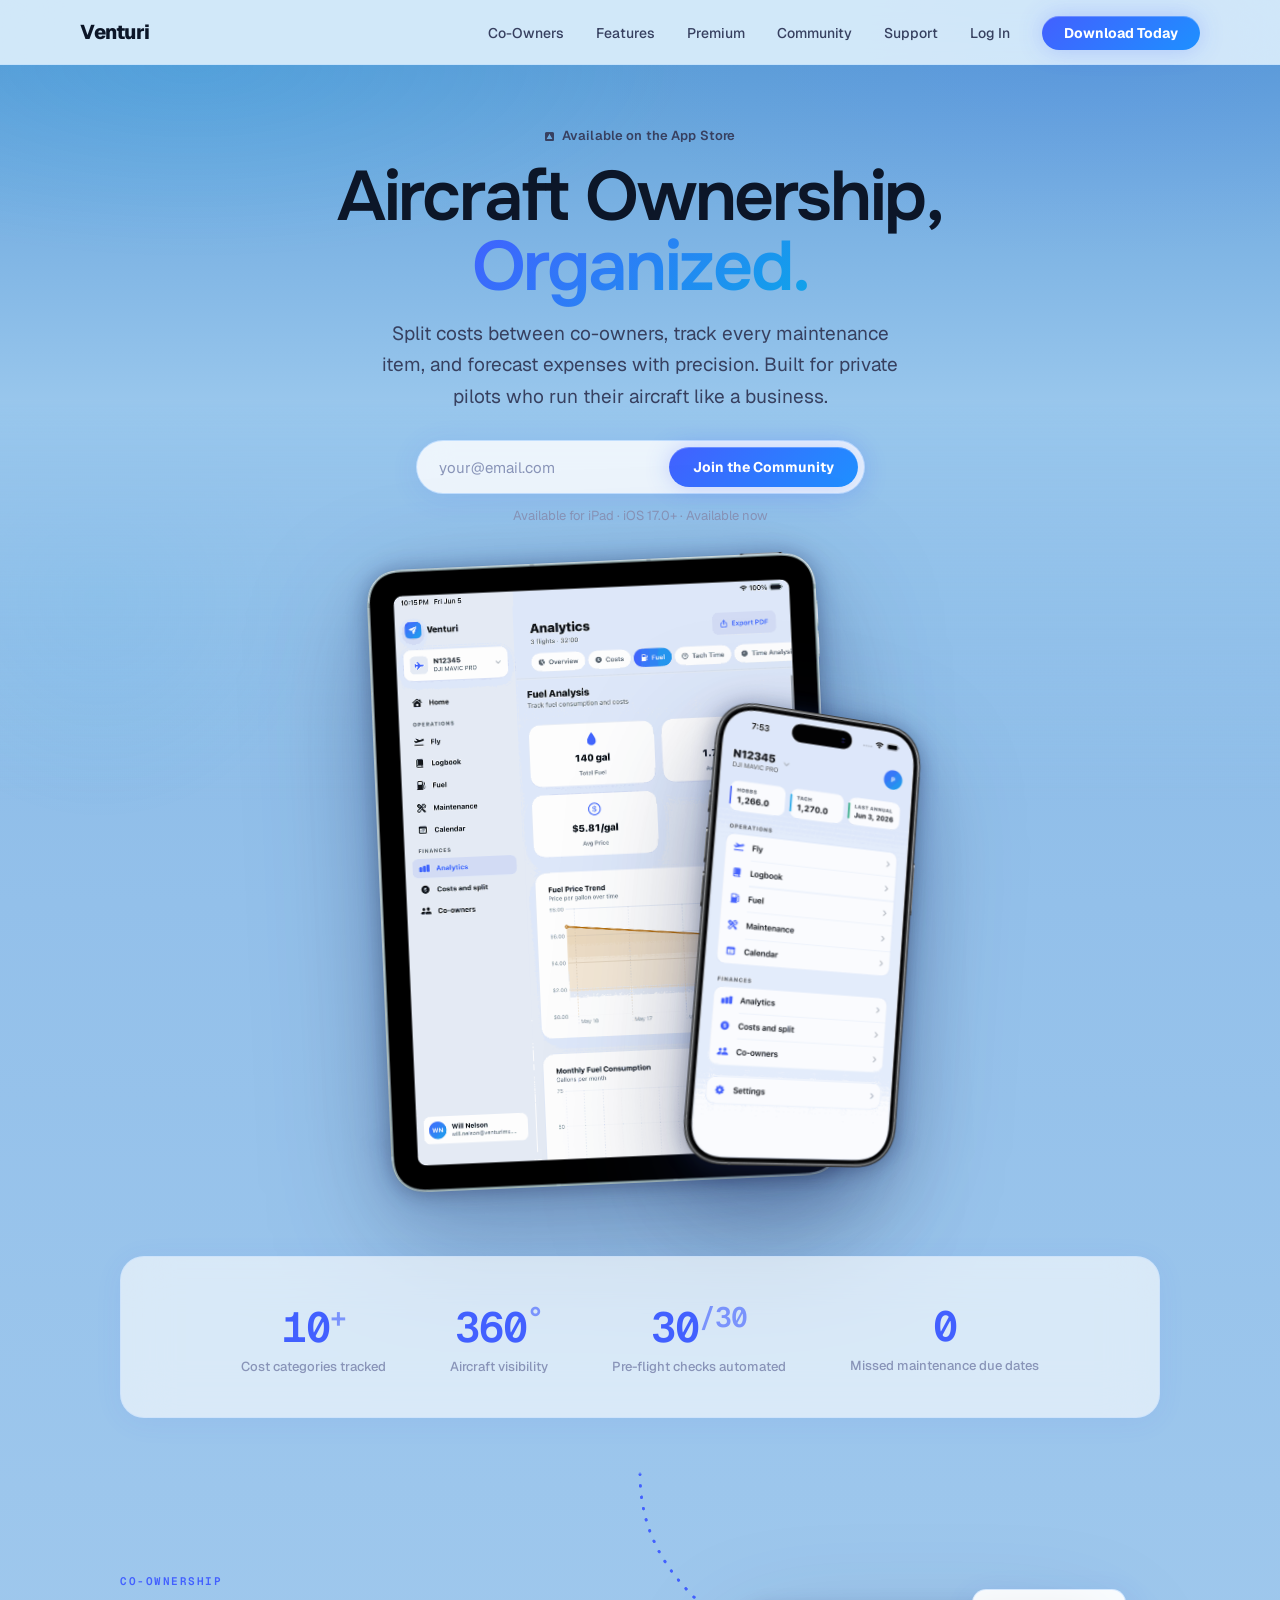
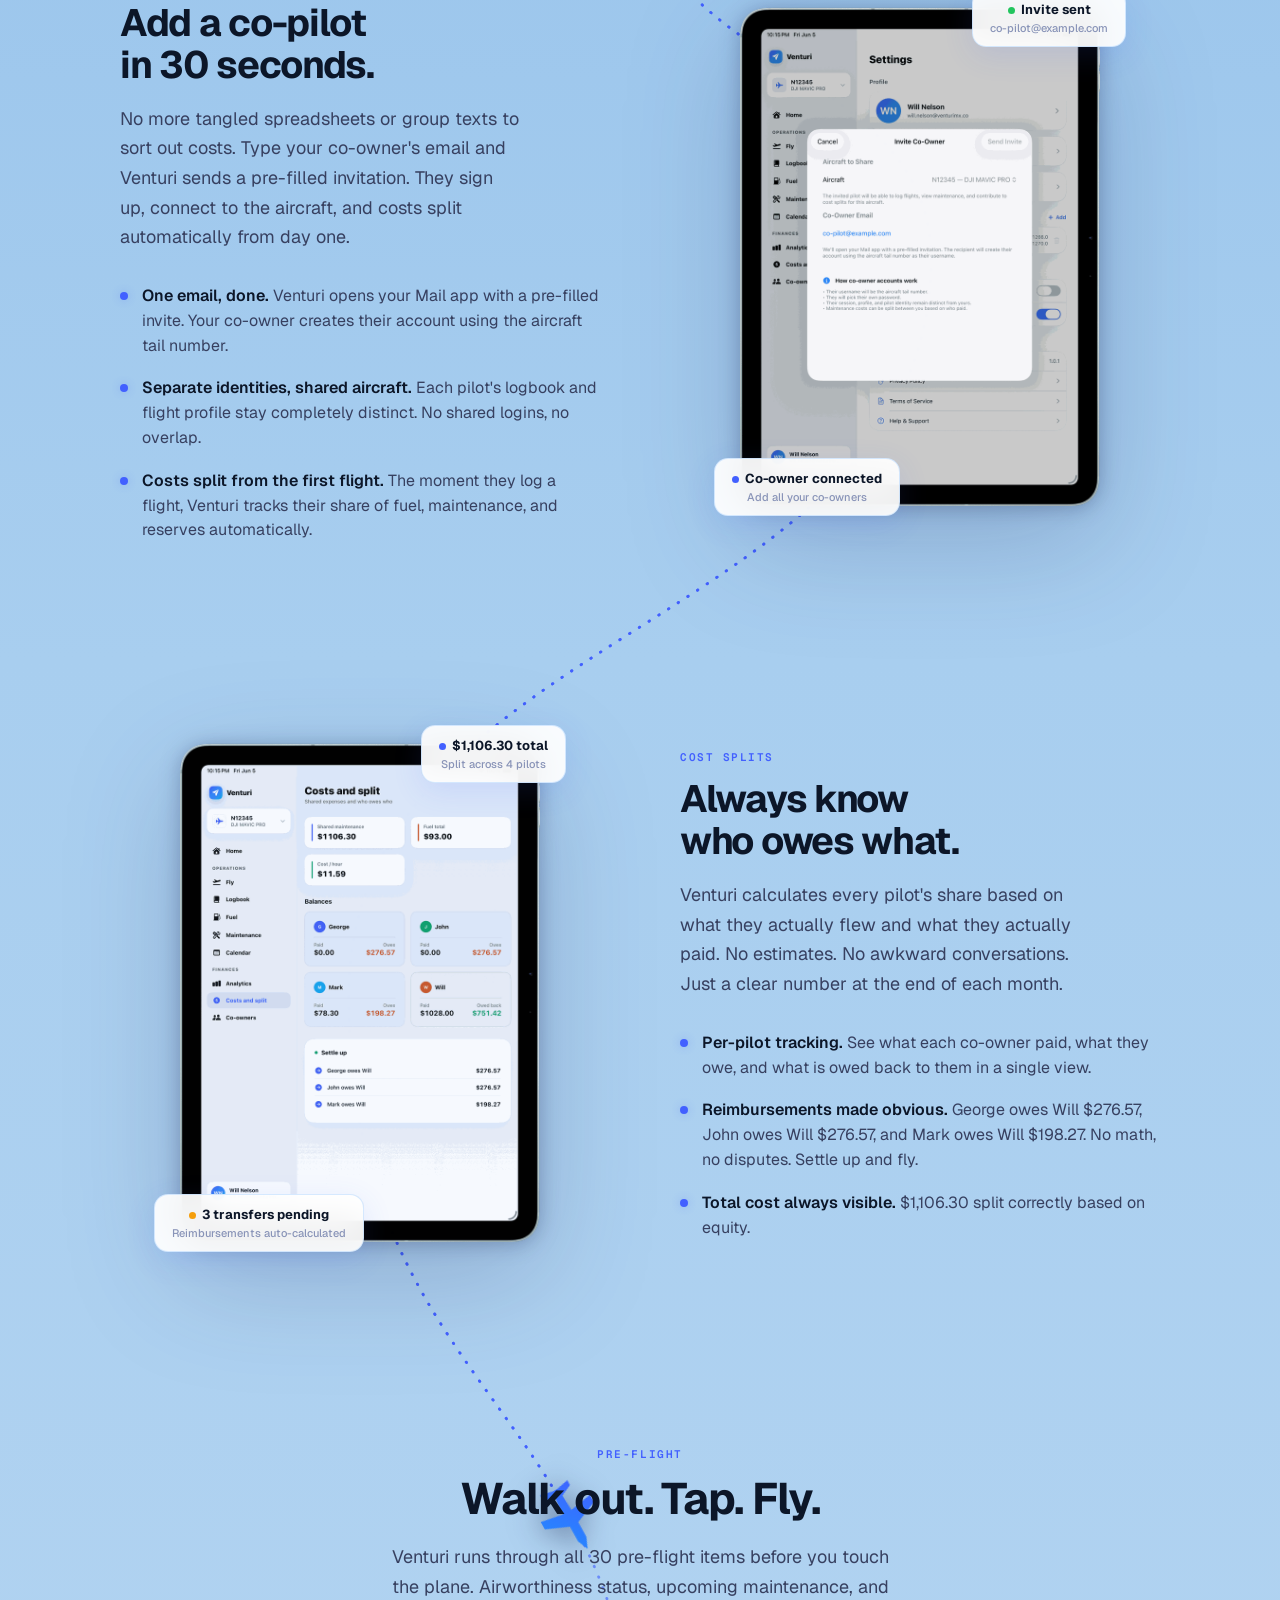
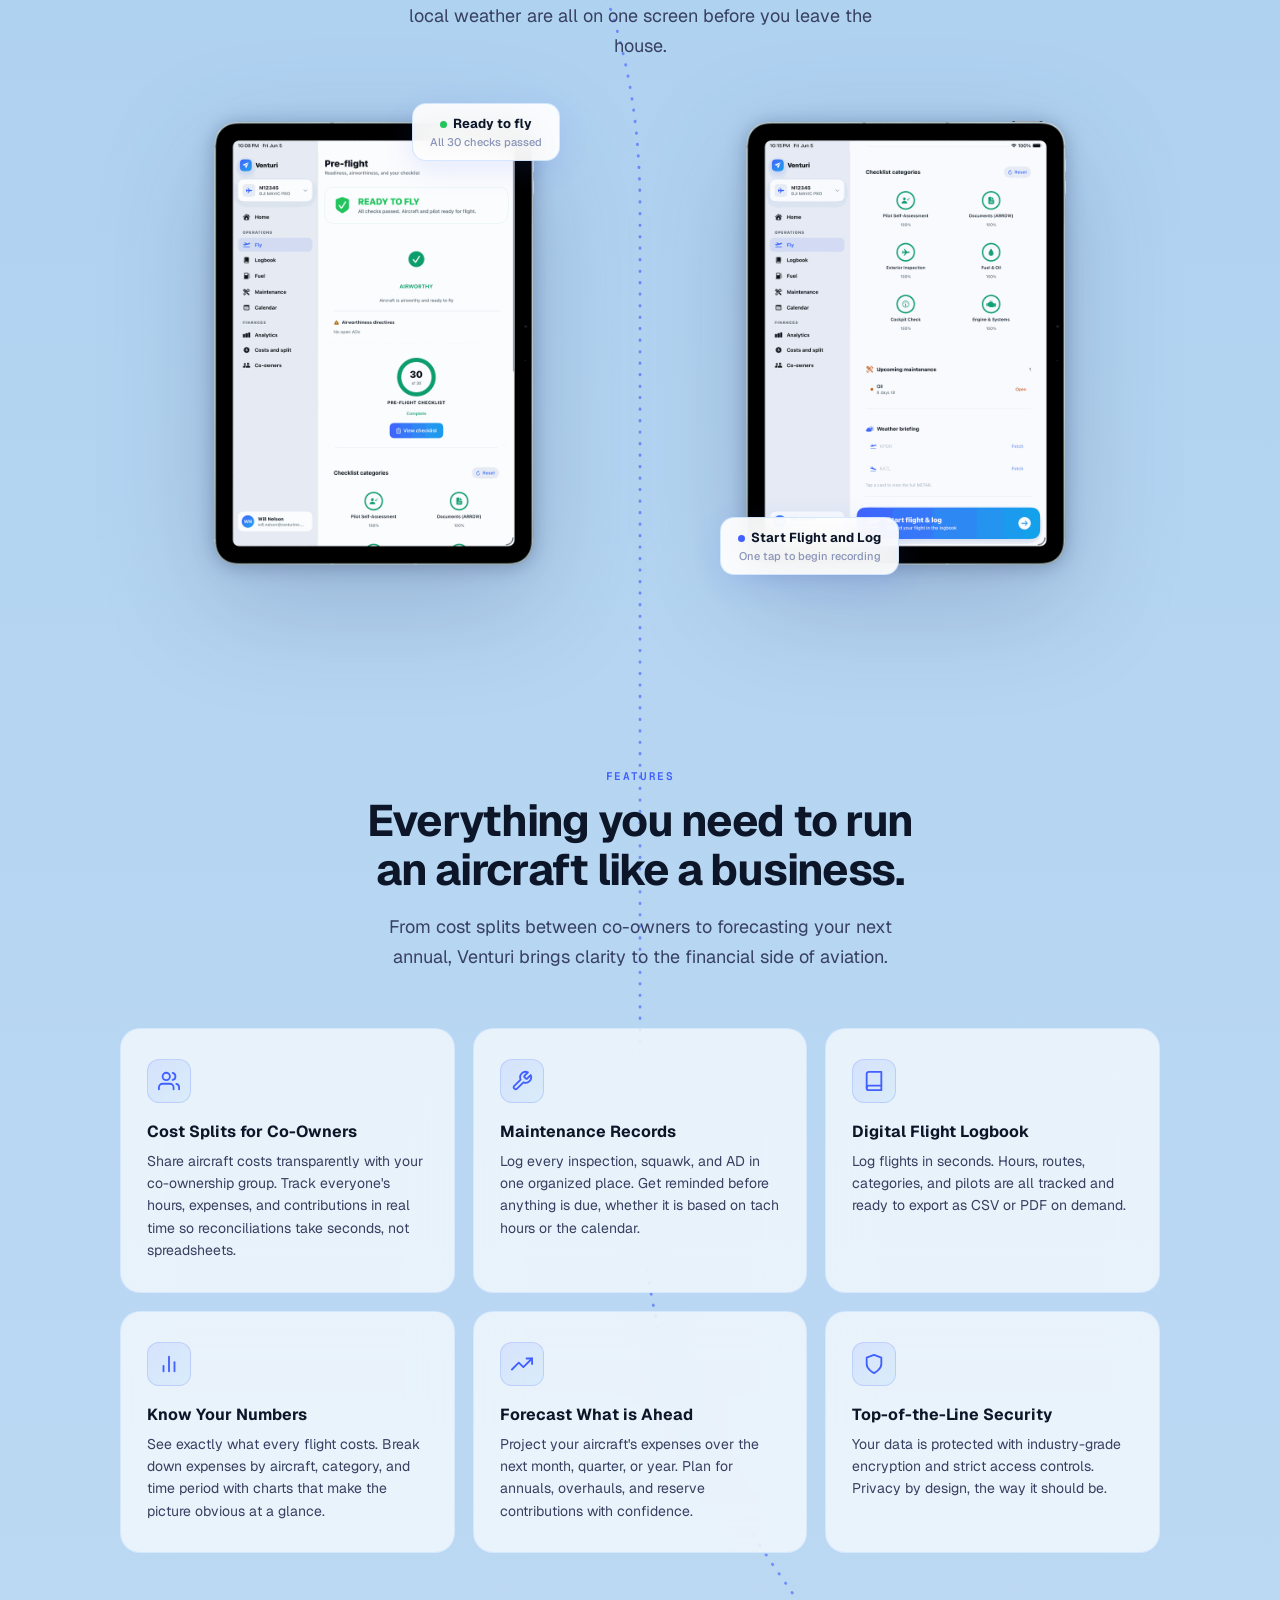
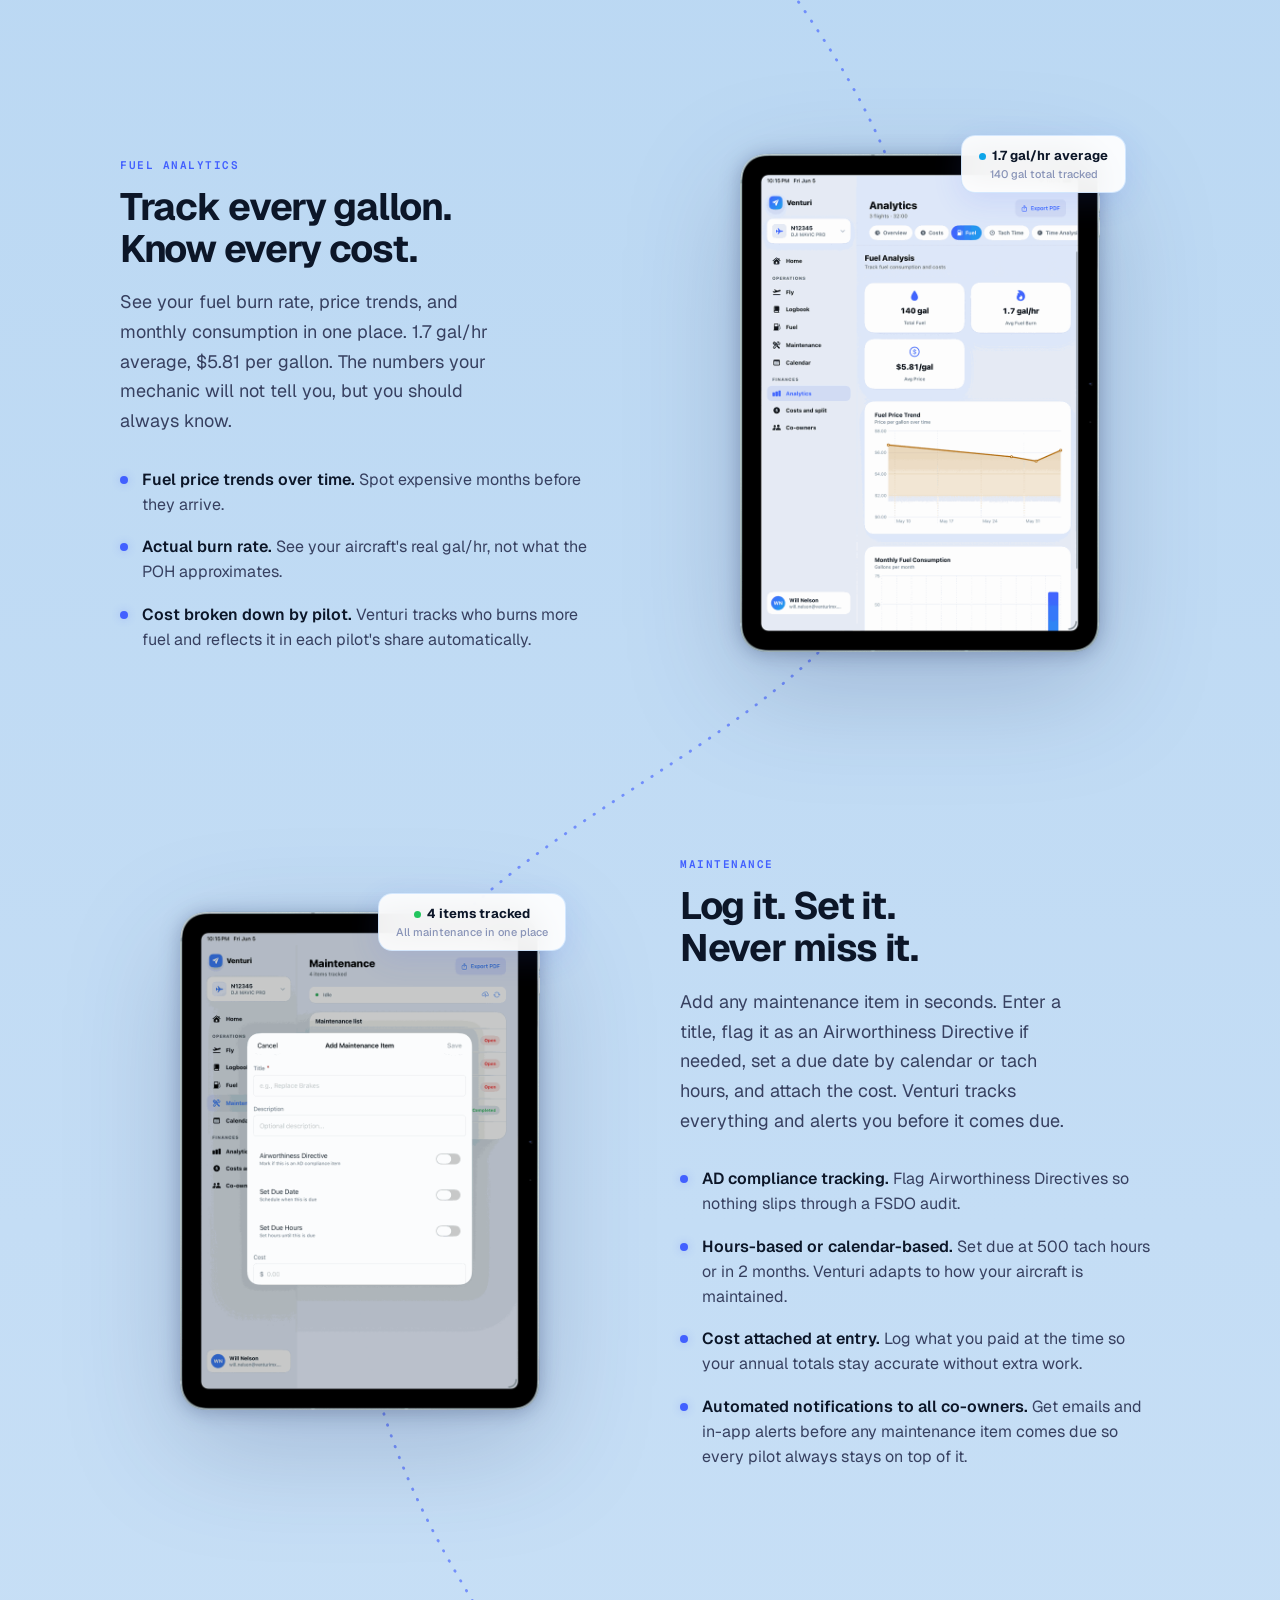
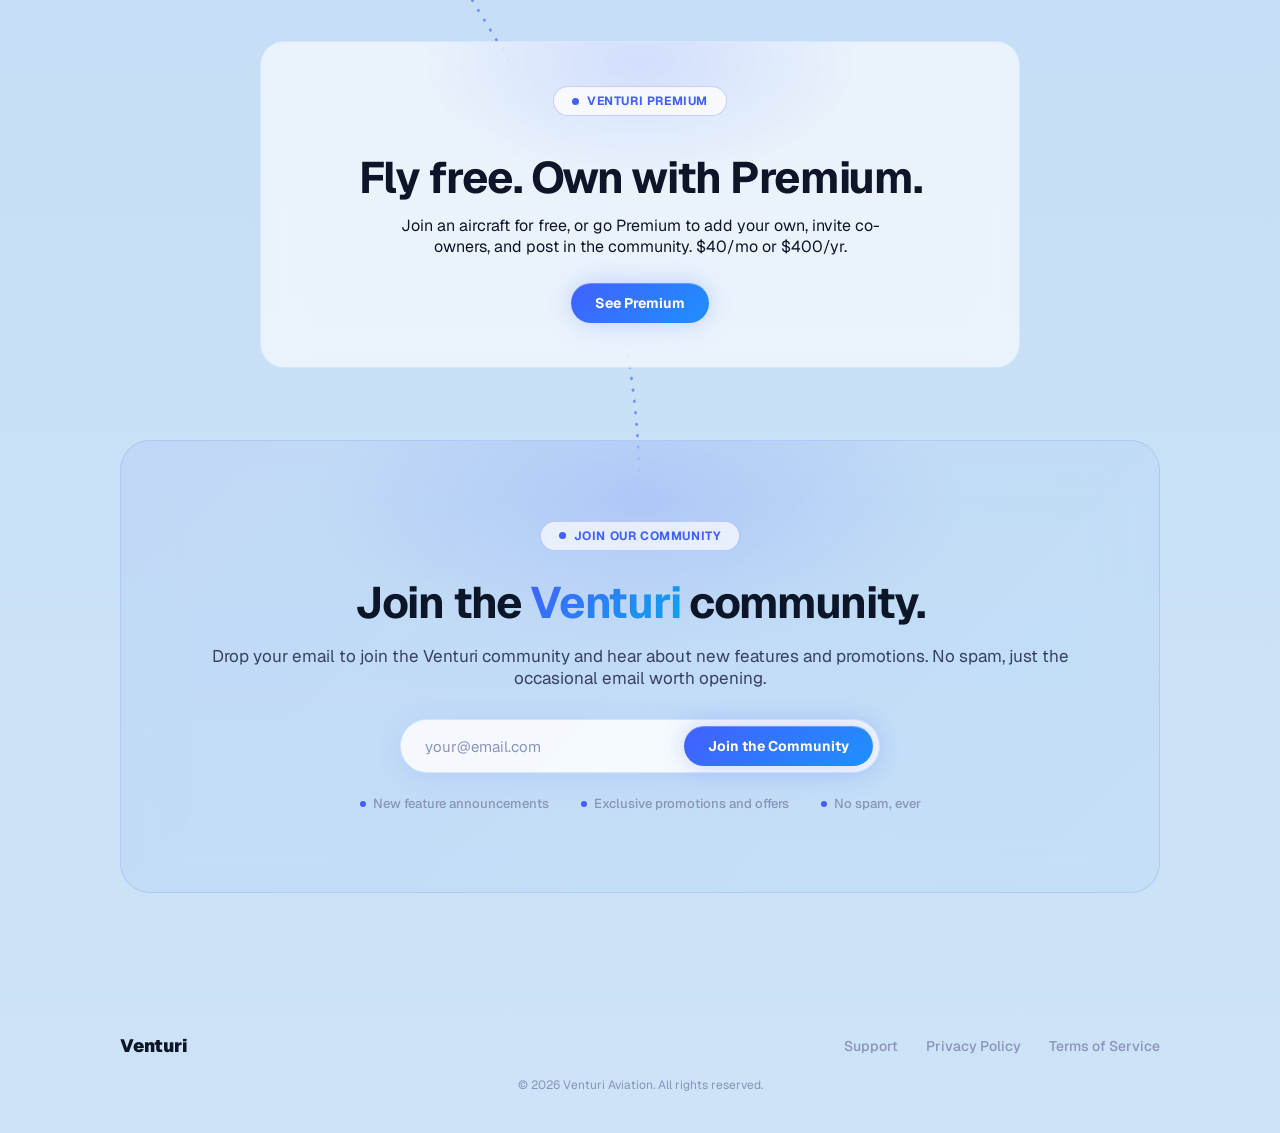
==== index.html @ 2dc8722e "Redesign hero with floating Apple-bezel devices and deeper background - Replace white screenshot fra" ====
<!DOCTYPE html>
<html lang="en">
<head>
<meta charset="UTF-8">
<meta name="viewport" content="width=device-width, initial-scale=1.0">
<meta name="description" content="Venturi - Aircraft cost management for co-owners and private pilots. Split costs, organize records, and forecast expenses with precision.">
<title>Venturi - Aircraft Ownership, Organized</title>
<link rel="icon" type="image/svg+xml" href="assets/favicon.svg">
<link rel="apple-touch-icon" href="assets/apple-touch-icon.png">
<link rel="canonical" href="https://www.venturimx.co/">
<meta property="og:type" content="website">
<meta property="og:site_name" content="Venturi">
<meta property="og:title" content="Venturi - Aircraft Ownership, Organized">
<meta property="og:description" content="Split costs between co-owners, track every maintenance item, and forecast expenses with precision. Built for private pilots.">
<meta property="og:url" content="https://www.venturimx.co/">
<meta property="og:image" content="https://www.venturimx.co/assets/screen-analytics.png">
<meta name="twitter:card" content="summary_large_image">
<meta name="twitter:title" content="Venturi - Aircraft Ownership, Organized">
<meta name="twitter:description" content="Split costs between co-owners, track every maintenance item, and forecast expenses with precision. Built for private pilots.">
<meta name="twitter:image" content="https://www.venturimx.co/assets/screen-analytics.png">
<link rel="preconnect" href="https://fonts.googleapis.com">
<link href="https://fonts.googleapis.com/css2?family=Geist:wght@300;400;500;600;700;800&family=Geist+Mono:wght@400;500;600&family=Onest:wght@400;500;600;700;800&display=swap" rel="stylesheet">
<style>
*, *::before, *::after { box-sizing: border-box; margin: 0; padding: 0; }

:root {
  --blue:   #4260FF;
  --sky:    #0EA5E9;
  --glow:   rgba(66,96,255,0.26);
  --text:   #0C1628;
  --text-2: #374060;
  --text-3: #8994B8;
  --bsoft:  rgba(170,205,255,0.45);
}

html { scroll-behavior: smooth; }

body {
  font-family: 'Geist', -apple-system, BlinkMacSystemFont, sans-serif;
  background: linear-gradient(180deg,
    #7FB4E4 0%, #93C0EA 12%, #A8CEEF 30%,
    #B7D6F2 55%, #C4DDF5 80%, #CDE3F7 100%);
  color: var(--text);
  overflow-x: hidden;
  min-height: 100vh;
}
body::before {
  content: ''; position: fixed; top: -180px; right: -180px;
  width: 640px; height: 640px;
  background: radial-gradient(circle, rgba(66,96,255,0.11) 0%, transparent 65%);
  pointer-events: none; z-index: 0;
}
body::after {
  content: ''; position: fixed; bottom: 60px; left: -140px;
  width: 480px; height: 480px;
  background: radial-gradient(circle, rgba(14,165,233,0.08) 0%, transparent 65%);
  pointer-events: none; z-index: 0;
}

.container { max-width: 1120px; margin: 0 auto; padding: 0 40px; position: relative; z-index: 1; }

/* NAV */
nav {
  position: sticky; top: 0; z-index: 100;
  padding: 0 40px;
  backdrop-filter: blur(28px); -webkit-backdrop-filter: blur(28px);
  background: rgba(232,246,255,0.78);
  border-bottom: 1px solid rgba(170,210,255,0.32);
}
.nav-inner {
  max-width: 1120px; margin: 0 auto;
  display: flex; align-items: center; justify-content: space-between;
  height: 64px;
}
.logo { font-size: 20px; font-weight: 800; color: var(--text); text-decoration: none; letter-spacing: -0.5px; }
.nav-links { display: flex; align-items: center; gap: 32px; list-style: none; }
.nav-links a { text-decoration: none; color: var(--text-2); font-size: 14px; font-weight: 500; transition: color 0.2s; }
.nav-links a:hover { color: var(--text); }
.nav-cta {
  background: linear-gradient(135deg, #4260FF 0%, #1E90FF 100%) !important; color: white !important;
  padding: 8px 22px; border-radius: 100px;
  font-weight: 700 !important; font-size: 14px !important;
  box-shadow: 0 0 24px var(--glow), inset 0 1px 0 rgba(255,255,255,0.25);
  transition: all 0.2s !important;
}
.nav-cta:hover {
  box-shadow: 0 0 42px rgba(66,96,255,0.5), inset 0 1px 0 rgba(255,255,255,0.3) !important;
  transform: translateY(-1px); color: white !important;
}

/* HERO */
.hero {
  padding: 60px 0 0; text-align: center; position: relative;
  background: linear-gradient(180deg, #5E9FD8 0%, #7BB2E3 14%, #98C6EC 30%, transparent 66%);
}
.hero::before {
  content: ''; position: absolute; top: 0; left: 0; right: 0; height: 55%;
  background:
    radial-gradient(ellipse 55% 45% at 15% 0%, rgba(14,165,233,0.14) 0%, transparent 70%),
    radial-gradient(ellipse 55% 45% at 85% 0%, rgba(66,96,255,0.10) 0%, transparent 70%);
  pointer-events: none;
}
.eyebrow {
  display: inline-flex; align-items: center; gap: 8px;
  background: rgba(255,255,255,0.72); border: 1px solid rgba(66,96,255,0.28);
  backdrop-filter: blur(12px);
  padding: 6px 18px; border-radius: 100px;
  font-size: 12px; font-weight: 700; color: var(--blue);
  letter-spacing: 0.05em; text-transform: uppercase;
  margin-bottom: 28px; position: relative; z-index: 1;
}
.eyebrow-dot {
  width: 7px; height: 7px; background: var(--blue); border-radius: 50%;
  animation: blink 2.2s infinite;
}
@keyframes blink {
  0%, 100% { opacity: 1; box-shadow: 0 0 0 0 rgba(66,96,255,0.55); }
  50%       { opacity: 0.75; box-shadow: 0 0 0 5px rgba(66,96,255,0); }
}
.app-store-line {
  display: inline-flex; align-items: center; gap: 8px;
  font-size: 13px; font-weight: 600; color: var(--text-2);
  letter-spacing: 0.01em;
  margin-bottom: 18px; position: relative; z-index: 1;
  background: linear-gradient(110deg,
    var(--text-2) 40%, #B9CBFF 48%, #FFFFFF 50%, #B9CBFF 52%, var(--text-2) 60%);
  background-size: 250% 100%;
  -webkit-background-clip: text; background-clip: text; -webkit-text-fill-color: transparent;
  animation: shimmer 4.5s ease-in-out infinite;
}
.apple-mark { font-size: 15px; line-height: 1; -webkit-text-fill-color: var(--text-2); }
@keyframes shimmer {
  0%   { background-position: 200% 0; }
  55%  { background-position: -50% 0; }
  100% { background-position: -50% 0; }
}
@media (prefers-reduced-motion: reduce) {
  .app-store-line { animation: none; }
}
.hero h1 {
  font-family: 'Onest', -apple-system, sans-serif;
  font-size: 70px; font-weight: 600; letter-spacing: -2.2px; line-height: 1.0;
  color: var(--text); margin-bottom: 16px; position: relative; z-index: 1;
}
.hero h1 em {
  font-style: normal;
  background: linear-gradient(135deg, #4260FF 0%, #0EA5E9 100%);
  -webkit-background-clip: text; -webkit-text-fill-color: transparent;
}
.hero-sub {
  font-size: 19px; color: var(--text-2); line-height: 1.65;
  max-width: 540px; margin: 0 auto 28px; position: relative; z-index: 1;
}
.hero-form {
  display: inline-flex; align-items: center;
  background: rgba(255,255,255,0.82); border: 1px solid rgba(170,210,255,0.65);
  backdrop-filter: blur(16px);
  border-radius: 100px; padding: 6px 6px 6px 22px;
  box-shadow: 0 4px 28px rgba(66,96,255,0.11);
  position: relative; z-index: 1;
}
.hero-form input {
  border: none; background: transparent; font-size: 15px;
  color: var(--text); outline: none; width: 230px; font-family: inherit;
}
.hero-form input::placeholder { color: var(--text-3); }
.btn-blue {
  display: inline-flex; align-items: center; gap: 8px;
  background: linear-gradient(135deg, #4260FF 0%, #1E90FF 100%);
  color: white; padding: 11px 24px; border-radius: 100px;
  font-size: 14px; font-weight: 700; text-decoration: none;
  border: none; cursor: pointer; font-family: inherit;
  box-shadow: 0 0 24px var(--glow), inset 0 1px 0 rgba(255,255,255,0.25);
  transition: all 0.2s;
}
.btn-blue:hover {
  box-shadow: 0 0 42px rgba(66,96,255,0.5), inset 0 1px 0 rgba(255,255,255,0.3);
  transform: translateY(-1px);
}
.hero-note { font-size: 13px; color: var(--text-3); margin-top: 13px; position: relative; z-index: 1; }

.ipad-frame {
  background: rgba(255,255,255,0.80);
  backdrop-filter: blur(20px); -webkit-backdrop-filter: blur(20px);
  border: 1px solid rgba(190,220,255,0.70);
  border-radius: 26px; padding: 13px;
  box-shadow: 0 28px 72px rgba(66,96,255,0.14), 0 6px 20px rgba(0,0,0,0.07);
}
.ipad-frame img { display: block; border-radius: 14px; width: 318px; height: auto; }

/* HERO STAGE: floating devices + drifting fact chips.
   --p is scroll progress (0..1) set by JS; devices drift apart and chips
   fade as the hero disconnects from the stats bar below. */
.hero-stage {
  --p: 0;
  margin-top: 36px; position: relative; z-index: 1;
  height: 620px; pointer-events: none;
}
.dev { position: absolute; will-change: transform; }
.dev-ipad {
  left: 50%; top: 0; z-index: 2;
  transform: translateX(-58%)
    translate(calc(var(--p) * -90px), calc(var(--p) * -70px))
    rotate(calc(var(--p) * -3.5deg))
    scale(calc(1 - var(--p) * 0.05));
  opacity: calc(1 - max(var(--p) - 0.25, 0) * 1.05);
}
.dev-iphone {
  left: 50%; top: 150px; z-index: 3;
  transform: translateX(26%)
    translate(calc(var(--p) * 110px), calc(var(--p) * -46px))
    rotate(calc(var(--p) * 5deg))
    scale(calc(1 - var(--p) * 0.05));
  opacity: calc(1 - max(var(--p) - 0.25, 0) * 1.05);
}
.dev-float { animation: dev-bob 7.5s ease-in-out infinite; }
.dev-iphone .dev-float { animation: dev-bob-b 6.2s ease-in-out -2.4s infinite; }
@keyframes dev-bob   { 0%, 100% { transform: translateY(0); } 50% { transform: translateY(-13px); } }
@keyframes dev-bob-b { 0%, 100% { transform: translateY(0); } 50% { transform: translateY(-9px); } }
.dev-img {
  display: block; height: auto;
  filter: drop-shadow(0 2px 10px rgba(23,37,84,0.38))
          drop-shadow(0 42px 60px rgba(23,37,84,0.28))
          drop-shadow(0 10px 22px rgba(23,37,84,0.14));
}
.dev-ipad .dev-img {
  width: 450px;
  transform: rotate(-2.5deg);
}
.dev-iphone .dev-img {
  width: 220px;
  transform: perspective(900px) rotateY(16deg) rotateX(2deg) rotate(5deg);
}
.stage-shadow {
  position: absolute; left: 50%; bottom: -6px; z-index: 0;
  width: 620px; height: 84px; transform: translateX(-50%);
  background: radial-gradient(ellipse at center, rgba(23,37,84,0.16), transparent 65%);
  filter: blur(6px);
  animation: shadow-breathe 7.5s ease-in-out infinite;
  opacity: calc(1 - var(--p) * 1.4);
}
@keyframes shadow-breathe {
  0%, 100% { transform: translateX(-50%) scaleX(1); opacity: 1; }
  50%      { transform: translateX(-50%) scaleX(0.94); opacity: 0.78; }
}
.chip-layer {
  position: absolute; inset: 0; overflow: hidden;
  -webkit-mask-image: linear-gradient(90deg, transparent, #000 12%, #000 88%, transparent);
  mask-image: linear-gradient(90deg, transparent, #000 12%, #000 88%, transparent);
  opacity: calc(1 - var(--p) * 1.6);
}
.chip-layer.back  { z-index: 1; }
.chip-layer.front { z-index: 1; }
.fact-chip {
  position: absolute; left: 100%;
  display: inline-flex; align-items: center; gap: 9px;
  background: rgba(255,255,255,0.78); border: 1px solid rgba(190,220,255,0.75);
  backdrop-filter: blur(10px); -webkit-backdrop-filter: blur(10px);
  padding: 9px 17px; border-radius: 100px;
  font-family: 'Geist Mono', monospace;
  font-size: 12px; font-weight: 500; color: var(--text-2);
  box-shadow: 0 6px 22px rgba(66,96,255,0.10);
  white-space: nowrap;
  animation: chip-drift linear infinite;
}
.chip-layer.back .fact-chip { opacity: 0.8; font-size: 12.5px; }
@keyframes chip-drift {
  from { transform: translateX(0); }
  to   { transform: translateX(-1500px); }
}
.chip-dot { width: 7px; height: 7px; border-radius: 50%; flex: none; }
.chip-dot.g { background: #10B981; }
.chip-dot.b { background: var(--blue); }
.chip-dot.a { background: #F59E0B; }
@media (prefers-reduced-motion: reduce) {
  .dev-float, .stage-shadow { animation: none; }
  .fact-chip { animation: none; }
  .chip-layer { display: none; }
}

/* STATS */
.stats { padding: 76px 0 56px; }
.stats-glass {
  background: rgba(255,255,255,0.62);
  backdrop-filter: blur(24px); -webkit-backdrop-filter: blur(24px);
  border: 1px solid rgba(190,220,255,0.42);
  border-radius: 24px; padding: 42px 60px;
  display: flex; justify-content: center; gap: 64px;
  box-shadow: 0 4px 28px rgba(66,96,255,0.07);
}
.stat { text-align: center; }
.stat-n { font-family: 'Geist Mono', monospace; font-size: 42px; font-weight: 600; letter-spacing: -1px; color: var(--blue); }
.stat-n sup { font-size: 28px; opacity: 0.62; }
.stat-l { font-size: 13px; color: var(--text-3); margin-top: 4px; font-weight: 500; }

/* SECTIONS */
section { padding: 100px 0; position: relative; z-index: 1; }
.lbl {
  font-family: 'Geist Mono', monospace;
  font-size: 11px; font-weight: 600; letter-spacing: 0.14em;
  text-transform: uppercase; color: var(--blue); margin-bottom: 14px;
}
.lbl.c { text-align: center; }
h2 { font-size: 44px; font-weight: 700; letter-spacing: -1.3px; line-height: 1.1; color: var(--text); margin-bottom: 18px; }
.sub { font-size: 18px; color: var(--text-2); line-height: 1.65; max-width: 520px; }
.sub.c { text-align: center; margin: 0 auto 56px; }

/* Two-column */
.tc { display: grid; grid-template-columns: 1fr 1fr; gap: 80px; align-items: center; }
.tc.flip .vis { order: -1; }
.tc .col h2 { font-size: 38px; }
.tc .col .sub { max-width: 400px; margin-bottom: 32px; }

/* Bullets */
.blist { display: flex; flex-direction: column; gap: 18px; }
.bi { display: flex; gap: 14px; align-items: flex-start; }
.bd { width: 8px; height: 8px; border-radius: 50%; background: var(--blue); margin-top: 8px; flex-shrink: 0; box-shadow: 0 0 8px var(--glow); }
.bi p { font-size: 16px; color: var(--text-2); line-height: 1.55; }
.bi strong { color: var(--text); font-weight: 600; }

/* Screenshot panels */
.vis { position: relative; text-align: center; }
.vis .ipad-frame { width: 100%; }
.vis .ipad-frame img { width: 100%; }

/* Framed device in a feature section: real Apple bezel + gentle float */
.dev-frame { position: relative; display: inline-block; margin: 0 auto; }
.sect-float { animation: dev-bob 8s ease-in-out infinite; will-change: transform; }
.sect-dev {
  display: block; width: 360px; max-width: 74vw; height: auto;
  filter: drop-shadow(0 2px 10px rgba(23,37,84,0.30))
          drop-shadow(0 34px 56px rgba(23,37,84,0.20));
}
.two-up .sect-dev { width: 320px; }
@media (prefers-reduced-motion: reduce) { .sect-float { animation: none; } }

/* Floating info badges */
.fbadge {
  position: absolute;
  background: rgba(255,255,255,0.93);
  backdrop-filter: blur(16px); -webkit-backdrop-filter: blur(16px);
  border: 1px solid rgba(180,215,255,0.55);
  border-radius: 14px; padding: 11px 17px;
  box-shadow: 0 8px 30px rgba(66,96,255,0.12);
  font-size: 13px; font-weight: 700; color: var(--text);
  white-space: nowrap; z-index: 10;
}
.fbadge .fs { font-size: 11px; font-weight: 500; color: var(--text-3); margin-top: 3px; }
.fbadge .fdot { display: inline-block; width: 7px; height: 7px; border-radius: 50%; margin-right: 6px; vertical-align: middle; }
.fbadge.tr { top: -18px; right: -26px; }
.fbadge.bl { bottom: -10px; left: -26px; }

/* Two-up */
.two-up { display: grid; grid-template-columns: 1fr 1fr; gap: 24px; margin-top: 60px; }

/* Features grid */
.feat-grid { display: grid; grid-template-columns: repeat(3, 1fr); gap: 18px; margin-top: 56px; }
.fcard {
  background: rgba(255,255,255,0.68);
  backdrop-filter: blur(20px); -webkit-backdrop-filter: blur(20px);
  border: 1px solid rgba(190,220,255,0.48);
  border-radius: 20px; padding: 30px 26px; transition: all 0.25s;
}
.fcard:hover { background: rgba(255,255,255,0.88); box-shadow: 0 8px 36px rgba(66,96,255,0.10); transform: translateY(-2px); }
.ficon {
  width: 44px; height: 44px;
  background: linear-gradient(135deg, rgba(66,96,255,0.11), rgba(14,165,233,0.07));
  border: 1px solid rgba(66,96,255,0.18); border-radius: 12px;
  display: flex; align-items: center; justify-content: center;
  color: var(--blue); margin-bottom: 18px;
}
.fcard h3 { font-size: 16px; font-weight: 700; color: var(--text); margin-bottom: 8px; }
.fcard p { font-size: 14px; color: var(--text-2); line-height: 1.6; }

/* Signup */
.signup-wrap { padding: 0 0 100px; }
.signup-box {
  background: linear-gradient(135deg, rgba(66,96,255,0.06), rgba(14,165,233,0.04));
  border: 1px solid rgba(66,96,255,0.15); border-radius: 30px;
  padding: 80px 60px; text-align: center;
  position: relative; overflow: hidden;
  backdrop-filter: blur(24px); -webkit-backdrop-filter: blur(24px);
}
.signup-box::before {
  content: ''; position: absolute; top: -100px; left: 50%; transform: translateX(-50%);
  width: 700px; height: 320px;
  background: radial-gradient(ellipse, rgba(66,96,255,0.15) 0%, transparent 65%);
}
.signup-box h2 { font-size: 44px; position: relative; z-index: 1; }
.signup-box h2 em {
  font-style: normal;
  background: linear-gradient(135deg, #4260FF 0%, #0EA5E9 100%);
  -webkit-background-clip: text; -webkit-text-fill-color: transparent;
}
.signup-box > p { color: var(--text-2); font-size: 17px; margin-top: 12px; position: relative; z-index: 1; }
.signup-form {
  display: inline-flex; align-items: center;
  background: rgba(255,255,255,0.84); border: 1px solid rgba(190,220,255,0.65);
  border-radius: 100px; padding: 6px 6px 6px 24px;
  max-width: 480px; width: 100%; margin: 30px auto 0;
  box-shadow: 0 4px 28px rgba(66,96,255,0.11);
  position: relative; z-index: 1;
}
.signup-form input { flex: 1; border: none; background: transparent; font-size: 15px; color: var(--text); outline: none; font-family: inherit; }
.signup-form input::placeholder { color: var(--text-3); }
.perks { display: flex; justify-content: center; gap: 32px; margin-top: 22px; position: relative; z-index: 1; }
.perk { display: flex; align-items: center; gap: 7px; font-size: 13px; color: var(--text-3); font-weight: 500; }
.perk-dot { width: 6px; height: 6px; background: var(--blue); border-radius: 50%; }
#signupMessage { margin-top: 12px; font-size: 14px; color: var(--blue); position: relative; z-index: 1; }

/* Flight path scroll animation */
#flightLine, #flightPlane {
  position: absolute; left: 0; pointer-events: none; overflow: visible;
}
#flightLine { z-index: 0; }
#flightPlane { z-index: 0; }
#flightPlane .plane-body {
  fill: url(#planeGrad);
  filter: drop-shadow(0 2px 5px rgba(10,20,60,0.5));
}
@media (max-width: 880px) {
  #flightLine, #flightPlane { display: none; }
}
@media (prefers-reduced-motion: reduce) {
  #flightLine, #flightPlane { display: none; }
}

/* Responsive */
@media (max-width: 880px) {
  .container { padding: 0 24px; }
  nav { padding: 0 20px; }
  .nav-links { gap: 16px; }
  .nav-links li:nth-child(-n+4) { display: none; }
  .hero { padding-top: 64px; }
  .hero h1 { font-size: 44px; letter-spacing: -1.8px; }
  .hero-sub { font-size: 17px; }
  .hero-stage { margin-top: 32px; height: 500px; }
  .dev-ipad .dev-img { width: 340px; }
  .dev-iphone { top: 120px; }
  .dev-iphone .dev-img { width: 168px; }
  .stage-shadow { width: 480px; }
  .stats { padding: 40px 0; }
  .stats-glass { flex-wrap: wrap; gap: 28px 44px; padding: 32px 28px; }
  .stat-n { font-size: 36px; }
  section { padding: 64px 0; }
  h2 { font-size: 32px; letter-spacing: -1px; }
  .tc { grid-template-columns: 1fr; gap: 44px; }
  .tc.flip .vis { order: 0; }
  .tc .col h2 { font-size: 30px; }
  .two-up { grid-template-columns: 1fr; gap: 44px; margin-top: 44px; }
  .feat-grid { grid-template-columns: 1fr 1fr; margin-top: 40px; }
  .fbadge.tr { top: -14px; right: 6px; }
  .fbadge.bl { bottom: -10px; left: 6px; }
  .signup-box { padding: 52px 28px; }
  .signup-box h2 { font-size: 32px; }
  .perks { flex-wrap: wrap; gap: 10px 22px; }
  .foot { flex-direction: column; gap: 16px; }
}
@media (max-width: 560px) {
  .hero h1 { font-size: 34px; letter-spacing: -1.2px; }
  .hero-form { display: flex; width: 100%; }
  .hero-form input { width: auto; flex: 1; min-width: 0; }
  .ipad-frame img { width: 100%; }
  .hero-stage { height: 420px; }
  .dev-ipad { transform: translateX(-54%); }
  .dev-ipad .dev-img { width: 66vw; }
  .dev-iphone { top: 90px; transform: translateX(14%); }
  .dev-iphone .dev-img { width: 33vw; }
  .chip-layer.back { display: none; }
  .fact-chip { font-size: 12px; padding: 8px 14px; }
  .stage-shadow { width: 78vw; }
  .feat-grid { grid-template-columns: 1fr; }
  .signup-form { padding-left: 16px; }
  .signup-form .btn-blue { padding: 11px 16px; }
}

/* Footer */
footer { border-top: 1px solid rgba(190,220,255,0.35); padding: 40px 0; }
.foot { display: flex; justify-content: space-between; align-items: center; }
.foot-brand { font-weight: 900; font-size: 18px; color: var(--text); }
.foot-links { display: flex; gap: 28px; }
.foot-links a { text-decoration: none; color: var(--text-3); font-size: 14px; font-weight: 500; transition: color 0.2s; }
.foot-links a:hover { color: var(--text-2); }
.foot-copy { margin-top: 20px; font-size: 12px; color: var(--text-3); text-align: center; }
</style>
</head>
<body>

<nav>
  <div class="nav-inner">
    <a href="index.html" class="logo">Venturi</a>
    <ul class="nav-links">
      <li><a href="#coowners">Co-Owners</a></li>
      <li><a href="#features">Features</a></li>
      <li><a href="premium.html">Premium</a></li>
      <li><a href="forum.html">Community</a></li>
      <li><a href="support.html">Support</a></li>
      <li><a href="login.html" id="navAuthLink">Log In</a></li>
      <li><a href="https://apps.apple.com/us/app/venturi-mx/id6775712250" class="nav-cta" target="_blank" rel="noopener">Download Today</a></li>
    </ul>
  </div>
</nav>

<!-- HERO -->
<section class="hero">
  <div class="container">
    <div class="app-store-line"><span class="apple-mark">&#63743;</span>Available on the App Store</div>
    <h1>Aircraft Ownership,<br><em>Organized.</em></h1>
    <p class="hero-sub">Split costs between co-owners, track every maintenance item, and forecast expenses with precision. Built for private pilots who run their aircraft like a business.</p>
    <form class="hero-form" id="heroSignupForm">
      <input type="email" id="heroEmail" placeholder="your@email.com" autocomplete="email" aria-label="Email address" required>
      <button type="submit" class="btn-blue">Join the Community</button>
    </form>
    <p class="hero-note">Available for iPad &middot; iOS 17.0+ &middot; Available now</p>
    <div class="hero-stage" id="heroStage">
      <div class="chip-layer back" aria-hidden="true">
        <span class="fact-chip" style="top:2%;  animation-duration:66s; animation-delay:-12s;"><span class="chip-dot a"></span>Annual inspection due Jun 3</span>
        <span class="fact-chip" style="top:9%;  animation-duration:72s; animation-delay:-40s;"><span class="chip-dot b"></span>Oil change in 12.4 hrs</span>
        <span class="fact-chip" style="top:16%; animation-duration:68s; animation-delay:-57s;"><span class="chip-dot g"></span>48.2 gal fuel logged</span>
      </div>
      <div class="dev dev-ipad">
        <div class="dev-float">
          <img class="dev-img" src="assets/device-ipad-analytics.png" width="880" height="1220" alt="Venturi analytics overview on iPad Air">
        </div>
      </div>
      <div class="dev dev-iphone">
        <div class="dev-float">
          <img class="dev-img" src="assets/device-iphone-home.png" width="460" height="950" alt="Venturi home dashboard on iPhone 17">
        </div>
      </div>
      <div class="chip-layer front" aria-hidden="true">
        <span class="fact-chip" style="top:5%;  animation-duration:50s; animation-delay:-9s;"><span class="chip-dot g"></span>Ready to fly &middot; 30/30 checks</span>
        <span class="fact-chip" style="top:12%; animation-duration:54s; animation-delay:-33s;"><span class="chip-dot b"></span>Pilot 2 owes $134.60</span>
      </div>
      <div class="stage-shadow" aria-hidden="true"></div>
    </div>
  </div>
</section>

<!-- STATS -->
<div class="stats">
  <div class="container">
    <div class="stats-glass">
      <div class="stat"><div class="stat-n">10<sup>+</sup></div><div class="stat-l">Cost categories tracked</div></div>
      <div class="stat"><div class="stat-n">360<sup>°</sup></div><div class="stat-l">Aircraft visibility</div></div>
      <div class="stat"><div class="stat-n">30<sup>/30</sup></div><div class="stat-l">Pre-flight checks automated</div></div>
      <div class="stat"><div class="stat-n">0</div><div class="stat-l">Missed maintenance due dates</div></div>
    </div>
  </div>
</div>

<!-- CO-OWNER INVITE -->
<section id="coowners">
  <div class="container">
    <div class="tc">
      <div class="col">
        <div class="lbl">Co-Ownership</div>
        <h2>Add a co-pilot<br>in 30 seconds.</h2>
        <p class="sub">No more tangled spreadsheets or group texts to sort out costs. Type your co-owner's email and Venturi sends a pre-filled invitation. They sign up, connect to the aircraft, and costs split automatically from day one.</p>
        <div class="blist">
          <div class="bi"><span class="bd"></span><p><strong>One email, done.</strong> Venturi opens your Mail app with a pre-filled invite. Your co-owner creates their account using the aircraft tail number.</p></div>
          <div class="bi"><span class="bd"></span><p><strong>Separate identities, shared aircraft.</strong> Each pilot's logbook and flight profile stay completely distinct. No shared logins, no overlap.</p></div>
          <div class="bi"><span class="bd"></span><p><strong>Costs split from the first flight.</strong> The moment they log a flight, Venturi tracks their share of fuel, maintenance, and reserves automatically.</p></div>
        </div>
      </div>
      <div class="vis">
        <div class="dev-frame sect-float">
          <img class="sect-dev" src="assets/device-invite.png" width="760" height="1054" loading="lazy" alt="Invite co-owner screen on iPad">
          <div class="fbadge tr"><span class="fdot" style="background:#22C55E;"></span>Invite sent<div class="fs">co-pilot@example.com</div></div>
          <div class="fbadge bl"><span class="fdot" style="background:#4260FF;"></span>Co-owner connected<div class="fs">Add all your co-owners</div></div>
        </div>
      </div>
    </div>
  </div>
</section>

<!-- SETTLE UP -->
<section id="settleup">
  <div class="container">
    <div class="tc flip">
      <div class="col">
        <div class="lbl">Cost Splits</div>
        <h2>Always know<br>who owes what.</h2>
        <p class="sub">Venturi calculates every pilot's share based on what they actually flew and what they actually paid. No estimates. No awkward conversations. Just a clear number at the end of each month.</p>
        <div class="blist">
          <div class="bi"><span class="bd"></span><p><strong>Per-pilot tracking.</strong> See what each co-owner paid, what they owe, and what is owed back to them in a single view.</p></div>
          <div class="bi"><span class="bd"></span><p><strong>Reimbursements made obvious.</strong> George owes Will $276.57, John owes Will $276.57, and Mark owes Will $198.27. No math, no disputes. Settle up and fly.</p></div>
          <div class="bi"><span class="bd"></span><p><strong>Total cost always visible.</strong> $1,106.30 split correctly based on equity.</p></div>
        </div>
      </div>
      <div class="vis">
        <div class="dev-frame sect-float" style="animation-delay:-2s;">
          <img class="sect-dev" src="assets/device-ownership.png" width="760" height="1054" loading="lazy" alt="Ownership costs and reimbursements on iPad">
          <div class="fbadge tr"><span class="fdot" style="background:#4260FF;"></span>$1,106.30 total<div class="fs">Split across 4 pilots</div></div>
          <div class="fbadge bl"><span class="fdot" style="background:#F59E0B;"></span>3 transfers pending<div class="fs">Reimbursements auto-calculated</div></div>
        </div>
      </div>
    </div>
  </div>
</section>

<!-- PRE-FLIGHT -->
<section id="preflight">
  <div class="container">
    <div class="lbl c">Pre-Flight</div>
    <h2 style="text-align:center">Walk out. Tap. Fly.</h2>
    <p class="sub c">Venturi runs through all 30 pre-flight items before you touch the plane. Airworthiness status, upcoming maintenance, and local weather are all on one screen before you leave the house.</p>
    <div class="two-up">
      <div class="vis">
        <div class="dev-frame sect-float">
          <img class="sect-dev" src="assets/device-preflight.png" width="760" height="1054" loading="lazy" alt="Ready to fly screen on iPad">
          <div class="fbadge tr"><span class="fdot" style="background:#22C55E;"></span>Ready to fly<div class="fs">All 30 checks passed</div></div>
        </div>
      </div>
      <div class="vis">
        <div class="dev-frame sect-float" style="animation-delay:-3.5s;">
          <img class="sect-dev" src="assets/device-preflight-detail.png" width="760" height="1054" loading="lazy" alt="Pre-flight detail and start flight on iPad">
          <div class="fbadge bl"><span class="fdot" style="background:#4260FF;"></span>Start Flight and Log<div class="fs">One tap to begin recording</div></div>
        </div>
      </div>
    </div>
  </div>
</section>

<!-- FEATURES -->
<section id="features">
  <div class="container">
    <div class="lbl c">Features</div>
    <h2 style="text-align:center">Everything you need to run<br>an aircraft like a business.</h2>
    <p class="sub c">From cost splits between co-owners to forecasting your next annual, Venturi brings clarity to the financial side of aviation.</p>
    <div class="feat-grid">
      <div class="fcard">
        <div class="ficon"><svg width="22" height="22" viewBox="0 0 24 24" fill="none" stroke="currentColor" stroke-width="2" stroke-linecap="round" stroke-linejoin="round"><path d="M17 21v-2a4 4 0 0 0-4-4H5a4 4 0 0 0-4 4v2"/><circle cx="9" cy="7" r="4"/><path d="M23 21v-2a4 4 0 0 0-3-3.87"/><path d="M16 3.13a4 4 0 0 1 0 7.75"/></svg></div>
        <h3>Cost Splits for Co-Owners</h3>
        <p>Share aircraft costs transparently with your co-ownership group. Track everyone's hours, expenses, and contributions in real time so reconciliations take seconds, not spreadsheets.</p>
      </div>
      <div class="fcard">
        <div class="ficon"><svg width="22" height="22" viewBox="0 0 24 24" fill="none" stroke="currentColor" stroke-width="2" stroke-linecap="round" stroke-linejoin="round"><path d="M14.7 6.3a1 1 0 0 0 0 1.4l1.6 1.6a1 1 0 0 0 1.4 0l3.77-3.77a6 6 0 0 1-7.94 7.94l-6.91 6.91a2.12 2.12 0 0 1-3-3l6.91-6.91a6 6 0 0 1 7.94-7.94l-3.76 3.76z"/></svg></div>
        <h3>Maintenance Records</h3>
        <p>Log every inspection, squawk, and AD in one organized place. Get reminded before anything is due, whether it is based on tach hours or the calendar.</p>
      </div>
      <div class="fcard">
        <div class="ficon"><svg width="22" height="22" viewBox="0 0 24 24" fill="none" stroke="currentColor" stroke-width="2" stroke-linecap="round" stroke-linejoin="round"><path d="M4 19.5A2.5 2.5 0 0 1 6.5 17H20"/><path d="M6.5 2H20v20H6.5A2.5 2.5 0 0 1 4 19.5v-15A2.5 2.5 0 0 1 6.5 2z"/></svg></div>
        <h3>Digital Flight Logbook</h3>
        <p>Log flights in seconds. Hours, routes, categories, and pilots are all tracked and ready to export as CSV or PDF on demand.</p>
      </div>
      <div class="fcard">
        <div class="ficon"><svg width="22" height="22" viewBox="0 0 24 24" fill="none" stroke="currentColor" stroke-width="2" stroke-linecap="round" stroke-linejoin="round"><line x1="18" y1="20" x2="18" y2="10"/><line x1="12" y1="20" x2="12" y2="4"/><line x1="6" y1="20" x2="6" y2="14"/></svg></div>
        <h3>Know Your Numbers</h3>
        <p>See exactly what every flight costs. Break down expenses by aircraft, category, and time period with charts that make the picture obvious at a glance.</p>
      </div>
      <div class="fcard">
        <div class="ficon"><svg width="22" height="22" viewBox="0 0 24 24" fill="none" stroke="currentColor" stroke-width="2" stroke-linecap="round" stroke-linejoin="round"><polyline points="23 6 13.5 15.5 8.5 10.5 1 18"/><polyline points="17 6 23 6 23 12"/></svg></div>
        <h3>Forecast What is Ahead</h3>
        <p>Project your aircraft's expenses over the next month, quarter, or year. Plan for annuals, overhauls, and reserve contributions with confidence.</p>
      </div>
      <div class="fcard">
        <div class="ficon"><svg width="22" height="22" viewBox="0 0 24 24" fill="none" stroke="currentColor" stroke-width="2" stroke-linecap="round" stroke-linejoin="round"><path d="M12 22s8-4 8-10V5l-8-3-8 3v7c0 6 8 10 8 10z"/></svg></div>
        <h3>Top-of-the-Line Security</h3>
        <p>Your data is protected with industry-grade encryption and strict access controls. Privacy by design, the way it should be.</p>
      </div>
    </div>
  </div>
</section>

<!-- FUEL ANALYTICS -->
<section id="fuel">
  <div class="container">
    <div class="tc">
      <div class="col">
        <div class="lbl">Fuel Analytics</div>
        <h2>Track every gallon.<br>Know every cost.</h2>
        <p class="sub">See your fuel burn rate, price trends, and monthly consumption in one place. 1.7 gal/hr average, $5.81 per gallon. The numbers your mechanic will not tell you, but you should always know.</p>
        <div class="blist">
          <div class="bi"><span class="bd"></span><p><strong>Fuel price trends over time.</strong> Spot expensive months before they arrive.</p></div>
          <div class="bi"><span class="bd"></span><p><strong>Actual burn rate.</strong> See your aircraft's real gal/hr, not what the POH approximates.</p></div>
          <div class="bi"><span class="bd"></span><p><strong>Cost broken down by pilot.</strong> Venturi tracks who burns more fuel and reflects it in each pilot's share automatically.</p></div>
        </div>
      </div>
      <div class="vis">
        <div class="dev-frame sect-float" style="animation-delay:-1.2s;">
          <img class="sect-dev" src="assets/device-fuel.png" width="760" height="1054" loading="lazy" alt="Fuel analysis chart on iPad">
          <div class="fbadge tr"><span class="fdot" style="background:#0EA5E9;"></span>1.7 gal/hr average<div class="fs">140 gal total tracked</div></div>
        </div>
      </div>
    </div>
  </div>
</section>

<!-- MAINTENANCE -->
<section id="maintenance">
  <div class="container">
    <div class="tc flip">
      <div class="col">
        <div class="lbl">Maintenance</div>
        <h2>Log it. Set it.<br>Never miss it.</h2>
        <p class="sub">Add any maintenance item in seconds. Enter a title, flag it as an Airworthiness Directive if needed, set a due date by calendar or tach hours, and attach the cost. Venturi tracks everything and alerts you before it comes due.</p>
        <div class="blist">
          <div class="bi"><span class="bd"></span><p><strong>AD compliance tracking.</strong> Flag Airworthiness Directives so nothing slips through a FSDO audit.</p></div>
          <div class="bi"><span class="bd"></span><p><strong>Hours-based or calendar-based.</strong> Set due at 500 tach hours or in 2 months. Venturi adapts to how your aircraft is maintained.</p></div>
          <div class="bi"><span class="bd"></span><p><strong>Cost attached at entry.</strong> Log what you paid at the time so your annual totals stay accurate without extra work.</p></div>
          <div class="bi"><span class="bd"></span><p><strong>Automated notifications to all co-owners.</strong> Get emails and in-app alerts before any maintenance item comes due so every pilot always stays on top of it.</p></div>
        </div>
      </div>
      <div class="vis">
        <div class="dev-frame sect-float" style="animation-delay:-4.5s;">
          <img class="sect-dev" src="assets/device-maintenance.png" width="760" height="1054" loading="lazy" alt="Add maintenance item on iPad">
          <div class="fbadge tr"><span class="fdot" style="background:#22C55E;"></span>4 items tracked<div class="fs">All maintenance in one place</div></div>
        </div>
      </div>
    </div>
  </div>
</section>

<!-- PREMIUM TEASER -->
<section id="premium-teaser" style="padding:72px 0;">
  <div class="container">
    <div style="max-width:760px;margin:0 auto;text-align:center;background:rgba(255,255,255,0.62);backdrop-filter:blur(20px);-webkit-backdrop-filter:blur(20px);border:1px solid rgba(190,220,255,0.5);border-radius:24px;padding:44px 38px;position:relative;overflow:hidden;">
      <div style="position:absolute;top:-110px;left:50%;transform:translateX(-50%);width:480px;height:260px;background:radial-gradient(ellipse,rgba(66,96,255,0.14) 0%,transparent 65%);pointer-events:none;"></div>
      <div class="eyebrow" style="position:relative;z-index:1;justify-content:center;"><span class="eyebrow-dot"></span>Venturi Premium</div>
      <h2 style="position:relative;z-index:1;margin:10px 0 12px;">Fly free. Own with Premium.</h2>
      <p style="position:relative;z-index:1;max-width:520px;margin:0 auto 26px;">Join an aircraft for free, or go Premium to add your own, invite co-owners, and post in the community. $40/mo or $400/yr.</p>
      <div style="position:relative;z-index:1;display:flex;gap:12px;justify-content:center;flex-wrap:wrap;">
        <a href="premium.html" class="btn-blue">See Premium</a>
      </div>
    </div>
  </div>
</section>

<!-- SIGNUP -->
<div class="signup-wrap">
  <div class="container">
    <div class="signup-box" id="signup">
      <div class="eyebrow" style="position:relative;z-index:1;"><span class="eyebrow-dot"></span>Join Our Community</div>
      <h2>Join the <em>Venturi</em> community.</h2>
      <p>Drop your email to join the Venturi community and hear about new features and promotions. No spam, just the occasional email worth opening.</p>
      <form class="signup-form" id="signupForm">
        <input type="email" id="signupEmail" placeholder="your@email.com" autocomplete="email" aria-label="Email address" required>
        <button type="submit" id="signupSubmit" class="btn-blue">Join the Community</button>
      </form>
      <p id="signupMessage"></p>
      <div class="perks">
        <div class="perk"><span class="perk-dot"></span>New feature announcements</div>
        <div class="perk"><span class="perk-dot"></span>Exclusive promotions and offers</div>
        <div class="perk"><span class="perk-dot"></span>No spam, ever</div>
      </div>
    </div>
  </div>
</div>

<footer>
  <div class="container">
    <div class="foot">
      <div class="foot-brand">Venturi</div>
      <div class="foot-links">
        <a href="support.html">Support</a>
        <a href="privacy.html">Privacy Policy</a>
        <a href="terms.html">Terms of Service</a>
      </div>
    </div>
    <div class="foot-copy">&copy; 2026 Venturi Aviation. All rights reserved.</div>
  </div>
</footer>

<script>
  // Hero disconnect: as the user scrolls, the floating devices drift apart
  // and the fact chips fade out, detaching the hero scene from the stats
  // bar below. Writes a single --p custom property (0..1); all per-device
  // motion is CSS calc() on that value. Skipped under 880px and for
  // prefers-reduced-motion.
  (function () {
    var reduced = window.matchMedia('(prefers-reduced-motion: reduce)');
    var stage = document.getElementById('heroStage');
    if (!stage) return;
    var denom = 1, rafId = null;

    function build() {
      var r = stage.getBoundingClientRect();
      denom = (r.top + window.scrollY) * 0.6 + r.height * 0.75;
    }
    function apply() {
      rafId = null;
      if (window.innerWidth <= 880 || reduced.matches) {
        stage.style.setProperty('--p', 0);
        return;
      }
      // Dead zone: the scene stays fully assembled for the first 240px of
      // scroll so the hero reads intact on load; the disconnect eases in after.
      var p = Math.max(0, Math.min(1, (window.scrollY - 240) / denom));
      stage.style.setProperty('--p', p.toFixed(4));
    }
    function onScroll() {
      if (rafId === null) rafId = requestAnimationFrame(apply);
    }

    var resizeT;
    window.addEventListener('resize', function () {
      clearTimeout(resizeT);
      resizeT = setTimeout(function () { build(); apply(); }, 150);
    });
    window.addEventListener('scroll', onScroll, { passive: true });
    window.addEventListener('load', function () { build(); apply(); });
    build(); apply();
  })();
</script>
<script>
  // Scroll-driven flight path: a dotted route weaving past each feature
  // section with a small plane that follows it. The line sits behind the
  // content (z-index 0); the plane flies above it. Dots already flown over
  // brighten via a masked overlay path. Disabled under 880px and for
  // prefers-reduced-motion (CSS hides the layers; JS also skips work).
  (function () {
    var reduced = window.matchMedia('(prefers-reduced-motion: reduce)');
    var SVGNS = 'http://www.w3.org/2000/svg';

    // Waypoints: section id (or element) + horizontal position as a fraction
    // of the container width, alternating toward whichever side holds the
    // screenshot so the route "visits" each feature.
    var STOPS = [
      { el: '.stats',       x: 0.50, at: 'bottom' },
      { el: '#coowners',    x: 0.78, at: 'center' },
      { el: '#settleup',    x: 0.22, at: 'center' },
      { el: '#preflight',   x: 0.50, at: 'center' },
      { el: '#features',    x: 0.50, at: 'center' },
      { el: '#fuel',        x: 0.78, at: 'center' },
      { el: '#maintenance', x: 0.22, at: 'center' },
      { el: '#signup',      x: 0.50, at: 'top' }
    ];

    function makeSvg(id) {
      var s = document.createElementNS(SVGNS, 'svg');
      s.setAttribute('id', id);
      s.setAttribute('aria-hidden', 'true');
      document.body.appendChild(s);
      return s;
    }

    var lineSvg = makeSvg('flightLine');
    var planeSvg = makeSvg('flightPlane');

    lineSvg.innerHTML =
      '<defs><mask id="fpMask">' +
      '<path id="fpMaskPath" fill="none" stroke="#fff" stroke-width="8"/>' +
      '</mask></defs>' +
      '<path id="fpBase" fill="none" stroke="rgba(66,96,255,0.62)" stroke-width="2.8" stroke-linecap="round" stroke-dasharray="0.5 11"/>' +
      '<path id="fpDone" fill="none" stroke="rgba(66,96,255,1)" stroke-width="2.8" stroke-linecap="round" stroke-dasharray="0.5 11" mask="url(#fpMask)"/>';

    planeSvg.innerHTML =
      '<defs><linearGradient id="planeGrad" x1="0" y1="0" x2="1" y2="1">' +
      '<stop offset="0" stop-color="#4260FF"/><stop offset="1" stop-color="#1E90FF"/>' +
      '</linearGradient></defs>' +
      '<g id="fpPlaneG">' +
      '<path class="plane-body" d="M14 0 L10 -1.7 L4 -1.7 L0.5 -10 L-2.5 -10 L-1 -1.7 L-7 -1.3 L-9 -5.5 L-11 -5.5 L-10 -0.9 L-10 0.9 L-11 5.5 L-9 5.5 L-7 1.3 L-1 1.7 L-2.5 10 L0.5 10 L4 1.7 L10 1.7 Z"/>' +
      '</g>';

    var basePath = lineSvg.querySelector('#fpBase');
    var donePath = lineSvg.querySelector('#fpDone');
    var maskPath = lineSvg.querySelector('#fpMaskPath');
    var planeG = planeSvg.querySelector('#fpPlaneG');

    var pathTopAbs = 0, totalLen = 0, built = false;
    var currentLen = 0, targetLen = 0, rafId = null;

    function anchorY(el, at) {
      var r = el.getBoundingClientRect();
      var top = r.top + window.scrollY;
      if (at === 'bottom') return top + r.height;
      if (at === 'top') return top + 70;
      return top + r.height / 2;
    }

    function build() {
      if (window.innerWidth <= 880 || reduced.matches) { built = false; return; }
      var container = document.querySelector('.hero .container');
      if (!container) return;
      var cr = container.getBoundingClientRect();
      var cLeft = cr.left + window.scrollX + 40;   // inside the 40px padding
      var cWidth = cr.width - 80;

      var pts = [];
      for (var i = 0; i < STOPS.length; i++) {
        var el = document.querySelector(STOPS[i].el);
        if (!el) return;
        pts.push({ x: cLeft + STOPS[i].x * cWidth, y: anchorY(el, STOPS[i].at) });
      }

      pathTopAbs = pts[0].y;
      var h = pts[pts.length - 1].y - pathTopAbs;
      [lineSvg, planeSvg].forEach(function (s) {
        s.setAttribute('width', document.documentElement.clientWidth);
        s.setAttribute('height', h);
        s.style.top = pathTopAbs + 'px';
        s.style.width = document.documentElement.clientWidth + 'px';
        s.style.height = h + 'px';
      });

      var d = 'M ' + pts[0].x + ' 0';
      for (var j = 1; j < pts.length; j++) {
        var p0 = pts[j - 1], p1 = pts[j];
        var y0 = p0.y - pathTopAbs, y1 = p1.y - pathTopAbs;
        var k = (y1 - y0) * 0.5;
        d += ' C ' + p0.x + ' ' + (y0 + k) + ', ' + p1.x + ' ' + (y1 - k) + ', ' + p1.x + ' ' + y1;
      }
      basePath.setAttribute('d', d);
      donePath.setAttribute('d', d);
      maskPath.setAttribute('d', d);

      totalLen = basePath.getTotalLength();
      maskPath.style.strokeDasharray = totalLen;
      maskPath.style.strokeDashoffset = totalLen;
      built = true;
      onScroll();
      currentLen = targetLen;   // no fly-in on load/resize
      render(currentLen);
    }

    function onScroll() {
      if (!built) return;
      var probe = window.scrollY + window.innerHeight * 0.45 - pathTopAbs;
      var range = parseFloat(lineSvg.getAttribute('height'));
      var p = Math.max(0, Math.min(1, probe / range));
      targetLen = p * totalLen;
      if (rafId === null) rafId = requestAnimationFrame(tick);
    }

    function tick() {
      currentLen += (targetLen - currentLen) * 0.4;
      if (Math.abs(targetLen - currentLen) < 0.3) {
        currentLen = targetLen;
        rafId = null;
      } else {
        rafId = requestAnimationFrame(tick);
      }
      render(currentLen);
    }

    function render(len) {
      if (!built || totalLen === 0) return;
      var pt = basePath.getPointAtLength(len);
      var ahead = basePath.getPointAtLength(Math.min(totalLen, len + 2));
      var angle = Math.atan2(ahead.y - pt.y, ahead.x - pt.x) * 180 / Math.PI;
      planeG.setAttribute('transform',
        'translate(' + pt.x + ' ' + pt.y + ') rotate(' + angle + ') scale(2.8)');
      maskPath.style.strokeDashoffset = Math.max(0, totalLen - len);
    }

    var resizeT;
    window.addEventListener('resize', function () {
      clearTimeout(resizeT);
      resizeT = setTimeout(build, 150);
    });
    window.addEventListener('scroll', onScroll, { passive: true });
    window.addEventListener('load', build);
    build();
  })();
</script>
<script>
  // Stat counters: count up once when the stats bar scrolls into view.
  // Only the leading number animates; the <sup> suffix is untouched.
  (function () {
    if (window.matchMedia('(prefers-reduced-motion: reduce)').matches) return;
    var bar = document.querySelector('.stats-glass');
    if (!bar || !('IntersectionObserver' in window)) return;

    function animate(node, target) {
      var DUR = 1100, start = null;
      function step(ts) {
        if (start === null) start = ts;
        var t = Math.min(1, (ts - start) / DUR);
        var eased = 1 - Math.pow(1 - t, 3);
        node.nodeValue = String(Math.round(target * eased));
        if (t < 1) requestAnimationFrame(step);
      }
      requestAnimationFrame(step);
    }

    var io = new IntersectionObserver(function (entries) {
      if (!entries[0].isIntersecting) return;
      io.disconnect();
      bar.querySelectorAll('.stat-n').forEach(function (el) {
        var node = el.firstChild;
        if (!node || node.nodeType !== 3) return;
        var target = parseInt(node.nodeValue, 10);
        if (isNaN(target)) return;
        node.nodeValue = '0';
        animate(node, target);
      });
    }, { threshold: 0.4 });
    io.observe(bar);
  })();
</script>
<script src="signup.js"></script>
<script>
  // If a Supabase session exists (set by login.html / forum pages), swap the
  // nav "Log In" link for the pilot's name linking to the community. Reads
  // localStorage directly so the homepage never loads the Supabase SDK.
  (function () {
    try {
      var raw = localStorage.getItem('sb-crkeiitgmglbcbbyncme-auth-token');
      if (!raw) return;
      var s = JSON.parse(raw);
      if (!s || !s.user || (s.expires_at && s.expires_at * 1000 < Date.now())) return;
      var name = (s.user.user_metadata && s.user.user_metadata.pilot_name || '').trim()
        || (s.user.email || '').split('@')[0];
      if (!name) return;
      var link = document.getElementById('navAuthLink');
      link.textContent = name;
      link.href = 'forum.html';
    } catch (e) { /* stay as Log In */ }
  })();
</script>
<script>
  document.getElementById('heroSignupForm')?.addEventListener('submit', function(e) {
    e.preventDefault();
    const email = document.getElementById('heroEmail').value;
    document.getElementById('signupEmail').value = email;
    document.getElementById('signupForm').dispatchEvent(new Event('submit', { bubbles: true }));
    document.getElementById('signup').scrollIntoView({ behavior: 'smooth' });
  });
</script>
</body>
</html>
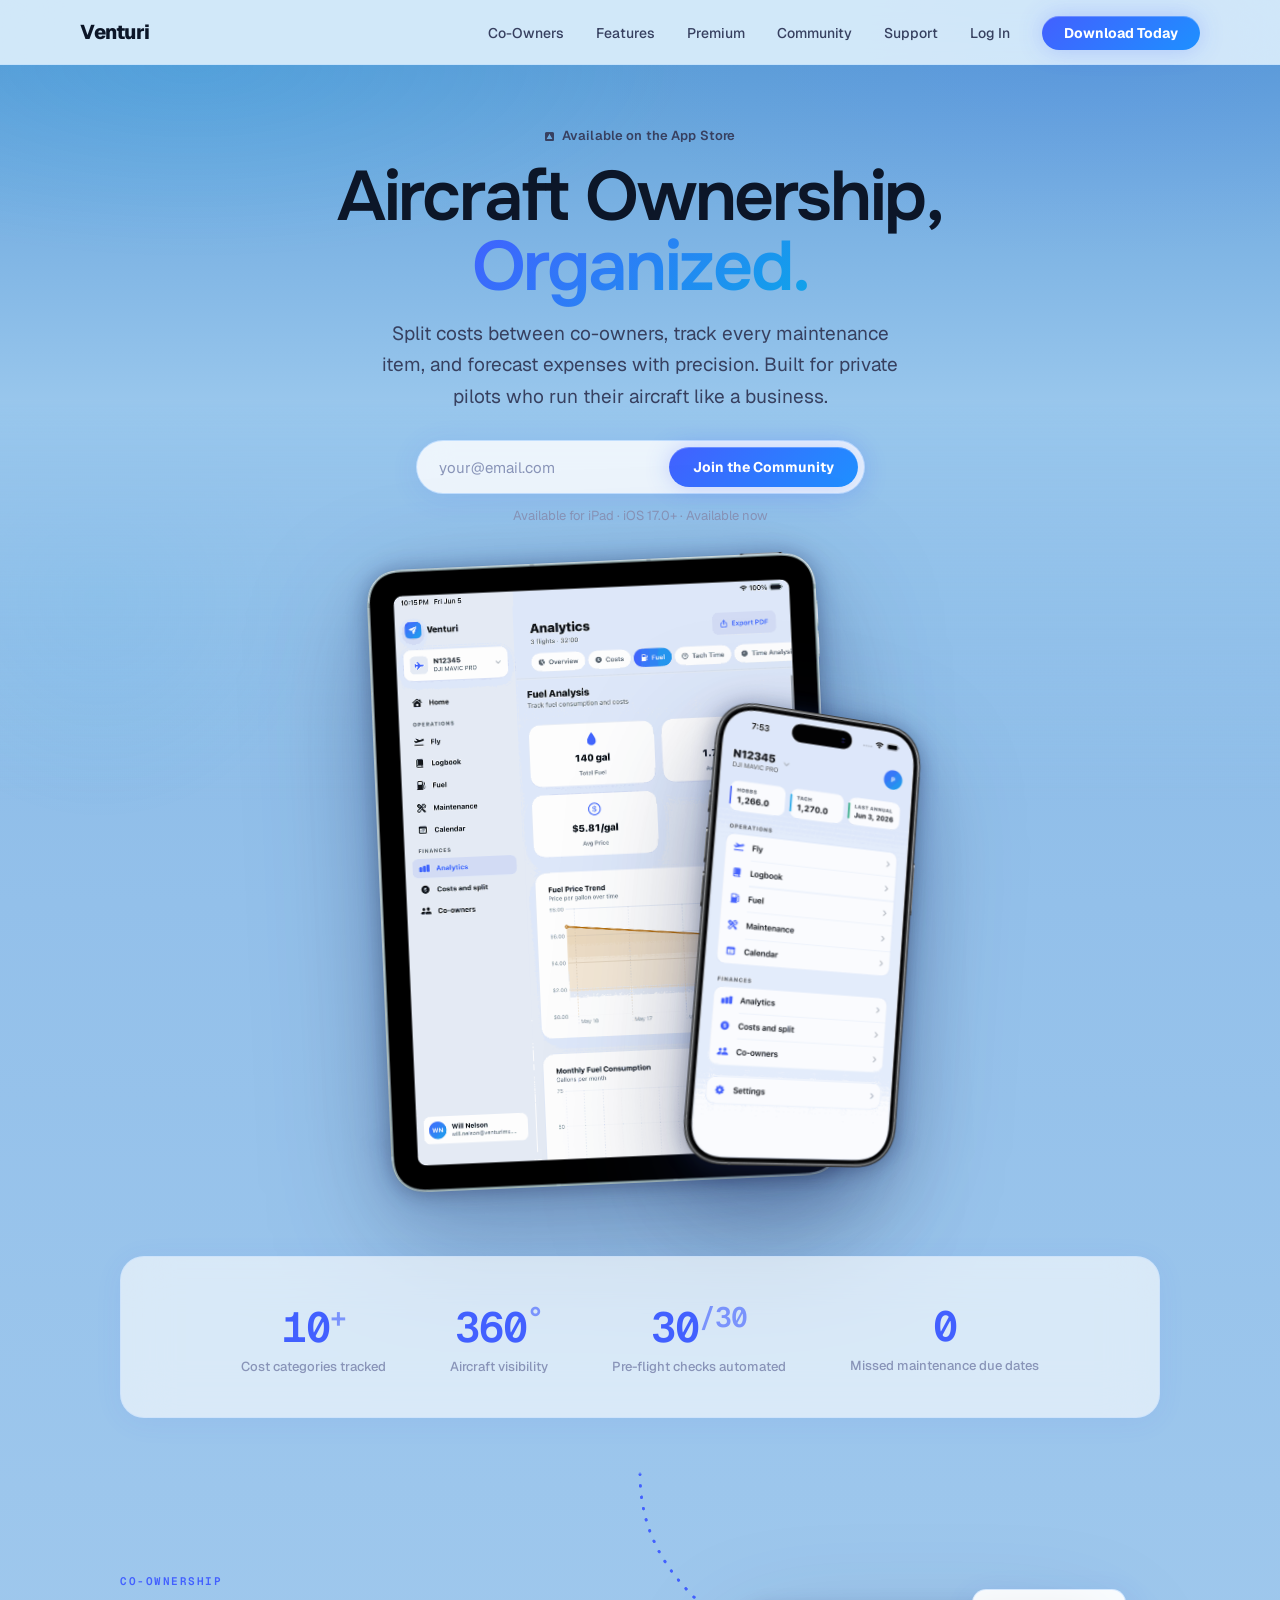
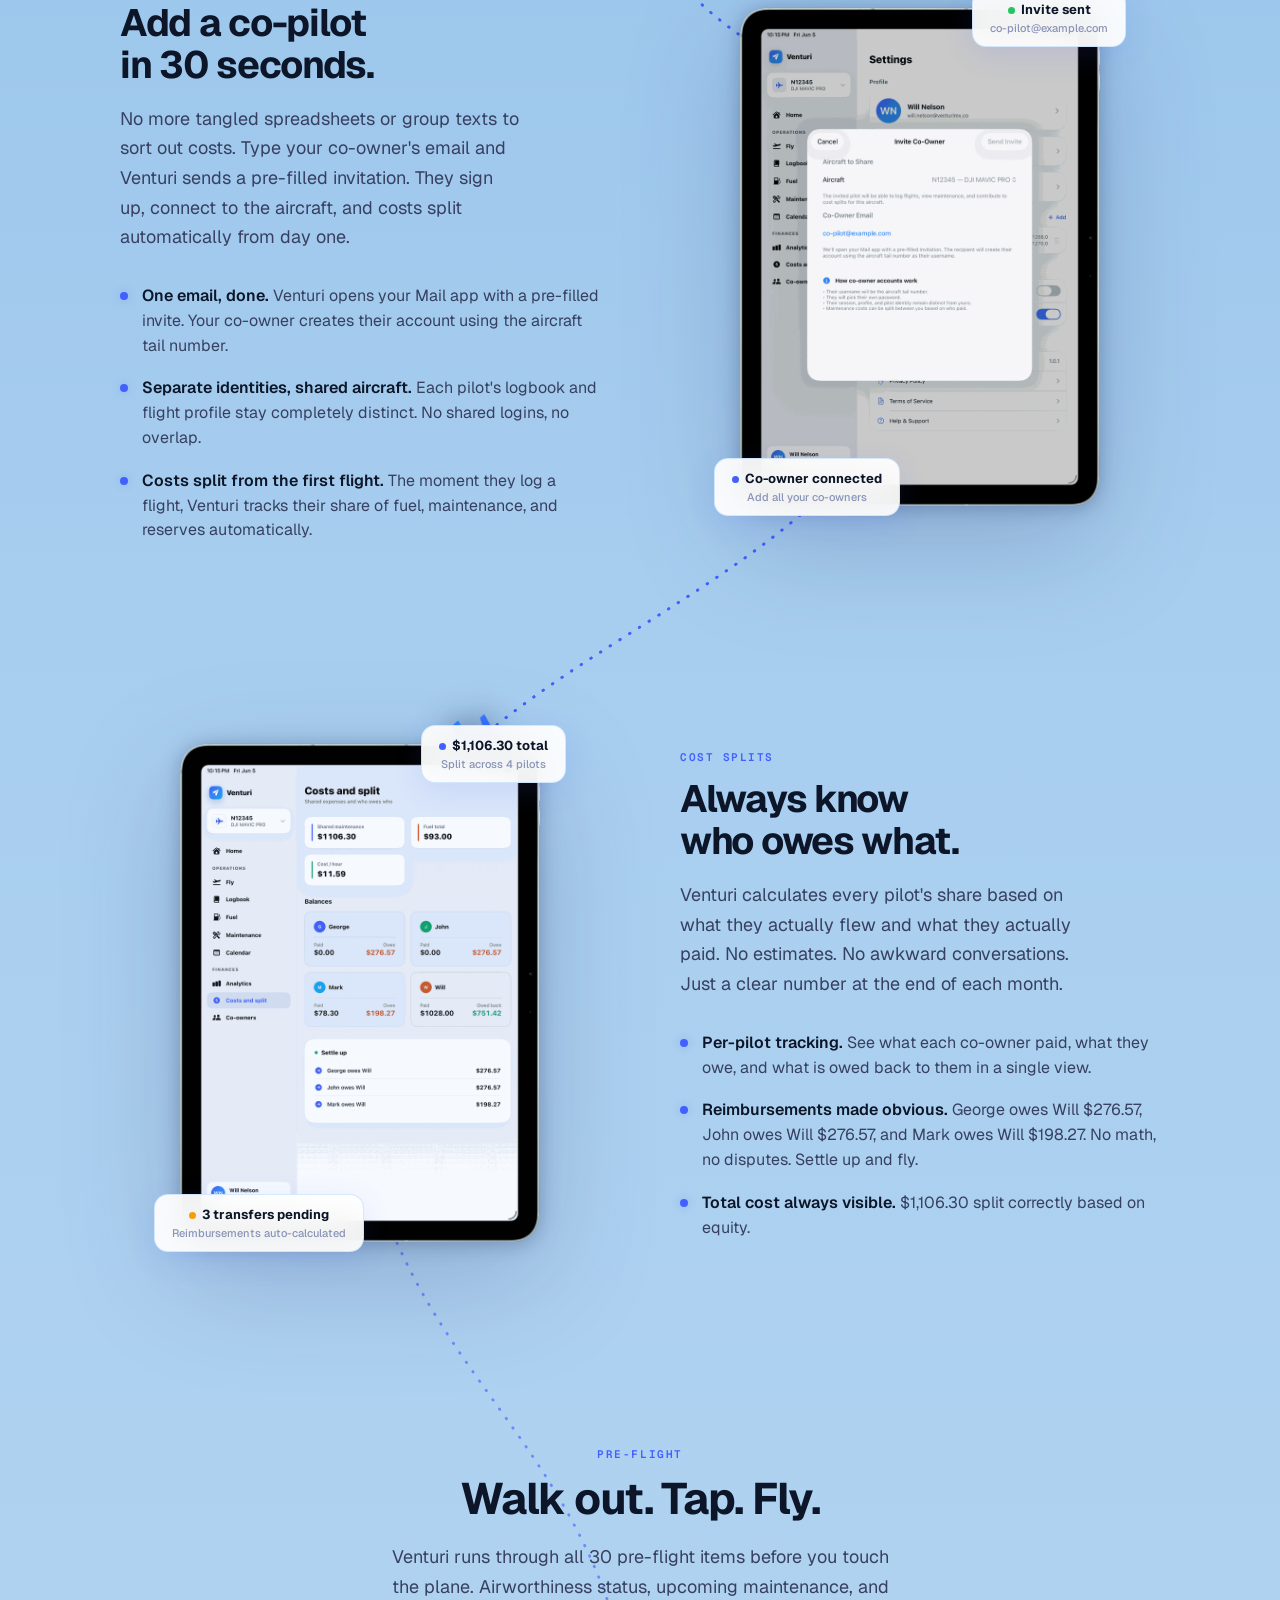
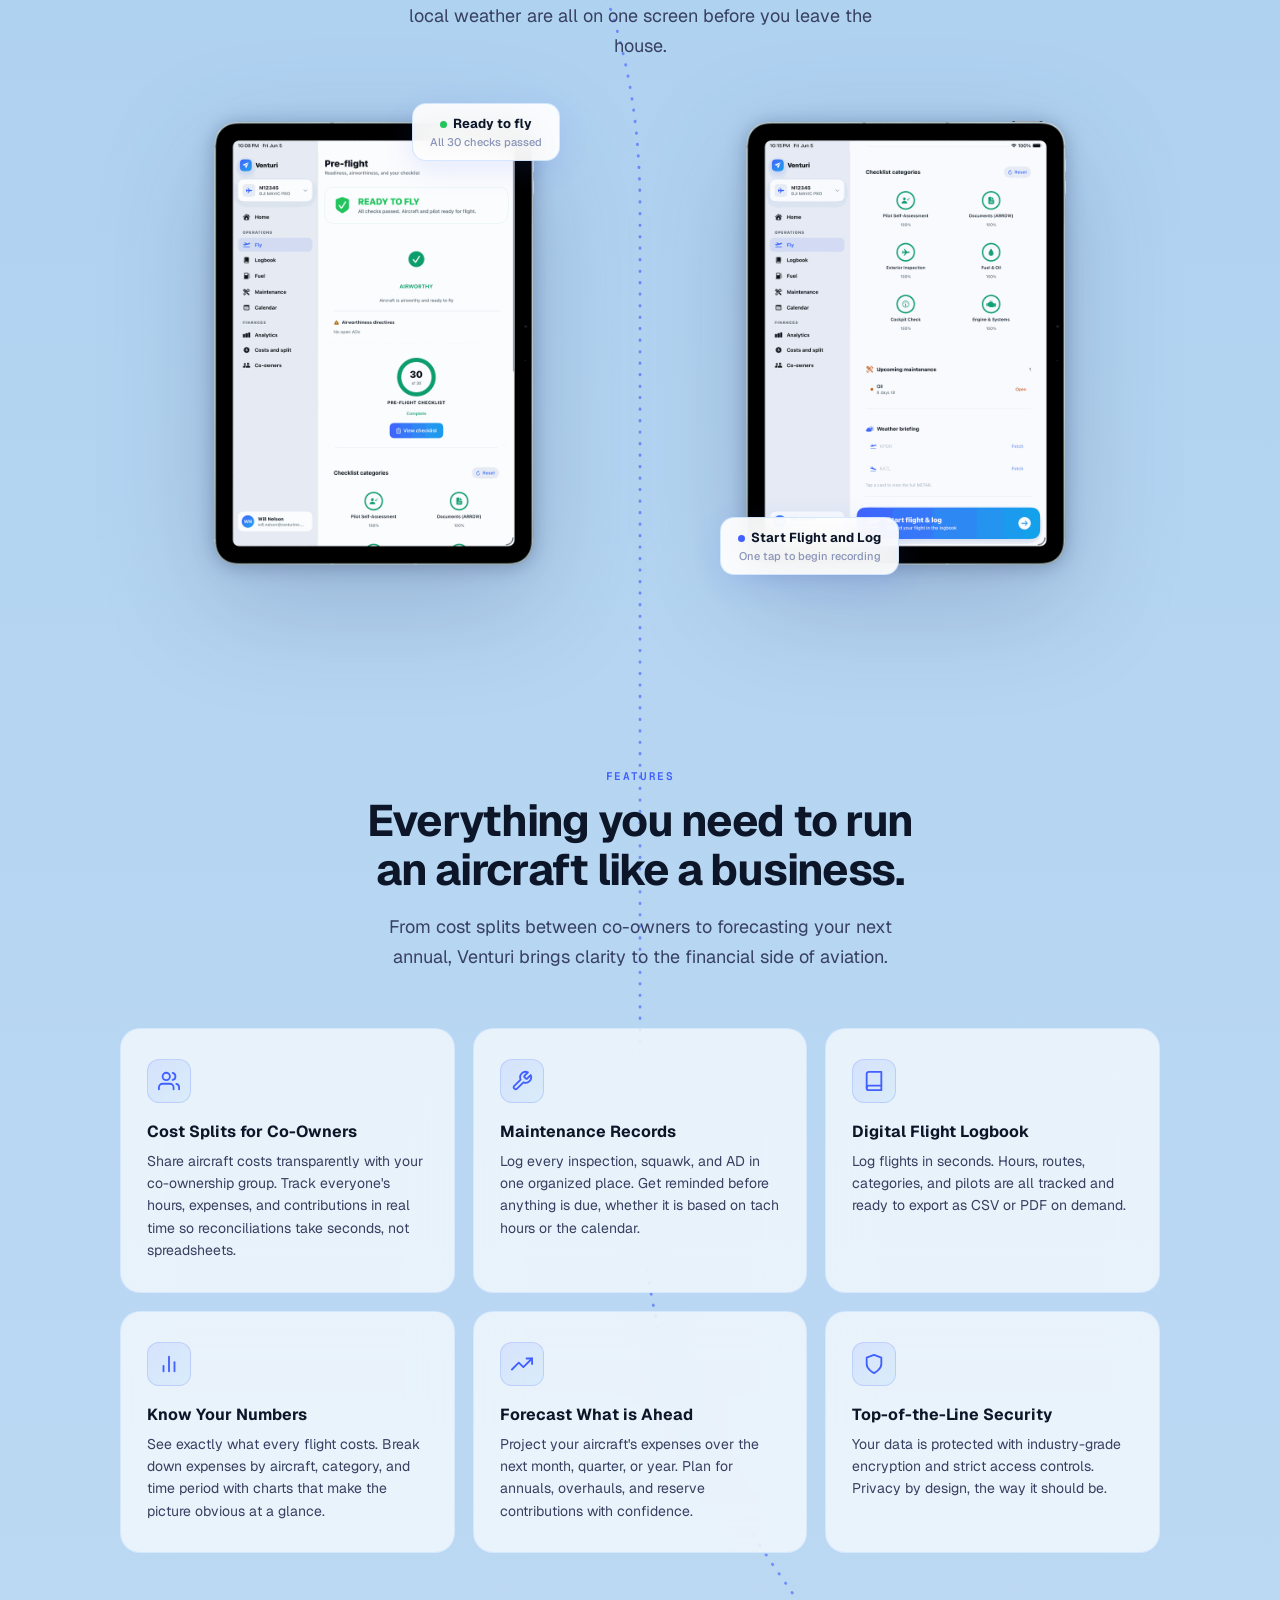
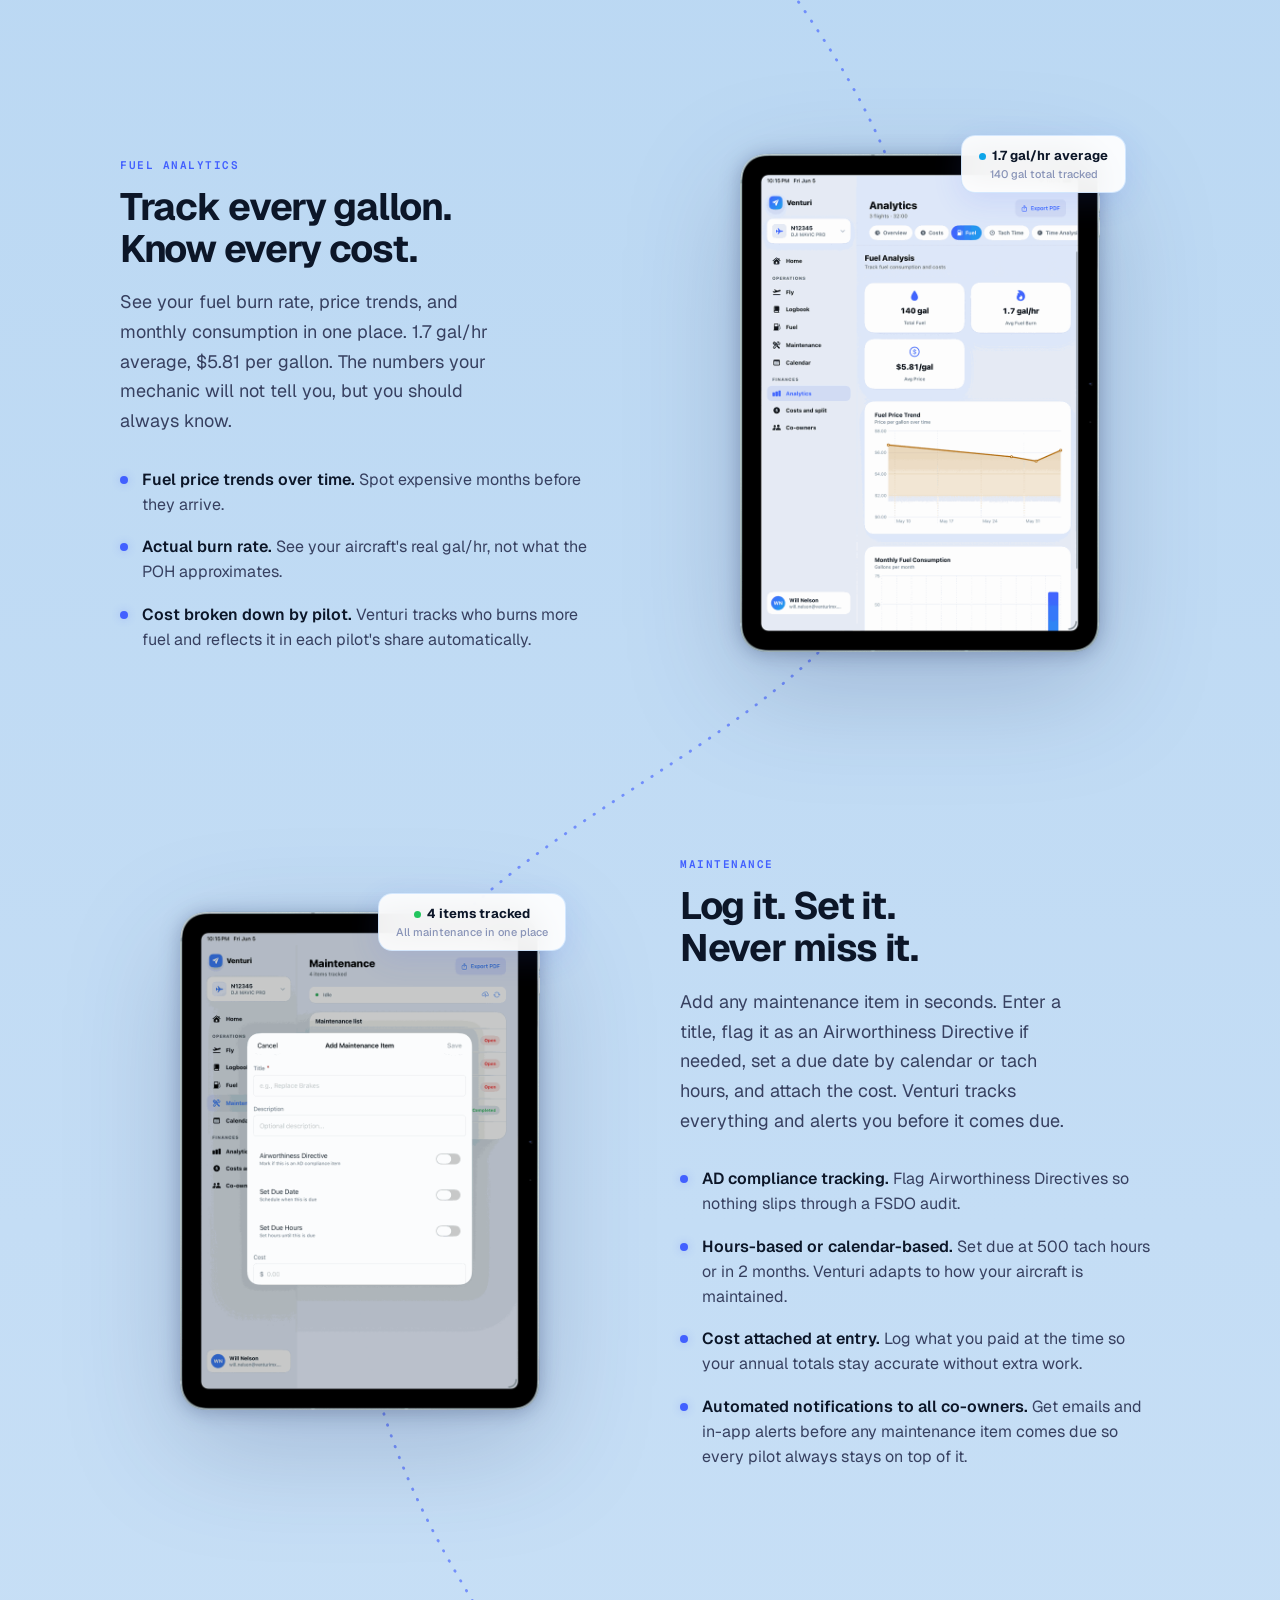
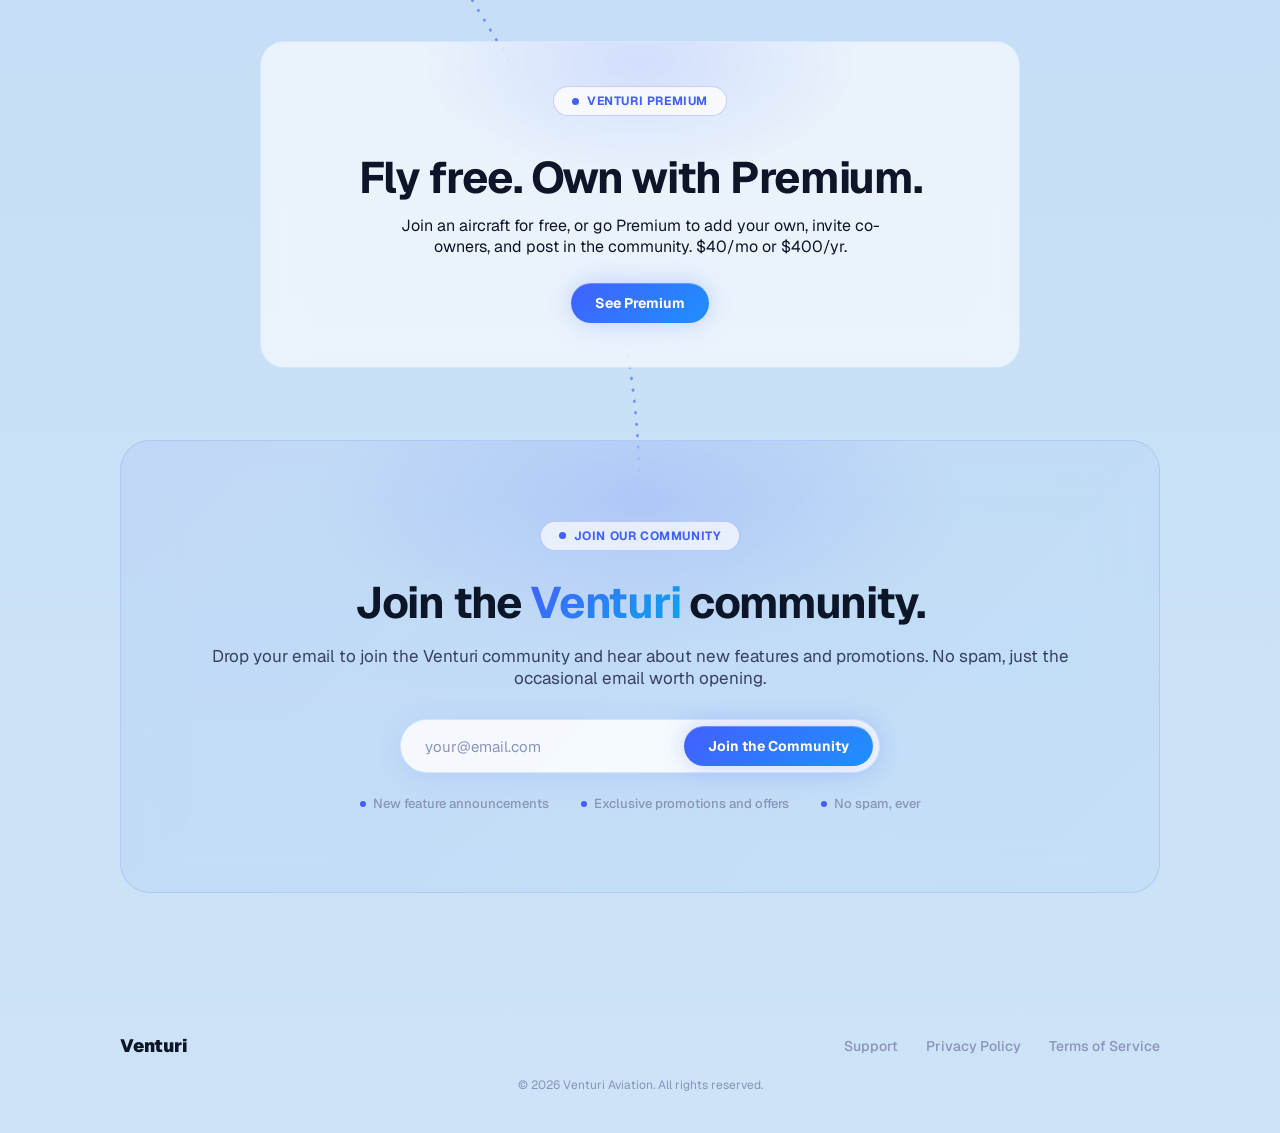
==== commit 7a2e179d: "Spread hero fact chips down the full hero and add more Distribute the floating maintenance chips eve" ====
--- a/index.html
+++ b/index.html
@@ -514,9 +514,12 @@
     <p class="hero-note">Available for iPad &middot; iOS 17.0+ &middot; Available now</p>
     <div class="hero-stage" id="heroStage">
       <div class="chip-layer back" aria-hidden="true">
-        <span class="fact-chip" style="top:2%;  animation-duration:66s; animation-delay:-12s;"><span class="chip-dot a"></span>Annual inspection due Jun 3</span>
-        <span class="fact-chip" style="top:9%;  animation-duration:72s; animation-delay:-40s;"><span class="chip-dot b"></span>Oil change in 12.4 hrs</span>
-        <span class="fact-chip" style="top:16%; animation-duration:68s; animation-delay:-57s;"><span class="chip-dot g"></span>48.2 gal fuel logged</span>
+        <span class="fact-chip" style="top:4%;  animation-duration:66s; animation-delay:-12s;"><span class="chip-dot a"></span>Annual inspection due Jun 3</span>
+        <span class="fact-chip" style="top:20%; animation-duration:72s; animation-delay:-40s;"><span class="chip-dot b"></span>Oil change in 12.4 hrs</span>
+        <span class="fact-chip" style="top:36%; animation-duration:68s; animation-delay:-57s;"><span class="chip-dot g"></span>48.2 gal fuel logged</span>
+        <span class="fact-chip" style="top:52%; animation-duration:70s; animation-delay:-24s;"><span class="chip-dot b"></span>Hobbs 1,266.0 &middot; Tach 1,270.0</span>
+        <span class="fact-chip" style="top:68%; animation-duration:74s; animation-delay:-8s;"><span class="chip-dot b"></span>Reserve fund on track</span>
+        <span class="fact-chip" style="top:84%; animation-duration:69s; animation-delay:-50s;"><span class="chip-dot g"></span>Oil analysis normal</span>
       </div>
       <div class="dev dev-ipad">
         <div class="dev-float">
@@ -529,8 +532,12 @@
         </div>
       </div>
       <div class="chip-layer front" aria-hidden="true">
-        <span class="fact-chip" style="top:5%;  animation-duration:50s; animation-delay:-9s;"><span class="chip-dot g"></span>Ready to fly &middot; 30/30 checks</span>
-        <span class="fact-chip" style="top:12%; animation-duration:54s; animation-delay:-33s;"><span class="chip-dot b"></span>Pilot 2 owes $134.60</span>
+        <span class="fact-chip" style="top:12%; animation-duration:50s; animation-delay:-9s;"><span class="chip-dot g"></span>Ready to fly &middot; 30/30 checks</span>
+        <span class="fact-chip" style="top:28%; animation-duration:54s; animation-delay:-33s;"><span class="chip-dot b"></span>Pilot 2 owes $134.60</span>
+        <span class="fact-chip" style="top:44%; animation-duration:52s; animation-delay:-46s;"><span class="chip-dot a"></span>ELT battery due Nov 2026</span>
+        <span class="fact-chip" style="top:60%; animation-duration:56s; animation-delay:-18s;"><span class="chip-dot g"></span>Next annual in 92 hrs</span>
+        <span class="fact-chip" style="top:76%; animation-duration:53s; animation-delay:-38s;"><span class="chip-dot b"></span>$5.81/gal fuel average</span>
+        <span class="fact-chip" style="top:92%; animation-duration:55s; animation-delay:-5s;"><span class="chip-dot g"></span>4 co-owners synced</span>
       </div>
       <div class="stage-shadow" aria-hidden="true"></div>
     </div>
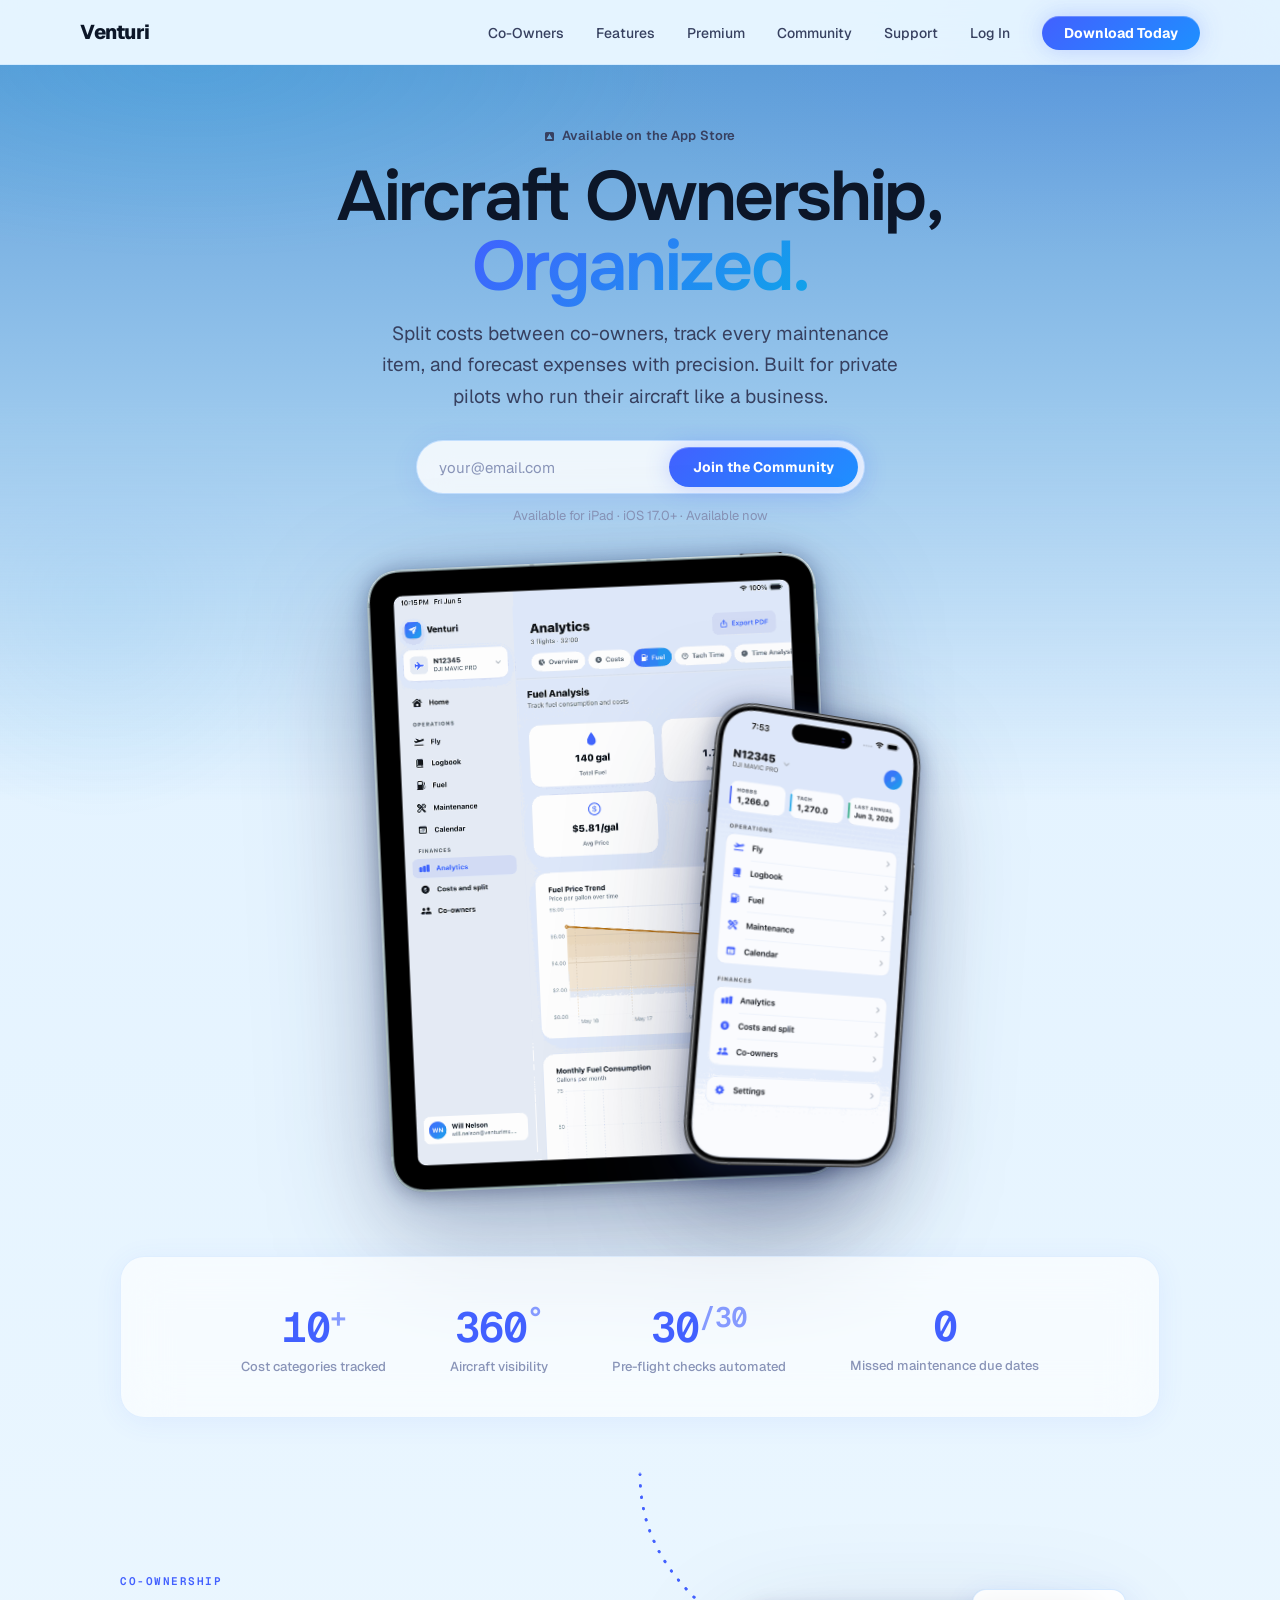
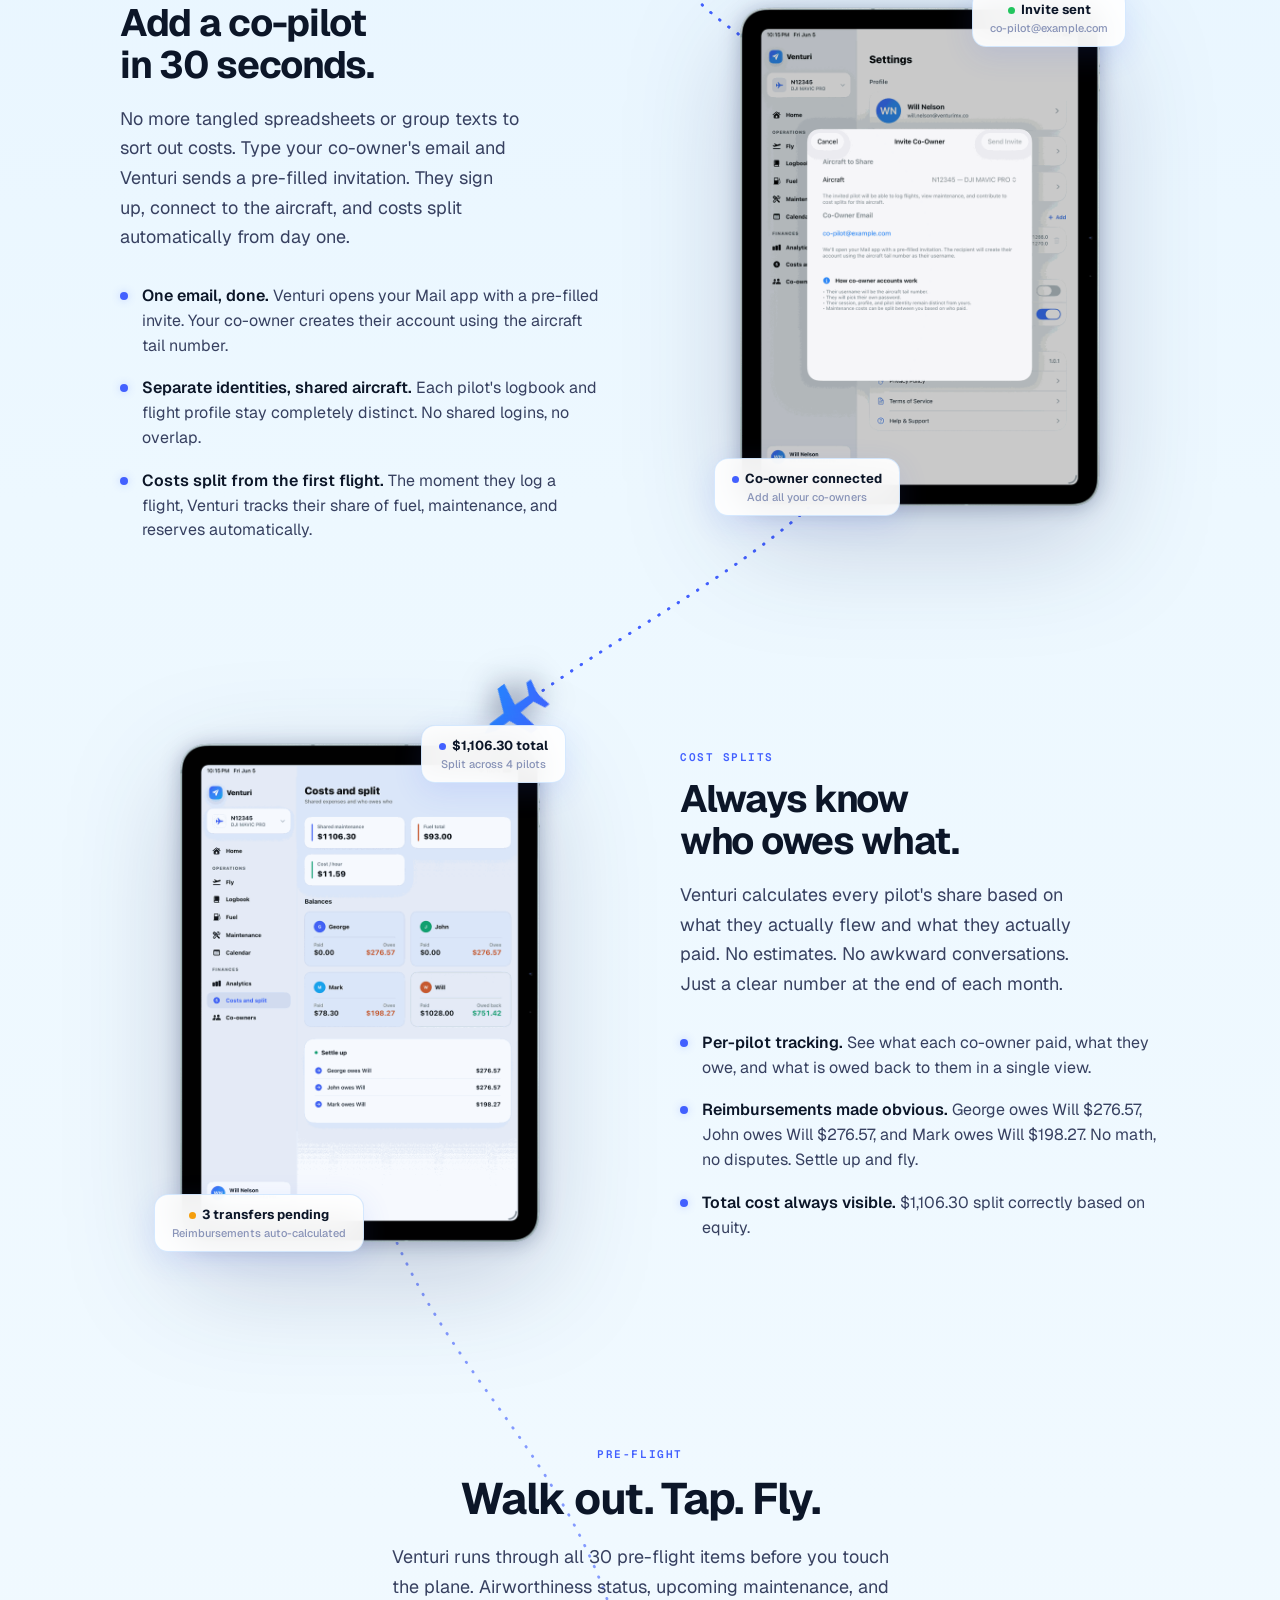
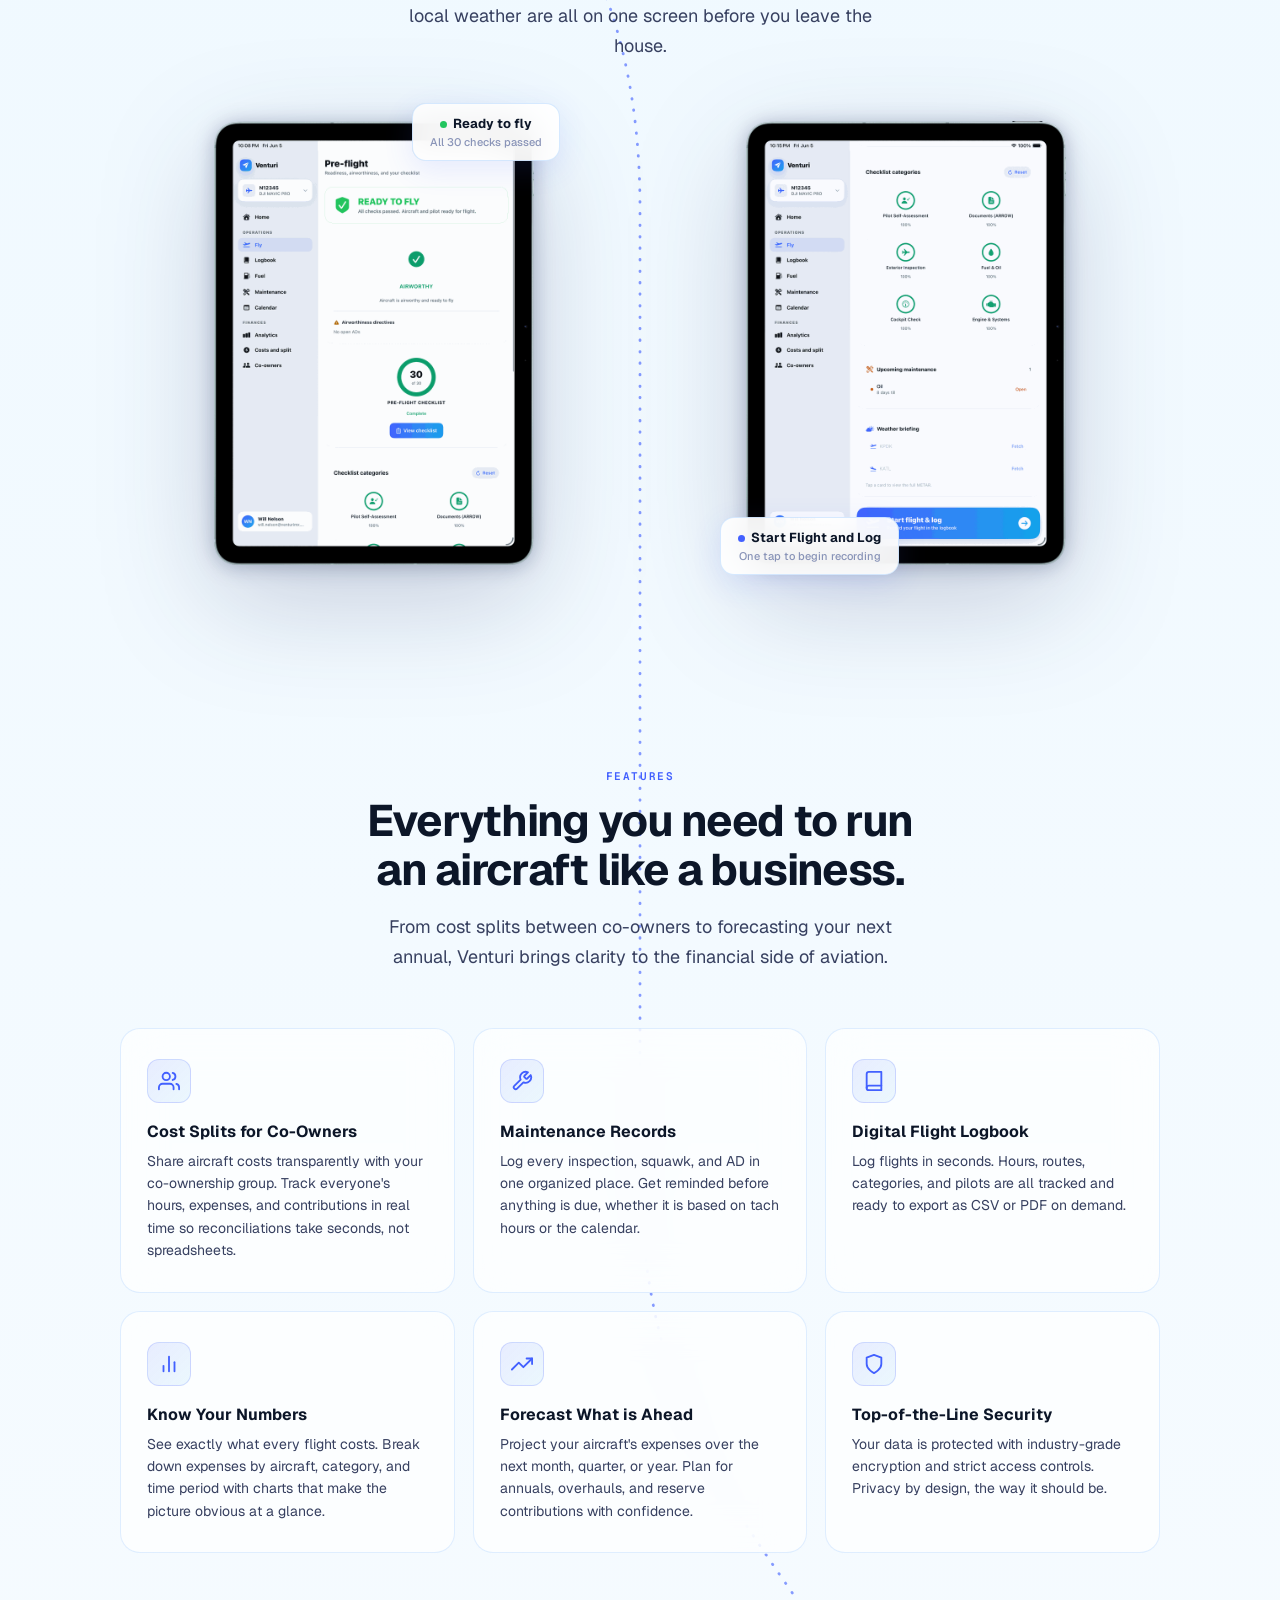
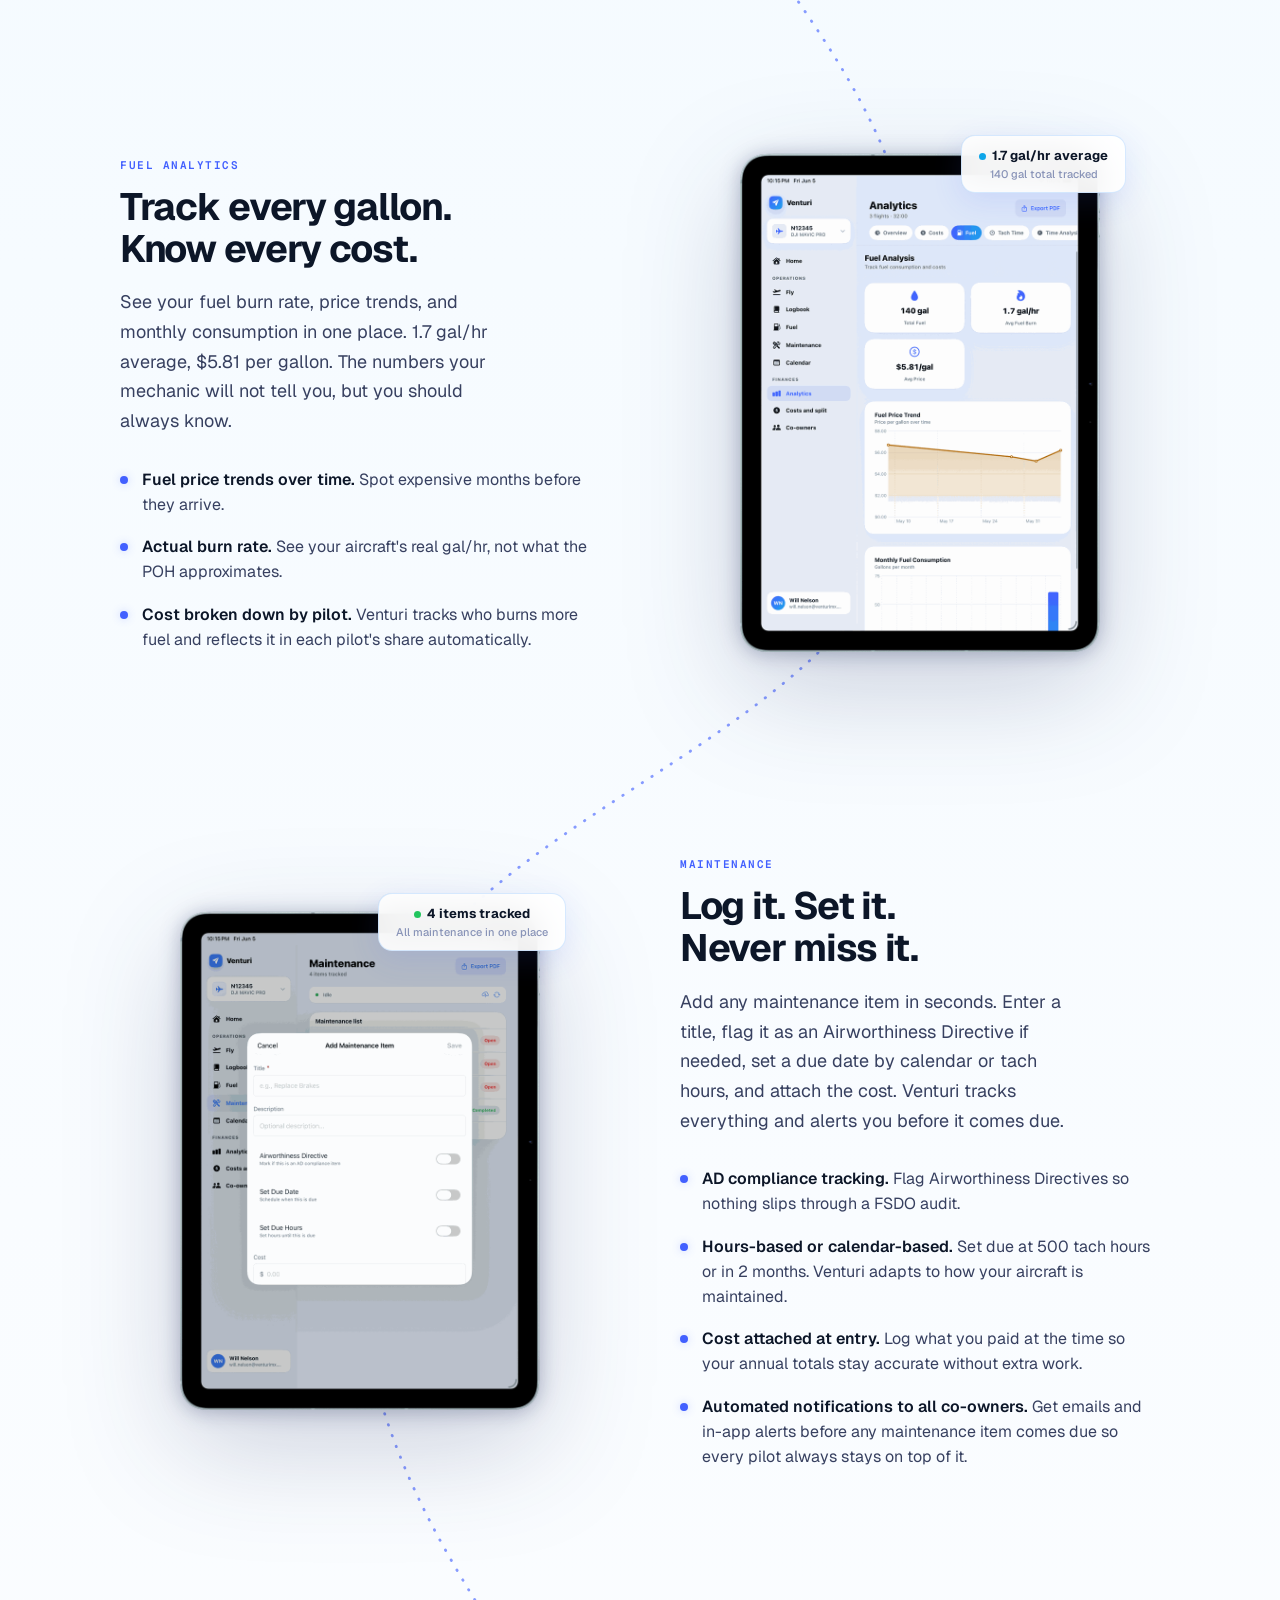
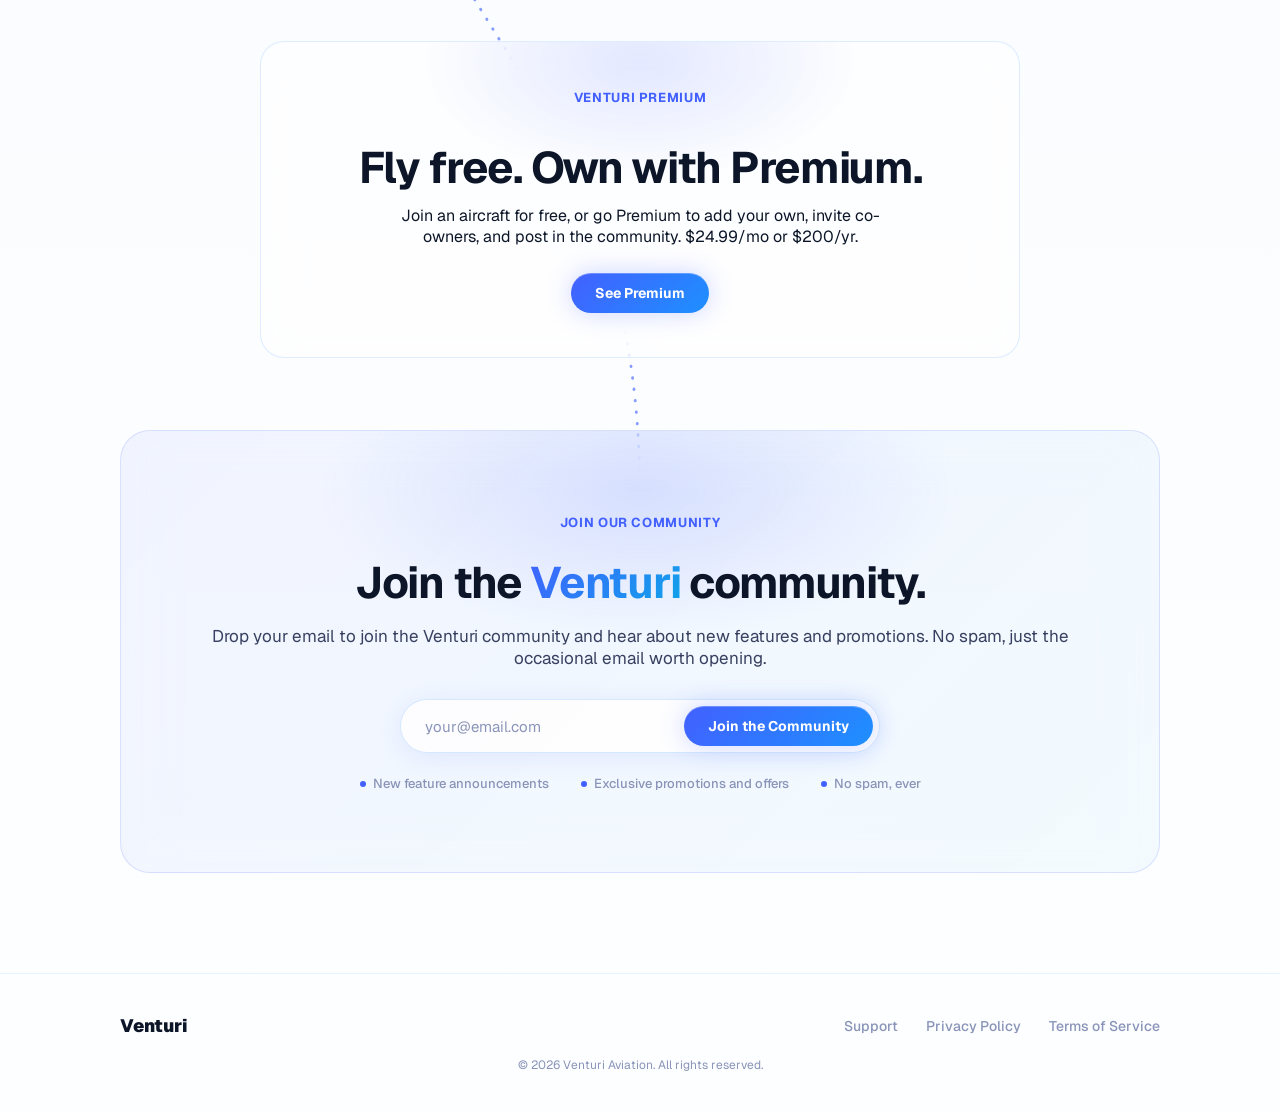
==== commit f4bf1a38: "Add Google Ads conversion tag and restyle premium/community badges Installs the Google tag (AW-18288" ====
--- a/index.html
+++ b/index.html
@@ -1,6 +1,15 @@
 <!DOCTYPE html>
 <html lang="en">
 <head>
+<!-- Google tag (gtag.js) -->
+<script async src="https://www.googletagmanager.com/gtag/js?id=AW-18288850458"></script>
+<script>
+  window.dataLayer = window.dataLayer || [];
+  function gtag(){dataLayer.push(arguments);}
+  gtag('js', new Date());
+
+  gtag('config', 'AW-18288850458');
+</script>
 <meta charset="UTF-8">
 <meta name="viewport" content="width=device-width, initial-scale=1.0">
 <meta name="description" content="Venturi - Aircraft cost management for co-owners and private pilots. Split costs, organize records, and forecast expenses with precision.">
@@ -38,8 +47,8 @@
 body {
   font-family: 'Geist', -apple-system, BlinkMacSystemFont, sans-serif;
   background: linear-gradient(180deg,
-    #7FB4E4 0%, #93C0EA 12%, #A8CEEF 30%,
-    #B7D6F2 55%, #C4DDF5 80%, #CDE3F7 100%);
+    #D8EDFF 0%, #E4F3FF 10%, #EDF8FF 28%,
+    #F3FAFF 55%, #F9FCFF 80%, #FDFEFF 100%);
   color: var(--text);
   overflow-x: hidden;
   min-height: 100vh;
@@ -136,6 +145,19 @@
 }
 @media (prefers-reduced-motion: reduce) {
   .app-store-line { animation: none; }
+}
+.shimmer-eyebrow {
+  display: inline-flex; align-items: center;
+  font-size: 13px; font-weight: 700; letter-spacing: 0.05em; text-transform: uppercase;
+  margin-bottom: 28px; position: relative; z-index: 1;
+  background: linear-gradient(110deg,
+    var(--blue) 40%, #B9CBFF 48%, #FFFFFF 50%, #B9CBFF 52%, var(--blue) 60%);
+  background-size: 250% 100%;
+  -webkit-background-clip: text; background-clip: text; -webkit-text-fill-color: transparent;
+  animation: shimmer 4.5s ease-in-out infinite;
+}
+@media (prefers-reduced-motion: reduce) {
+  .shimmer-eyebrow { animation: none; }
 }
 .hero h1 {
   font-family: 'Onest', -apple-system, sans-serif;
@@ -724,9 +746,9 @@
   <div class="container">
     <div style="max-width:760px;margin:0 auto;text-align:center;background:rgba(255,255,255,0.62);backdrop-filter:blur(20px);-webkit-backdrop-filter:blur(20px);border:1px solid rgba(190,220,255,0.5);border-radius:24px;padding:44px 38px;position:relative;overflow:hidden;">
       <div style="position:absolute;top:-110px;left:50%;transform:translateX(-50%);width:480px;height:260px;background:radial-gradient(ellipse,rgba(66,96,255,0.14) 0%,transparent 65%);pointer-events:none;"></div>
-      <div class="eyebrow" style="position:relative;z-index:1;justify-content:center;"><span class="eyebrow-dot"></span>Venturi Premium</div>
+      <div class="shimmer-eyebrow" style="justify-content:center;">Venturi Premium</div>
       <h2 style="position:relative;z-index:1;margin:10px 0 12px;">Fly free. Own with Premium.</h2>
-      <p style="position:relative;z-index:1;max-width:520px;margin:0 auto 26px;">Join an aircraft for free, or go Premium to add your own, invite co-owners, and post in the community. $40/mo or $400/yr.</p>
+      <p style="position:relative;z-index:1;max-width:520px;margin:0 auto 26px;">Join an aircraft for free, or go Premium to add your own, invite co-owners, and post in the community. $24.99/mo or $200/yr.</p>
       <div style="position:relative;z-index:1;display:flex;gap:12px;justify-content:center;flex-wrap:wrap;">
         <a href="premium.html" class="btn-blue">See Premium</a>
       </div>
@@ -738,7 +760,7 @@
 <div class="signup-wrap">
   <div class="container">
     <div class="signup-box" id="signup">
-      <div class="eyebrow" style="position:relative;z-index:1;"><span class="eyebrow-dot"></span>Join Our Community</div>
+      <div class="shimmer-eyebrow">Join Our Community</div>
       <h2>Join the <em>Venturi</em> community.</h2>
       <p>Drop your email to join the Venturi community and hear about new features and promotions. No spam, just the occasional email worth opening.</p>
       <form class="signup-form" id="signupForm">
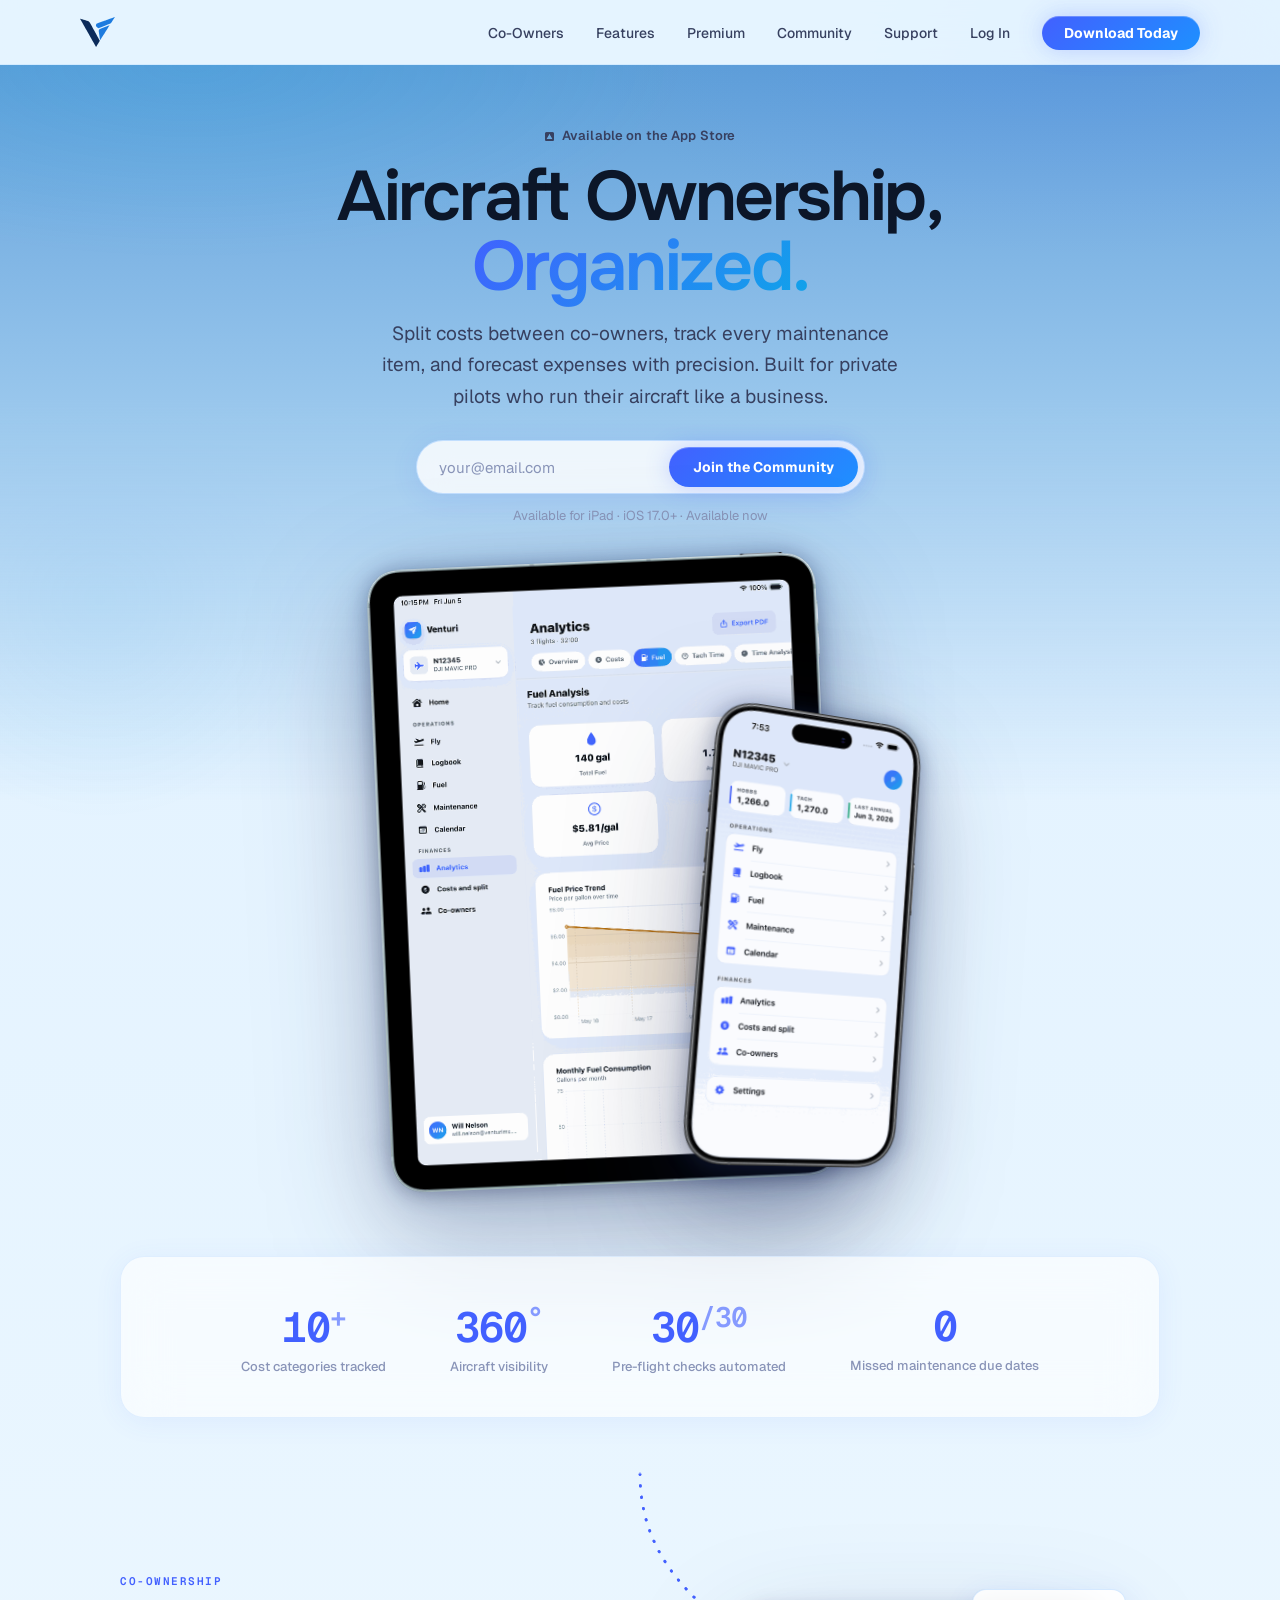
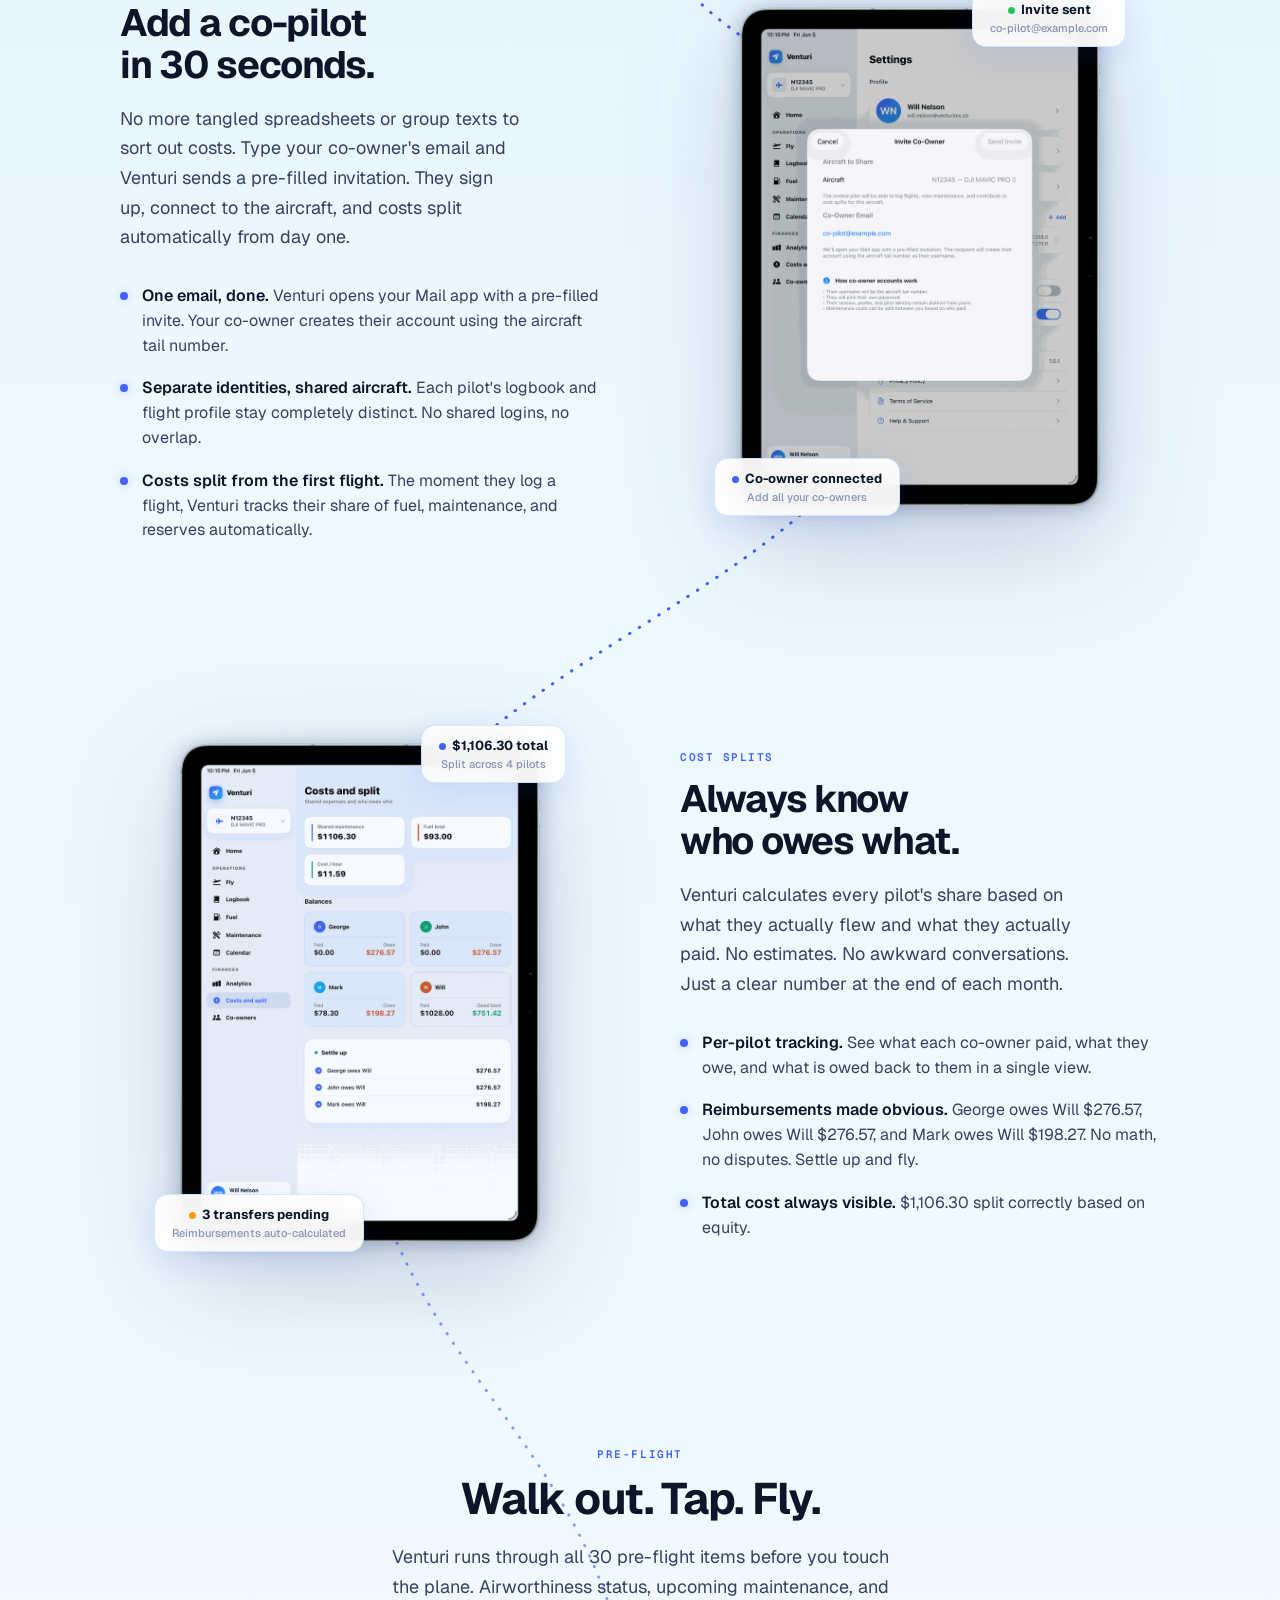
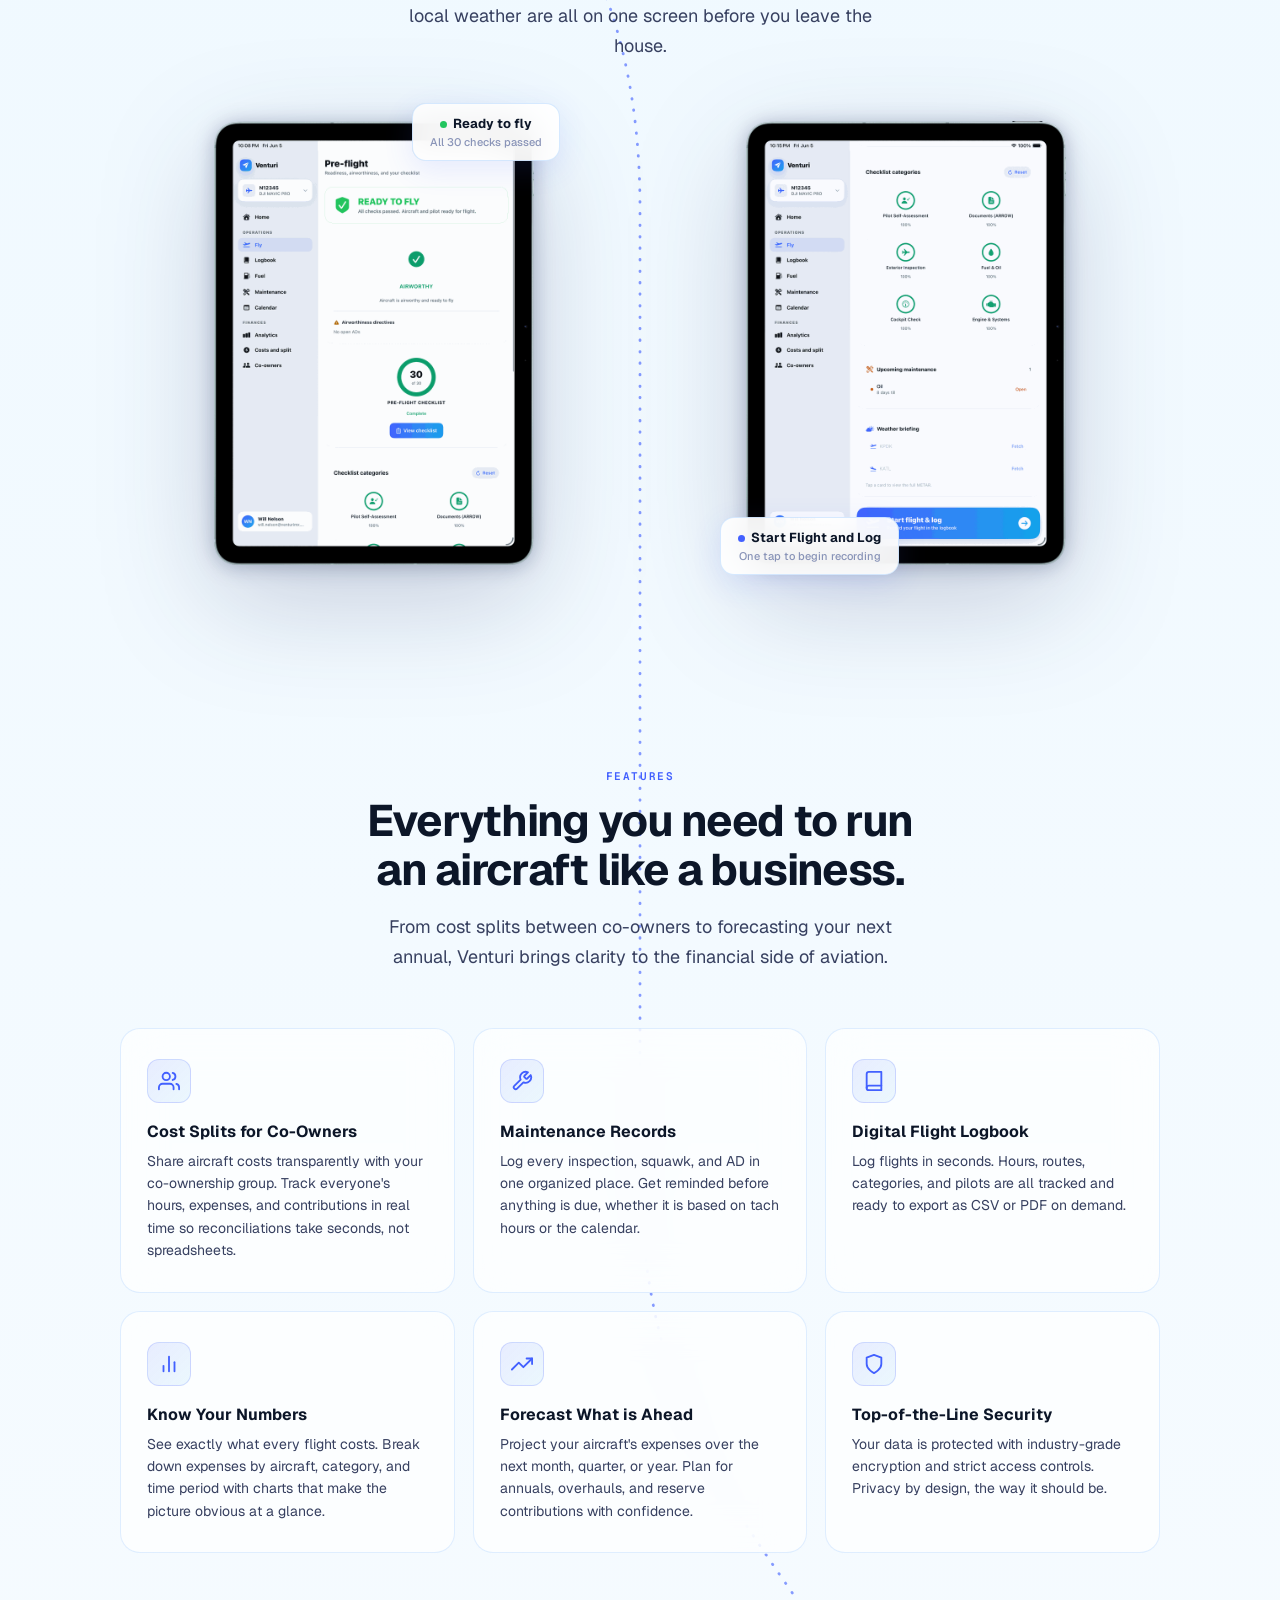
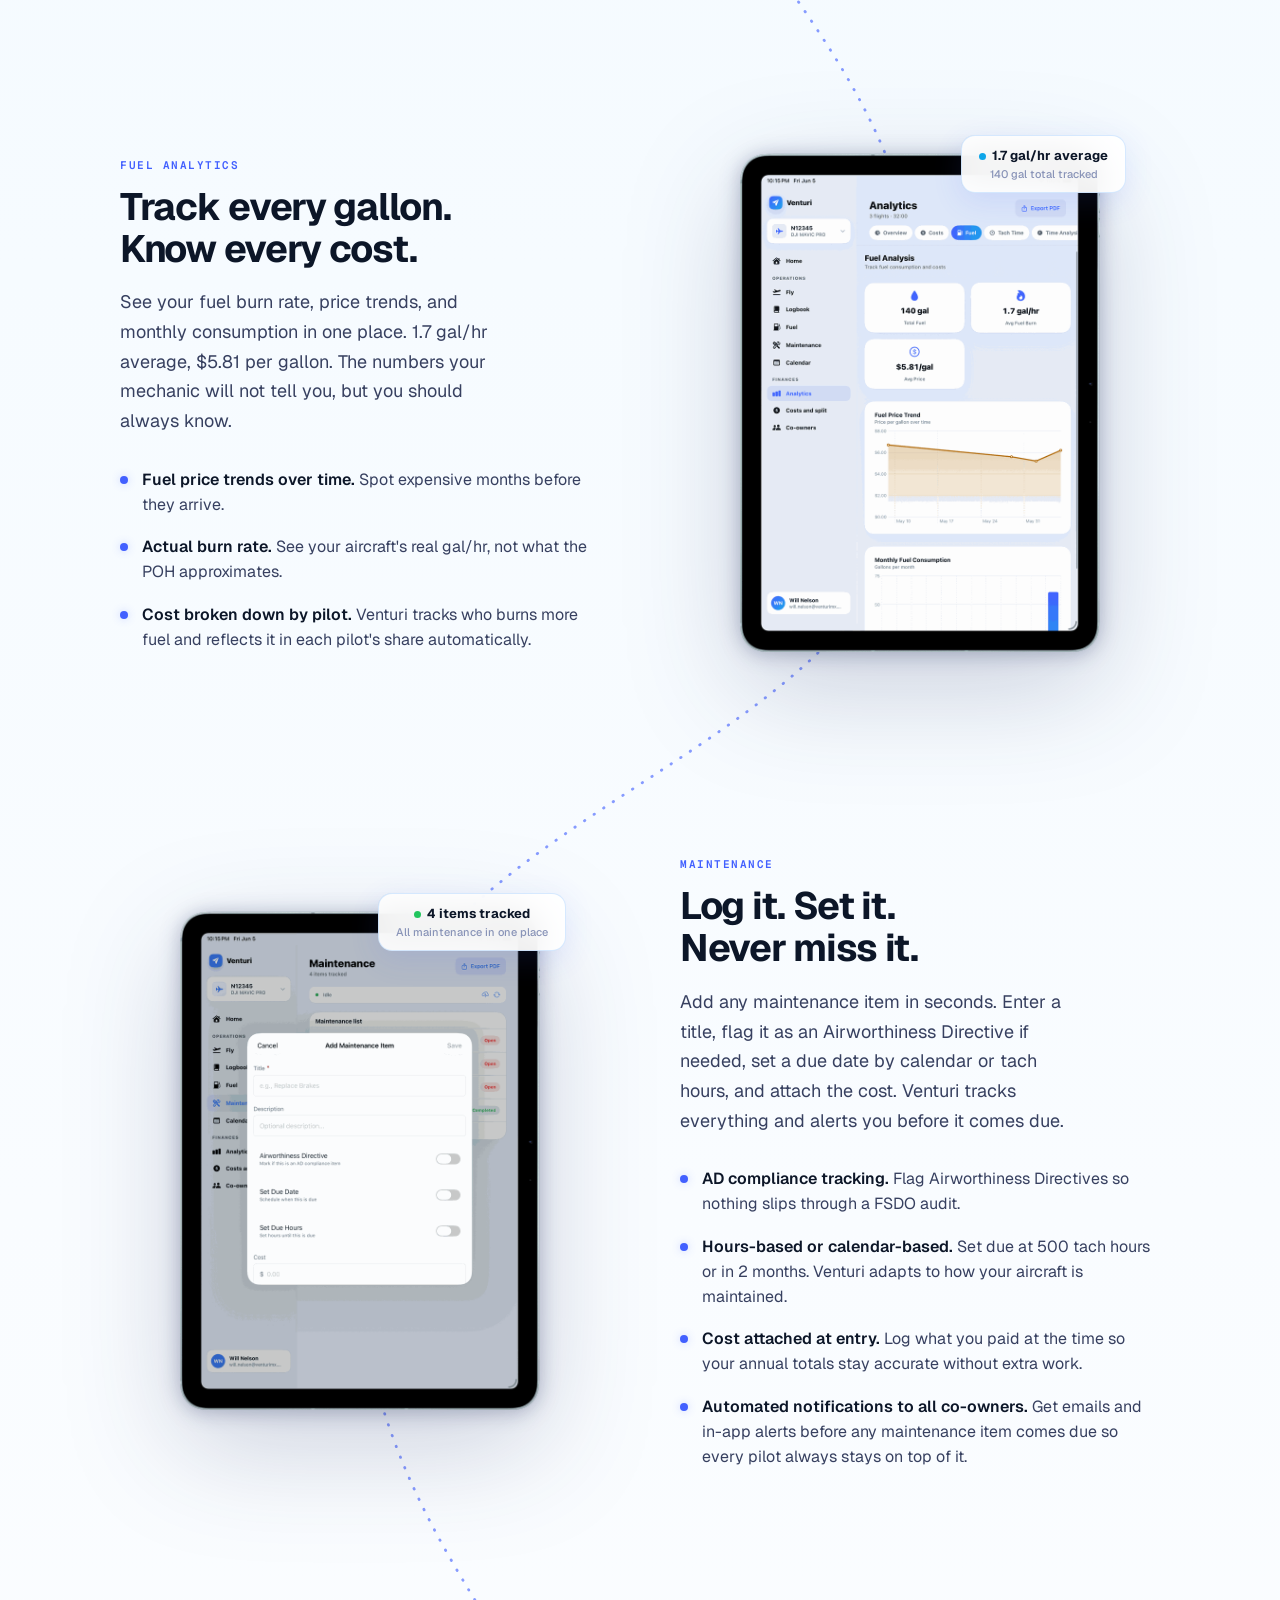
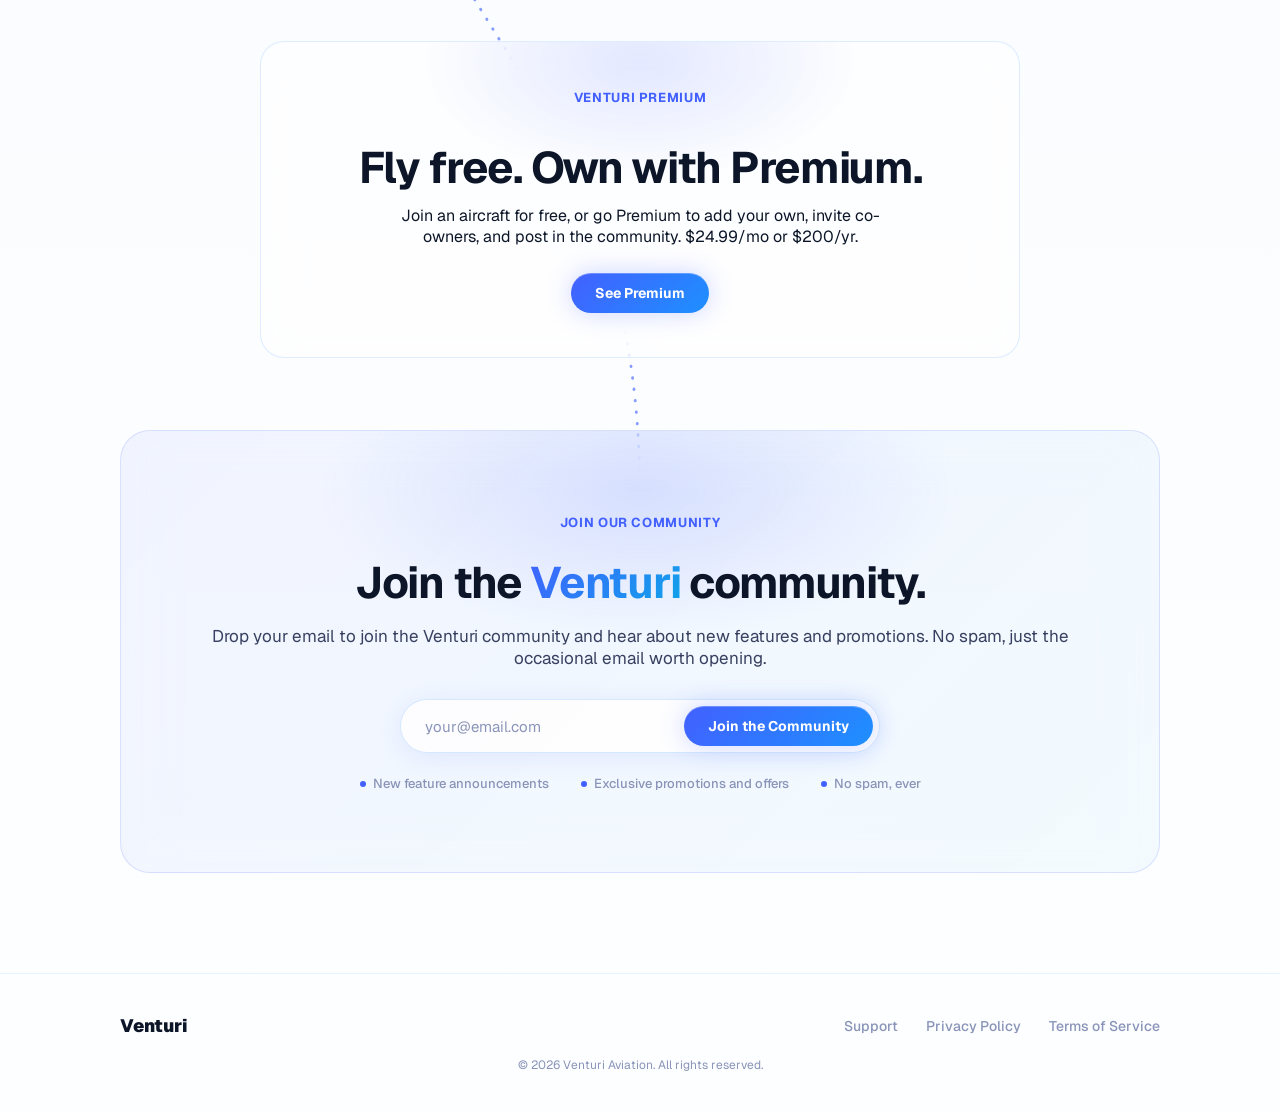
==== commit 6e78d67b: "Replace nav wordmark with the logo mark and update favicons The nav anchor already pointed at index." ====
--- a/index.html
+++ b/index.html
@@ -15,6 +15,7 @@
 <meta name="description" content="Venturi - Aircraft cost management for co-owners and private pilots. Split costs, organize records, and forecast expenses with precision.">
 <title>Venturi - Aircraft Ownership, Organized</title>
 <link rel="icon" type="image/svg+xml" href="assets/favicon.svg">
+<link rel="icon" type="image/png" sizes="32x32" href="assets/favicon-32.png">
 <link rel="apple-touch-icon" href="assets/apple-touch-icon.png">
 <link rel="canonical" href="https://www.venturimx.co/">
 <meta property="og:type" content="website">
@@ -81,7 +82,10 @@
   display: flex; align-items: center; justify-content: space-between;
   height: 64px;
 }
-.logo { font-size: 20px; font-weight: 800; color: var(--text); text-decoration: none; letter-spacing: -0.5px; }
+.logo { display: inline-flex; align-items: center; text-decoration: none; }
+.logo img { height: 30px; width: auto; display: block; transition: transform 0.2s ease, opacity 0.2s ease; }
+.logo:hover img { transform: scale(1.04); opacity: 0.82; }
+.logo:focus-visible { outline: 2px solid var(--blue); outline-offset: 6px; border-radius: 8px; }
 .nav-links { display: flex; align-items: center; gap: 32px; list-style: none; }
 .nav-links a { text-decoration: none; color: var(--text-2); font-size: 14px; font-weight: 500; transition: color 0.2s; }
 .nav-links a:hover { color: var(--text); }
@@ -510,7 +514,7 @@
 
 <nav>
   <div class="nav-inner">
-    <a href="index.html" class="logo">Venturi</a>
+    <a href="index.html" class="logo" aria-label="Venturi, back to home"><img src="assets/venturi-mark.svg" alt="Venturi" width="35" height="30"></a>
     <ul class="nav-links">
       <li><a href="#coowners">Co-Owners</a></li>
       <li><a href="#features">Features</a></li>
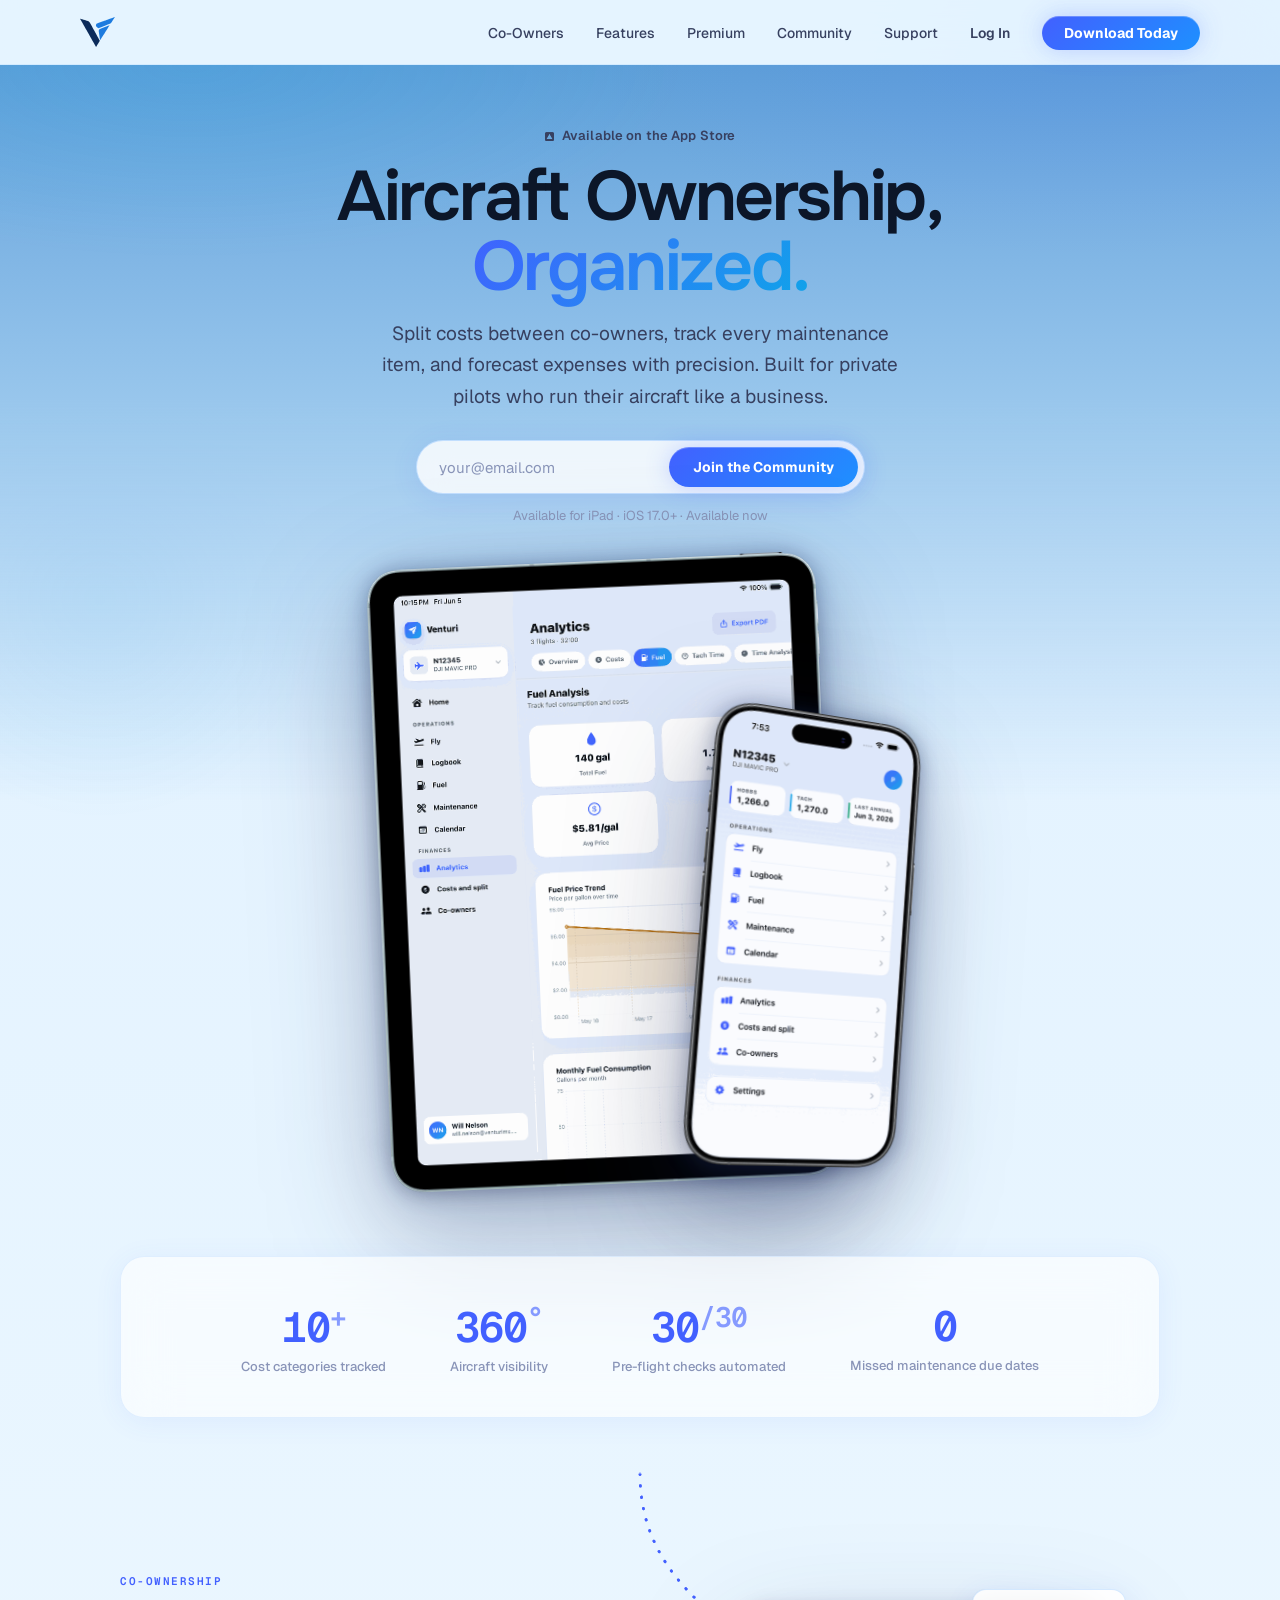
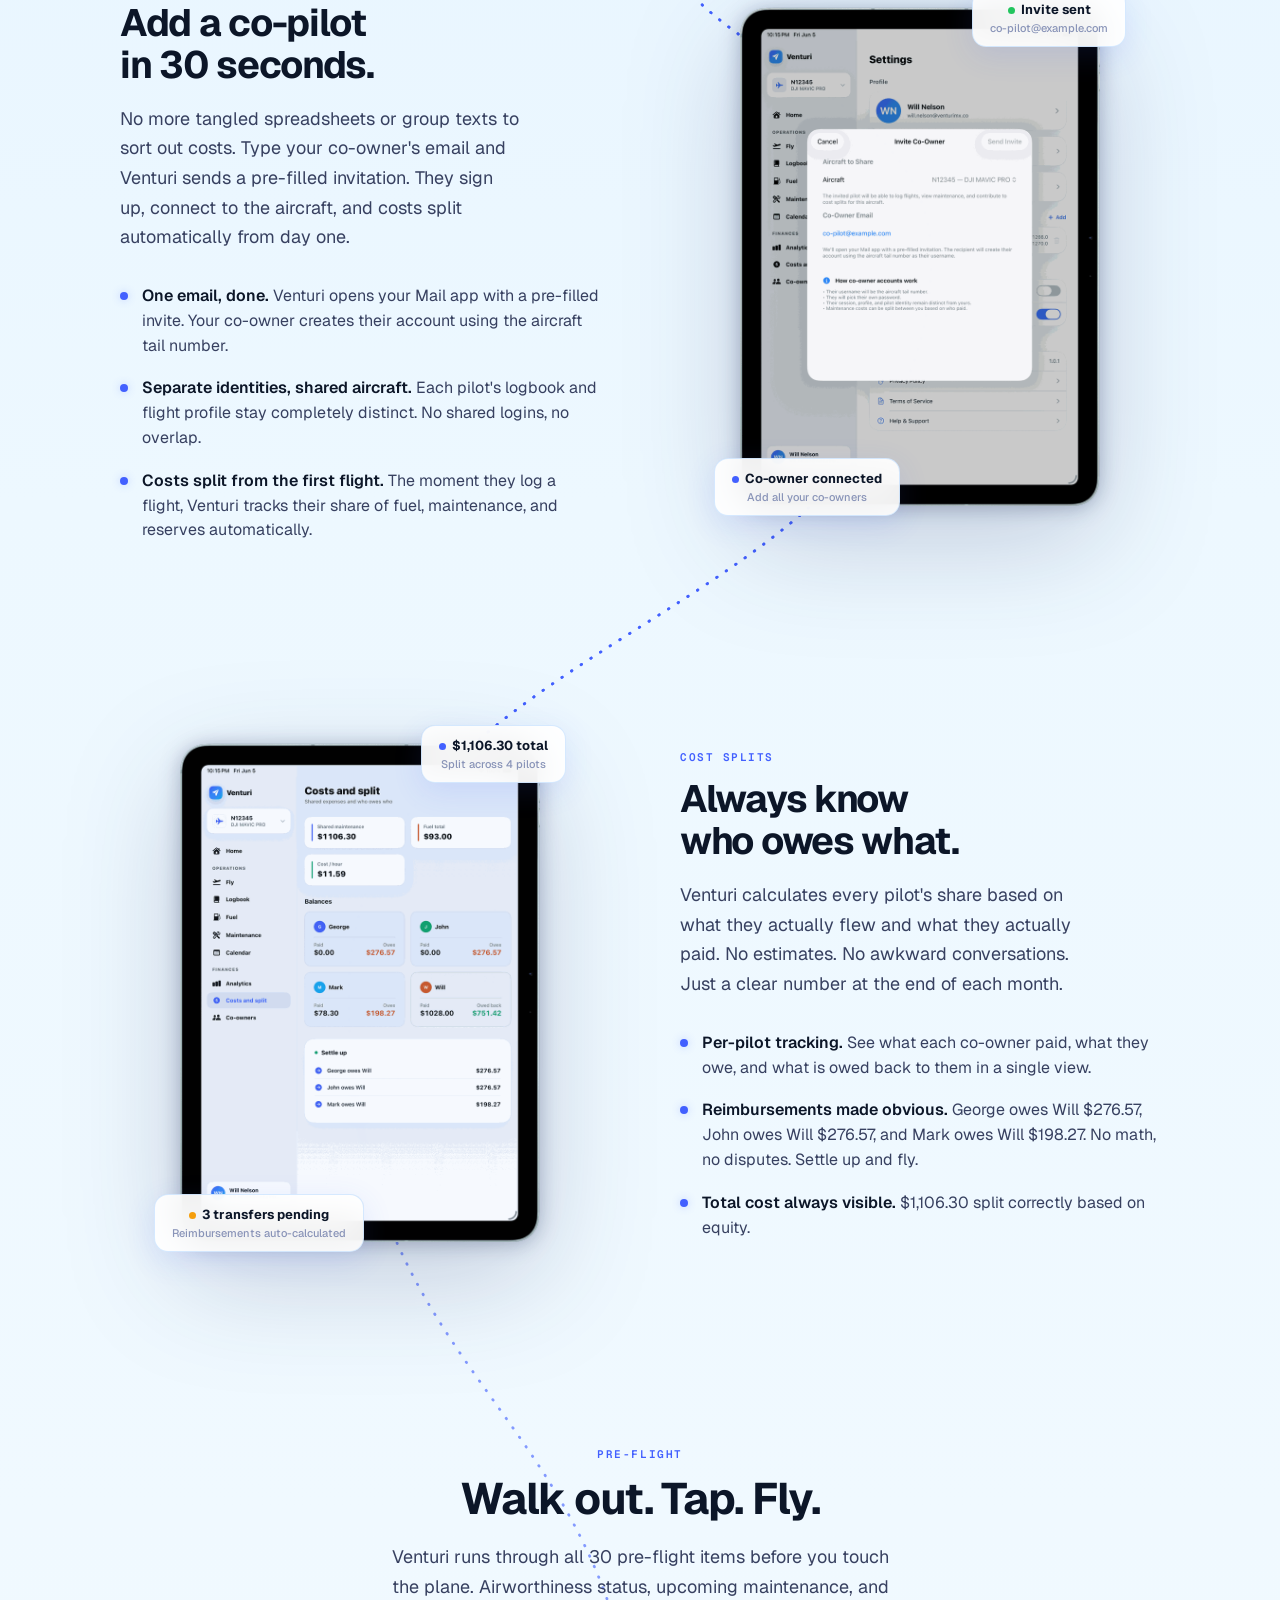
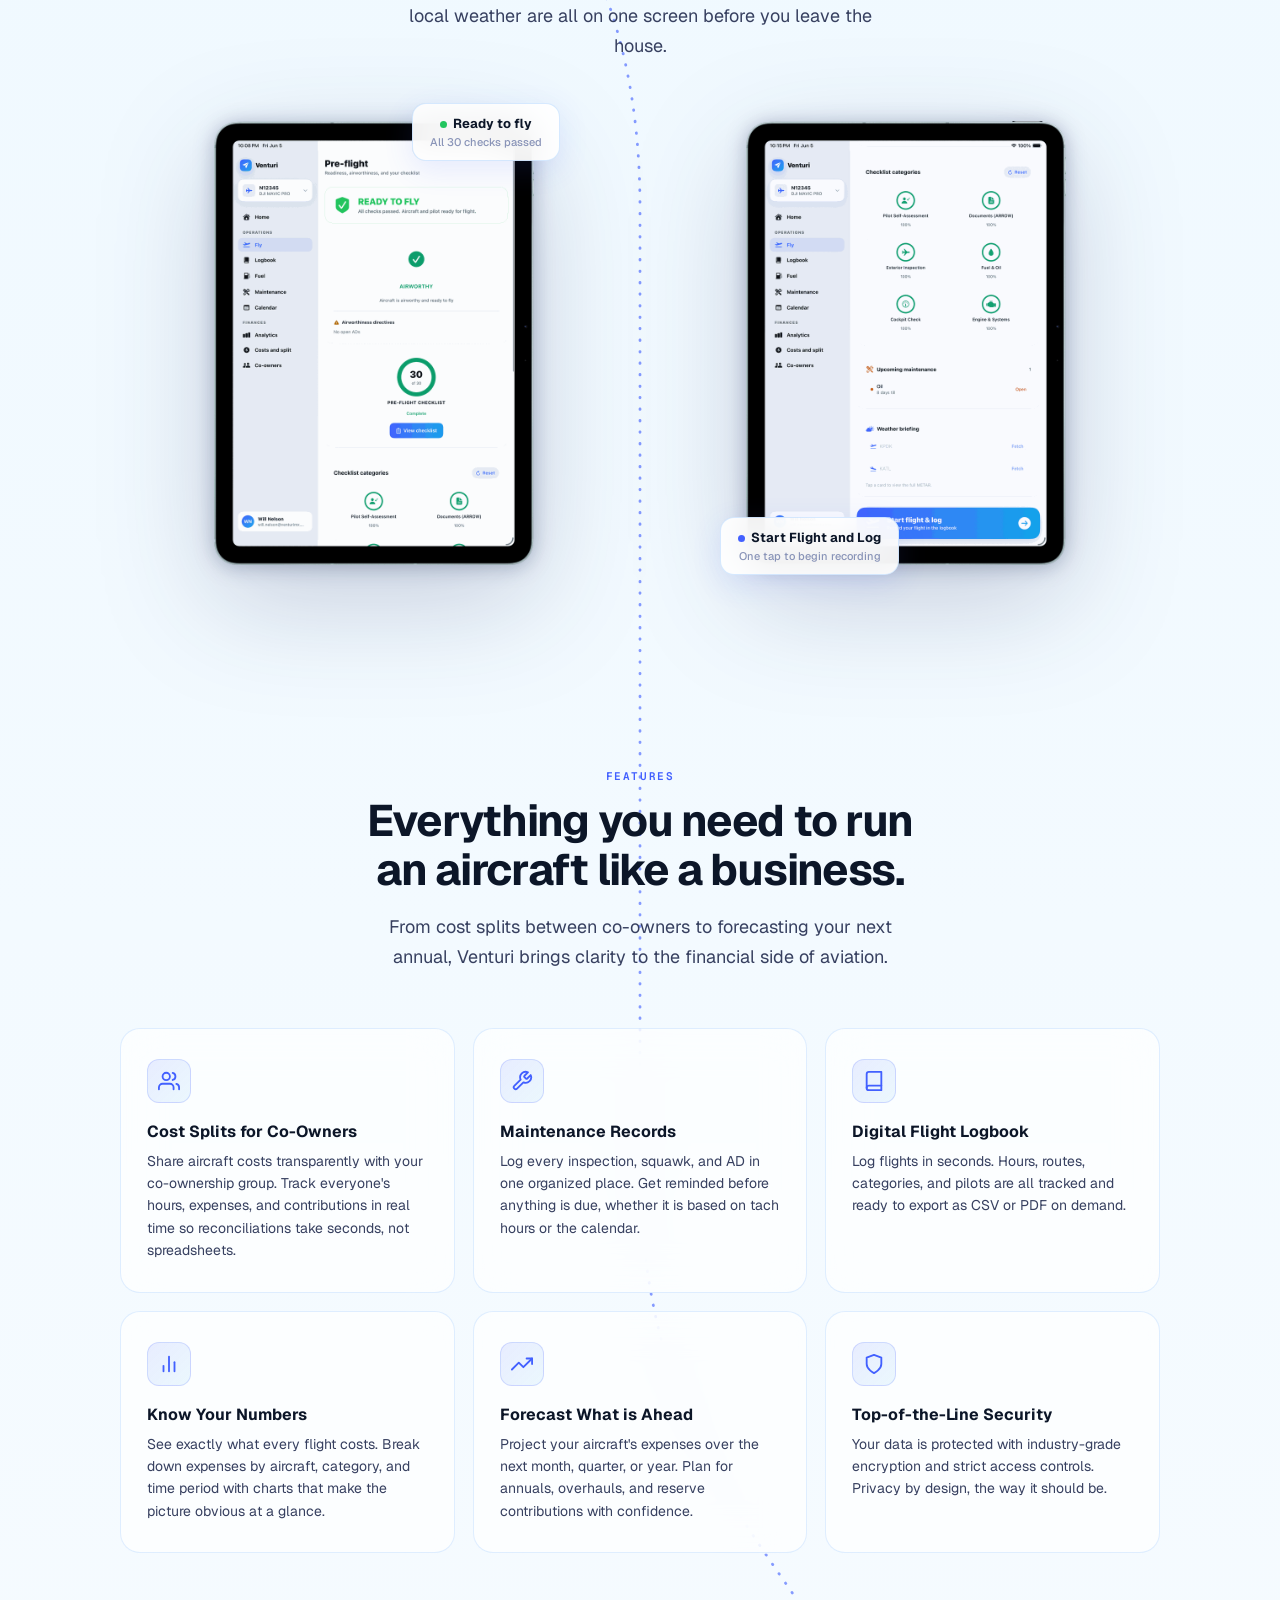
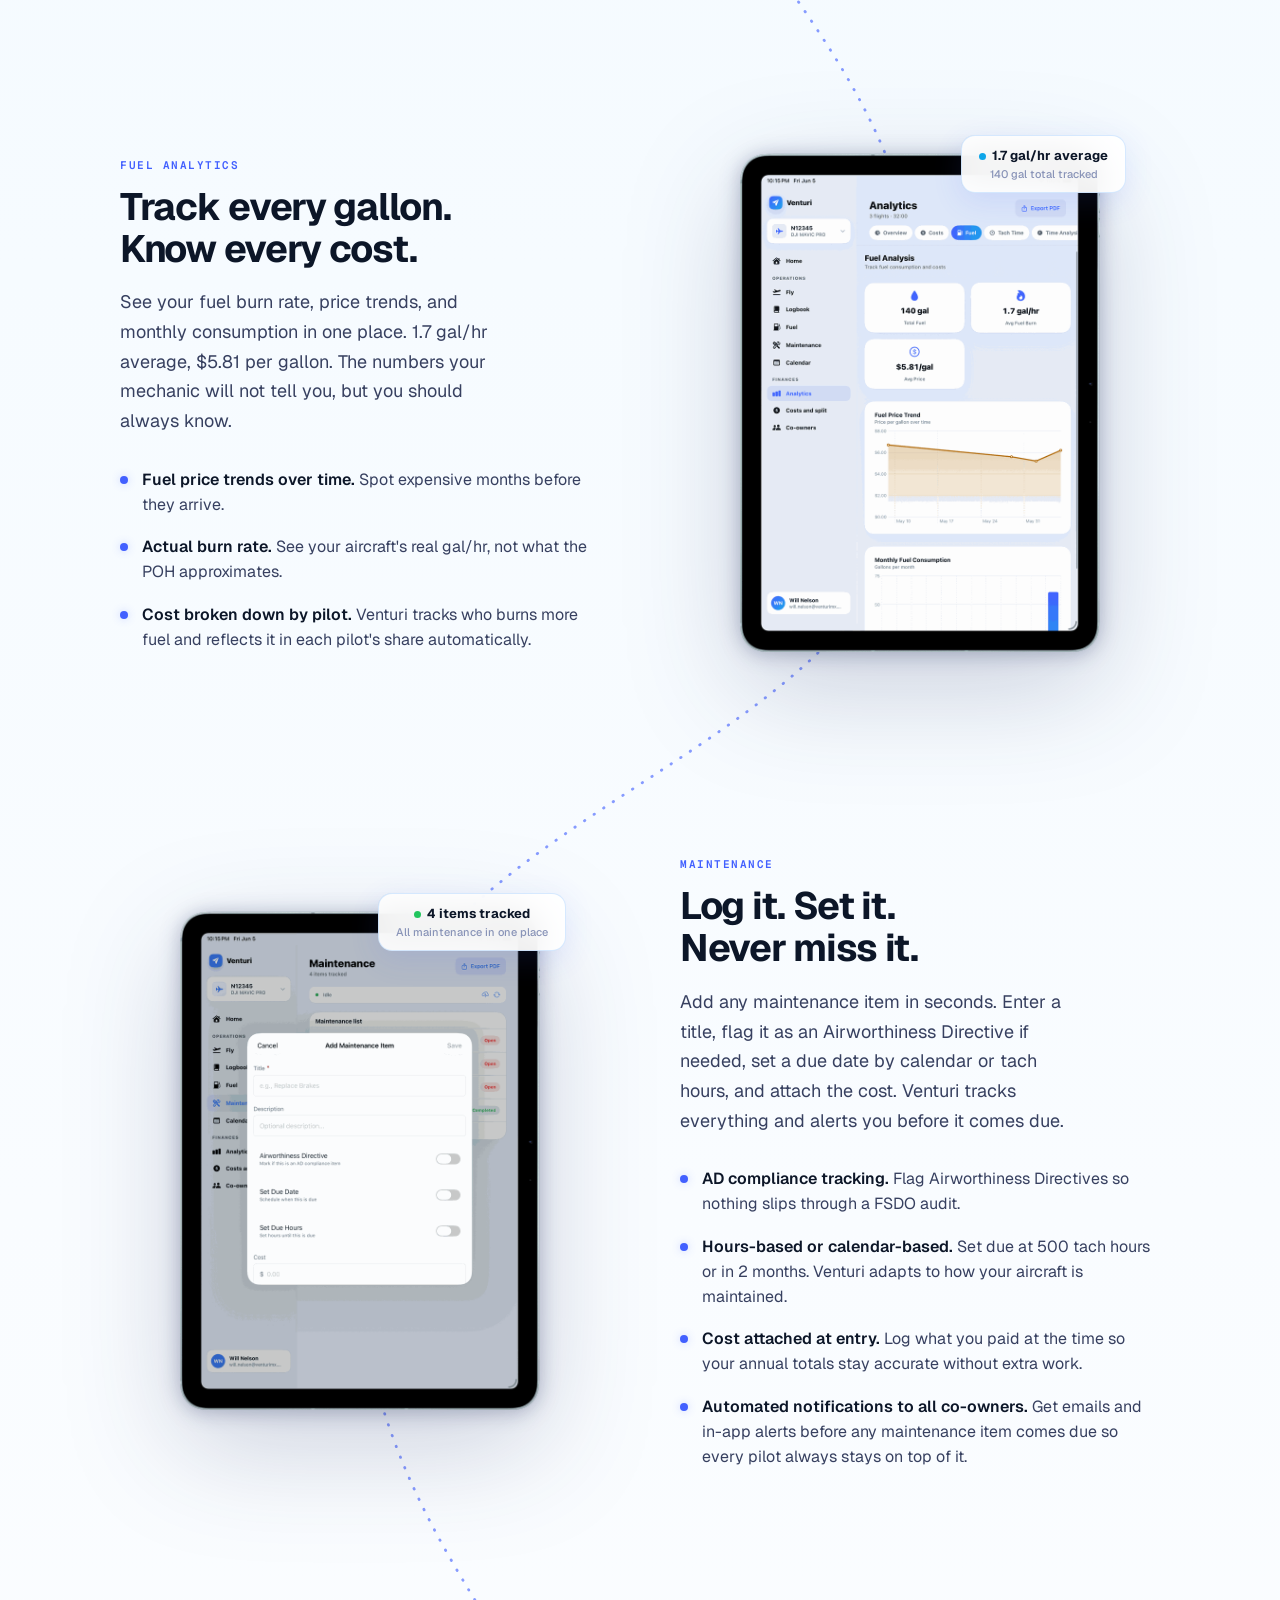
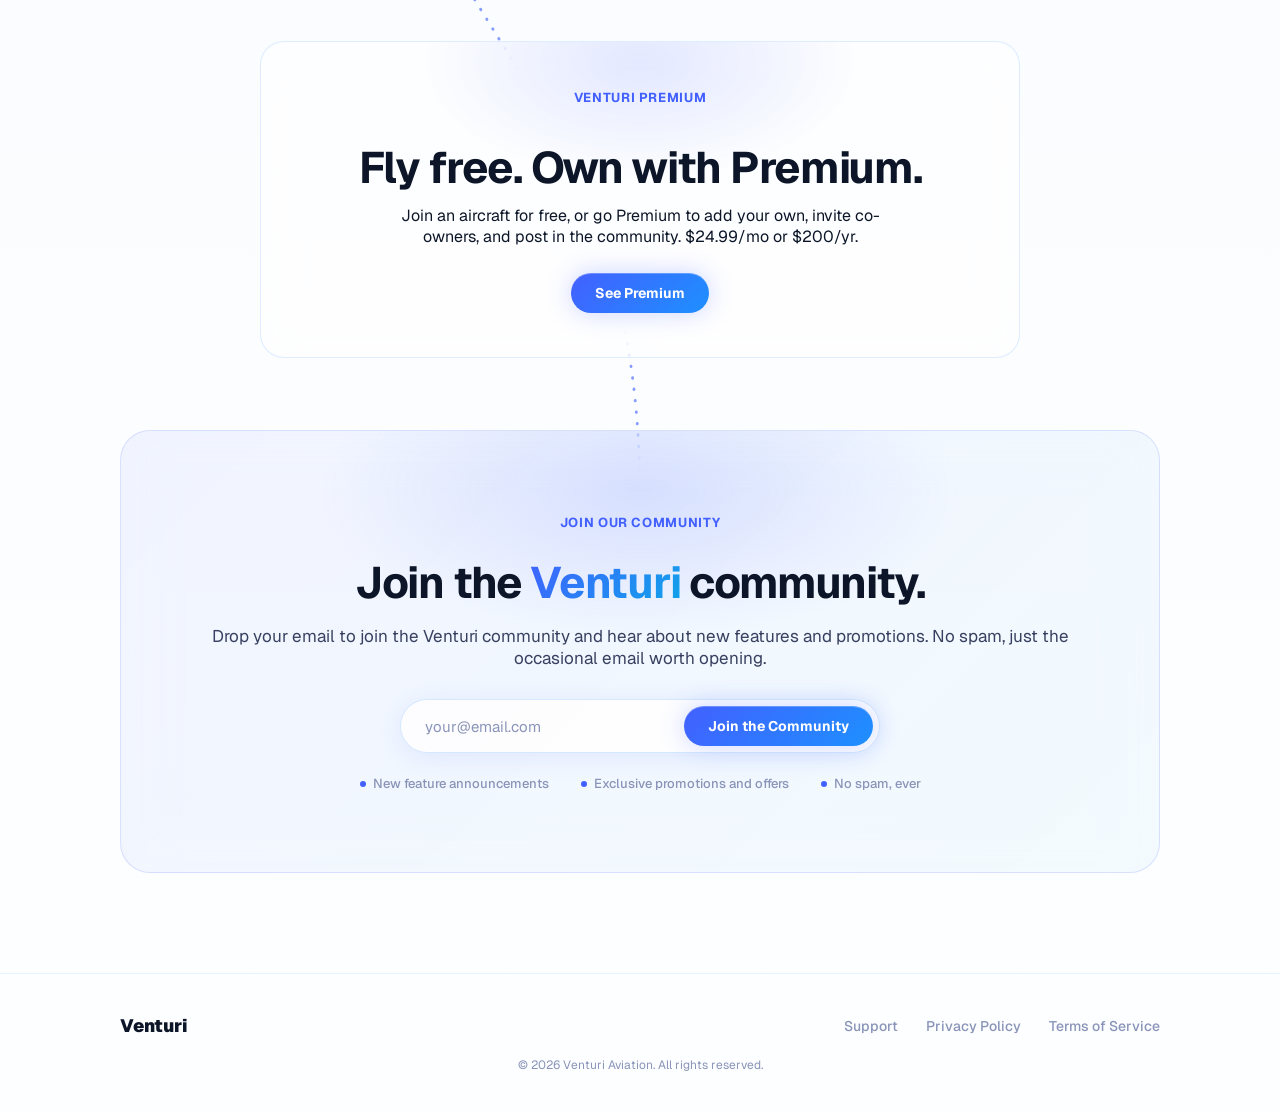
==== commit 7729c0e1: "Make the nav identical on every page, with a mobile menu The nav had drifted into four different ver" ====
--- a/index.html
+++ b/index.html
@@ -456,7 +456,6 @@
   .container { padding: 0 24px; }
   nav { padding: 0 20px; }
   .nav-links { gap: 16px; }
-  .nav-links li:nth-child(-n+4) { display: none; }
   .hero { padding-top: 64px; }
   .hero h1 { font-size: 44px; letter-spacing: -1.8px; }
   .hero-sub { font-size: 17px; }
@@ -509,20 +508,23 @@
 .foot-links a:hover { color: var(--text-2); }
 .foot-copy { margin-top: 20px; font-size: 12px; color: var(--text-3); text-align: center; }
 </style>
+<link rel="stylesheet" href="nav.css">
+<script src="nav.js" defer></script>
 </head>
 <body>
 
 <nav>
   <div class="nav-inner">
     <a href="index.html" class="logo" aria-label="Venturi, back to home"><img src="assets/venturi-mark.svg" alt="Venturi" width="35" height="30"></a>
-    <ul class="nav-links">
+    <button class="nav-toggle" type="button" aria-expanded="false" aria-controls="nav-menu" aria-label="Menu"><span></span><span></span><span></span></button>
+    <ul class="nav-links" id="nav-menu">
       <li><a href="#coowners">Co-Owners</a></li>
       <li><a href="#features">Features</a></li>
       <li><a href="premium.html">Premium</a></li>
       <li><a href="forum.html">Community</a></li>
       <li><a href="support.html">Support</a></li>
-      <li><a href="login.html" id="navAuthLink">Log In</a></li>
-      <li><a href="https://apps.apple.com/us/app/venturi-mx/id6775712250" class="nav-cta" target="_blank" rel="noopener">Download Today</a></li>
+      <li><a class="nav-login" href="login.html">Log In</a></li>
+      <li><a class="nav-cta" href="https://apps.apple.com/us/app/venturi-mx/id6775712250">Download Today</a></li>
     </ul>
   </div>
 </nav>
--- a/nav.css
+++ b/nav.css
@@ -0,0 +1,79 @@
+/* Shared navigation behaviour for every page.
+ *
+ * This file exists because the nav had drifted into four different versions
+ * across nine pages: tabs appeared and vanished depending on where you were,
+ * the CTA had two different names, and three different breakpoints hid
+ * different items. Keeping the behaviour in one place stops that recurring.
+ *
+ * Load this AFTER the page's own styles so these rules win.
+ */
+
+/* Log In sits beside the CTA but is a plain link, not a second button. */
+.nav-links .nav-login { font-weight: 600; }
+
+/* Current page indicator, so it is obvious where you are. */
+.nav-links a.is-active { color: var(--text); font-weight: 700; }
+.nav-links a.is-active:not(.nav-cta) { position: relative; }
+.nav-links a.is-active:not(.nav-cta)::after {
+  content: ""; position: absolute; left: 0; right: 0; bottom: -7px;
+  height: 2px; border-radius: 2px; background: var(--blue);
+}
+
+/* Hamburger, desktop-hidden. */
+.nav-toggle {
+  display: none;
+  /* Column, not the flex default of row: the bars stack, and the collapse-to-X
+     transform below depends on that stacking. */
+  flex-direction: column;
+  align-items: center; justify-content: center;
+  width: 42px; height: 42px; margin-left: auto; padding: 0;
+  background: transparent; border: 0; border-radius: 10px; cursor: pointer;
+}
+.nav-toggle span {
+  display: block; width: 20px; height: 2px; border-radius: 2px;
+  background: var(--text);
+  transition: transform 0.22s ease, opacity 0.18s ease;
+}
+.nav-toggle span + span { margin-top: 5px; }
+.nav-toggle[aria-expanded="true"] span:nth-child(1) { transform: translateY(7px) rotate(45deg); }
+.nav-toggle[aria-expanded="true"] span:nth-child(2) { opacity: 0; }
+.nav-toggle[aria-expanded="true"] span:nth-child(3) { transform: translateY(-7px) rotate(-45deg); }
+.nav-toggle:focus-visible { outline: 2px solid var(--blue); outline-offset: 2px; }
+
+/* One breakpoint for every page. Previously these were 880, 720, and none. */
+@media (max-width: 880px) {
+  .nav-toggle { display: inline-flex; }
+
+  nav .nav-links {
+    position: absolute; top: 100%; left: 0; right: 0;
+    display: none; flex-direction: column; align-items: stretch;
+    gap: 0; padding: 6px 20px 18px; margin: 0;
+    background: rgba(232, 246, 255, 0.97);
+    backdrop-filter: blur(28px); -webkit-backdrop-filter: blur(28px);
+    border-bottom: 1px solid rgba(170, 210, 255, 0.32);
+    box-shadow: 0 18px 34px rgba(36, 64, 160, 0.12);
+    max-height: calc(100vh - 64px); overflow-y: auto;
+  }
+  nav .nav-links.is-open { display: flex; }
+
+  nav .nav-links li,
+  nav .nav-links #navAuthSlot > li { width: 100%; }
+
+  nav .nav-links a {
+    display: block; padding: 14px 2px; font-size: 16px;
+    border-bottom: 1px solid rgba(11, 18, 32, 0.07);
+  }
+  /* The underline indicator does not read well as a full-width row. */
+  nav .nav-links a.is-active::after { display: none; }
+  nav .nav-links a.is-active { color: var(--blue); }
+
+  nav .nav-links .nav-cta {
+    text-align: center; margin-top: 14px; padding: 13px 22px;
+    border-bottom: 0;
+  }
+  nav .nav-links .nav-login { border-bottom: 0; }
+}
+
+@media (prefers-reduced-motion: reduce) {
+  .nav-toggle span { transition: none; }
+}
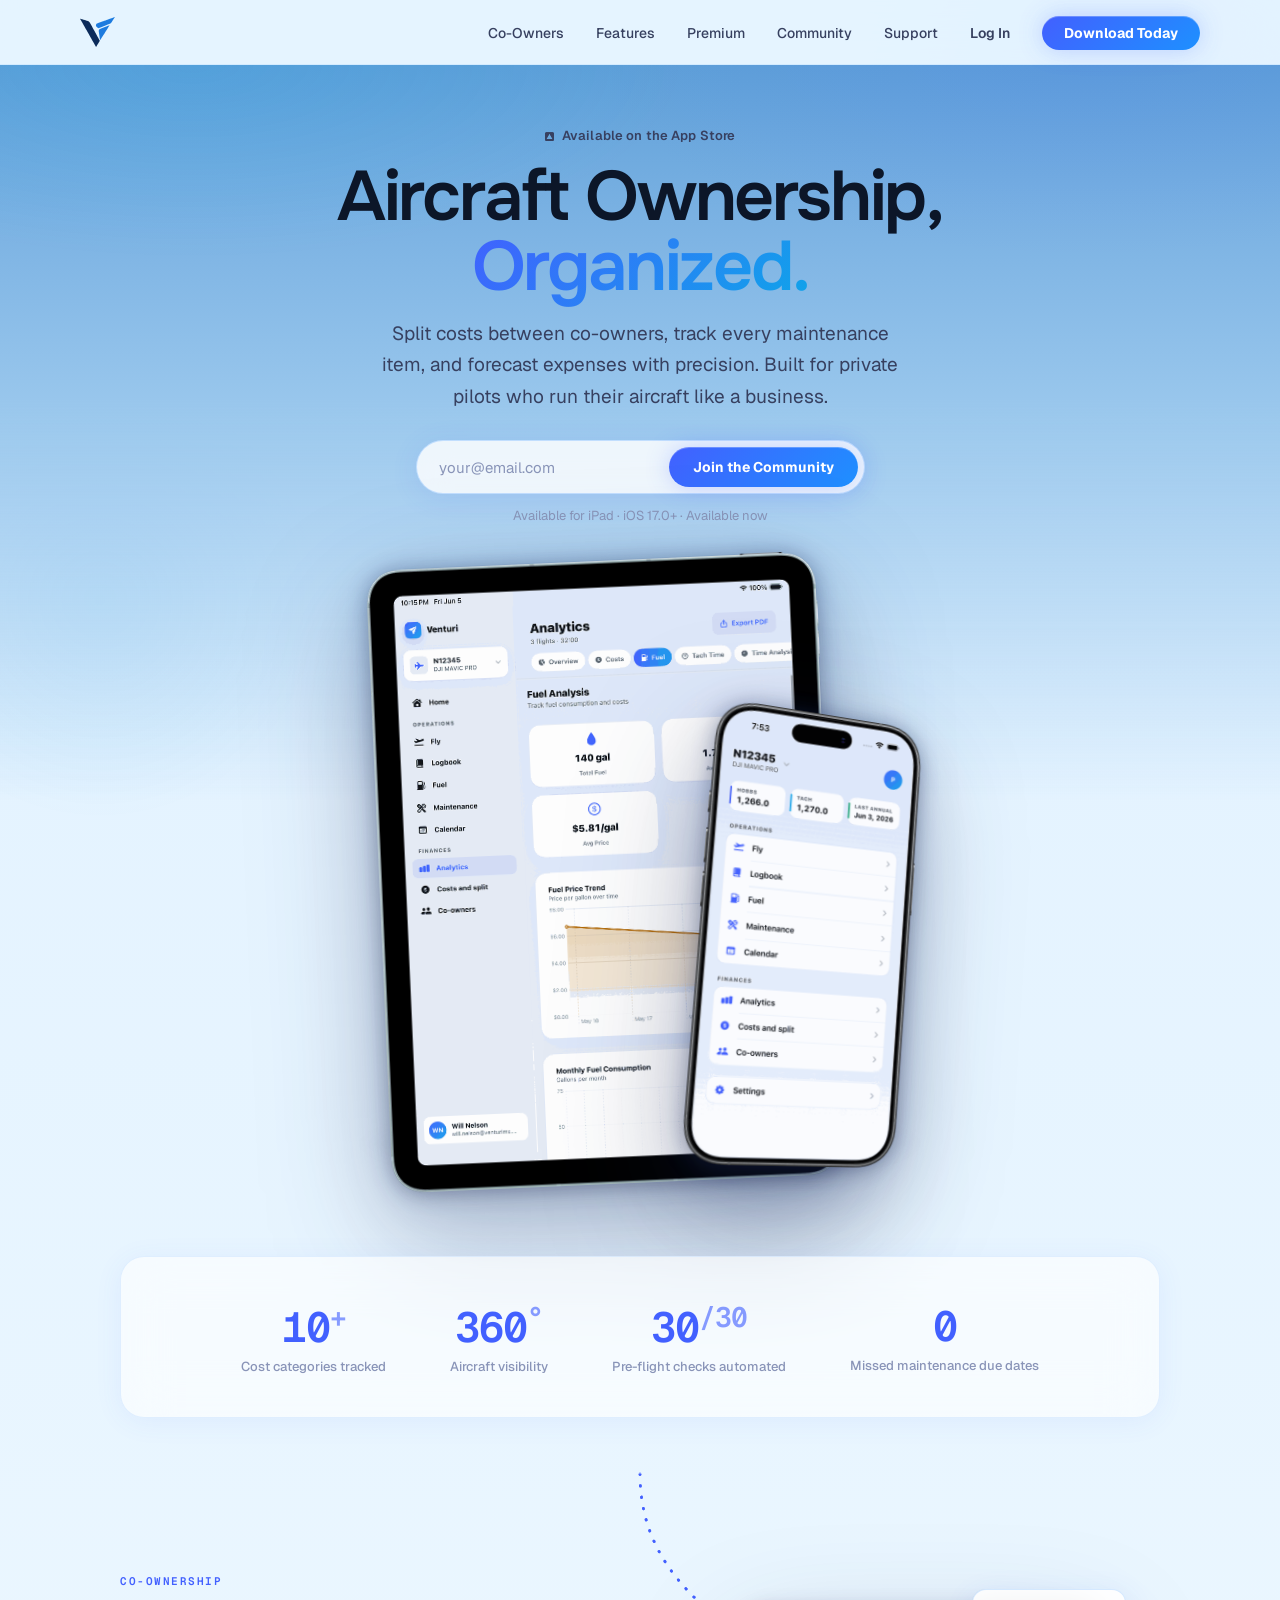
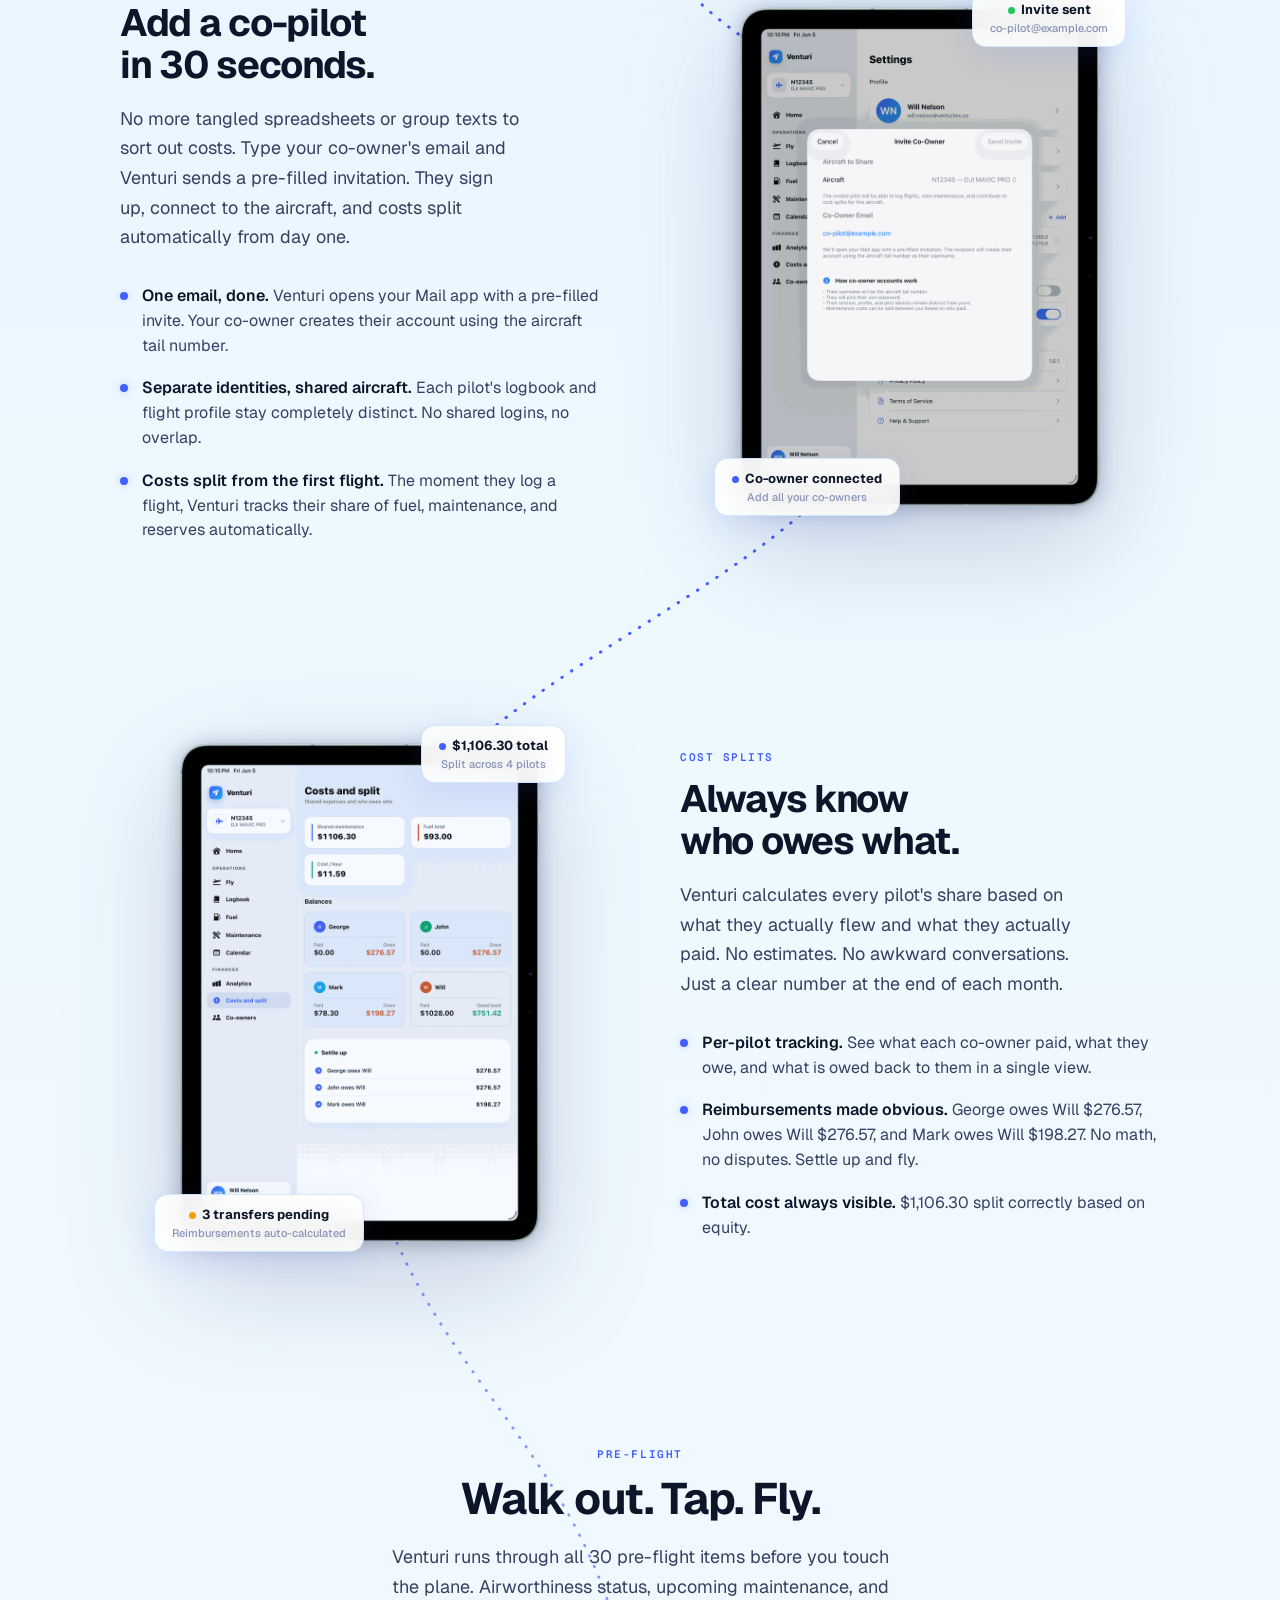
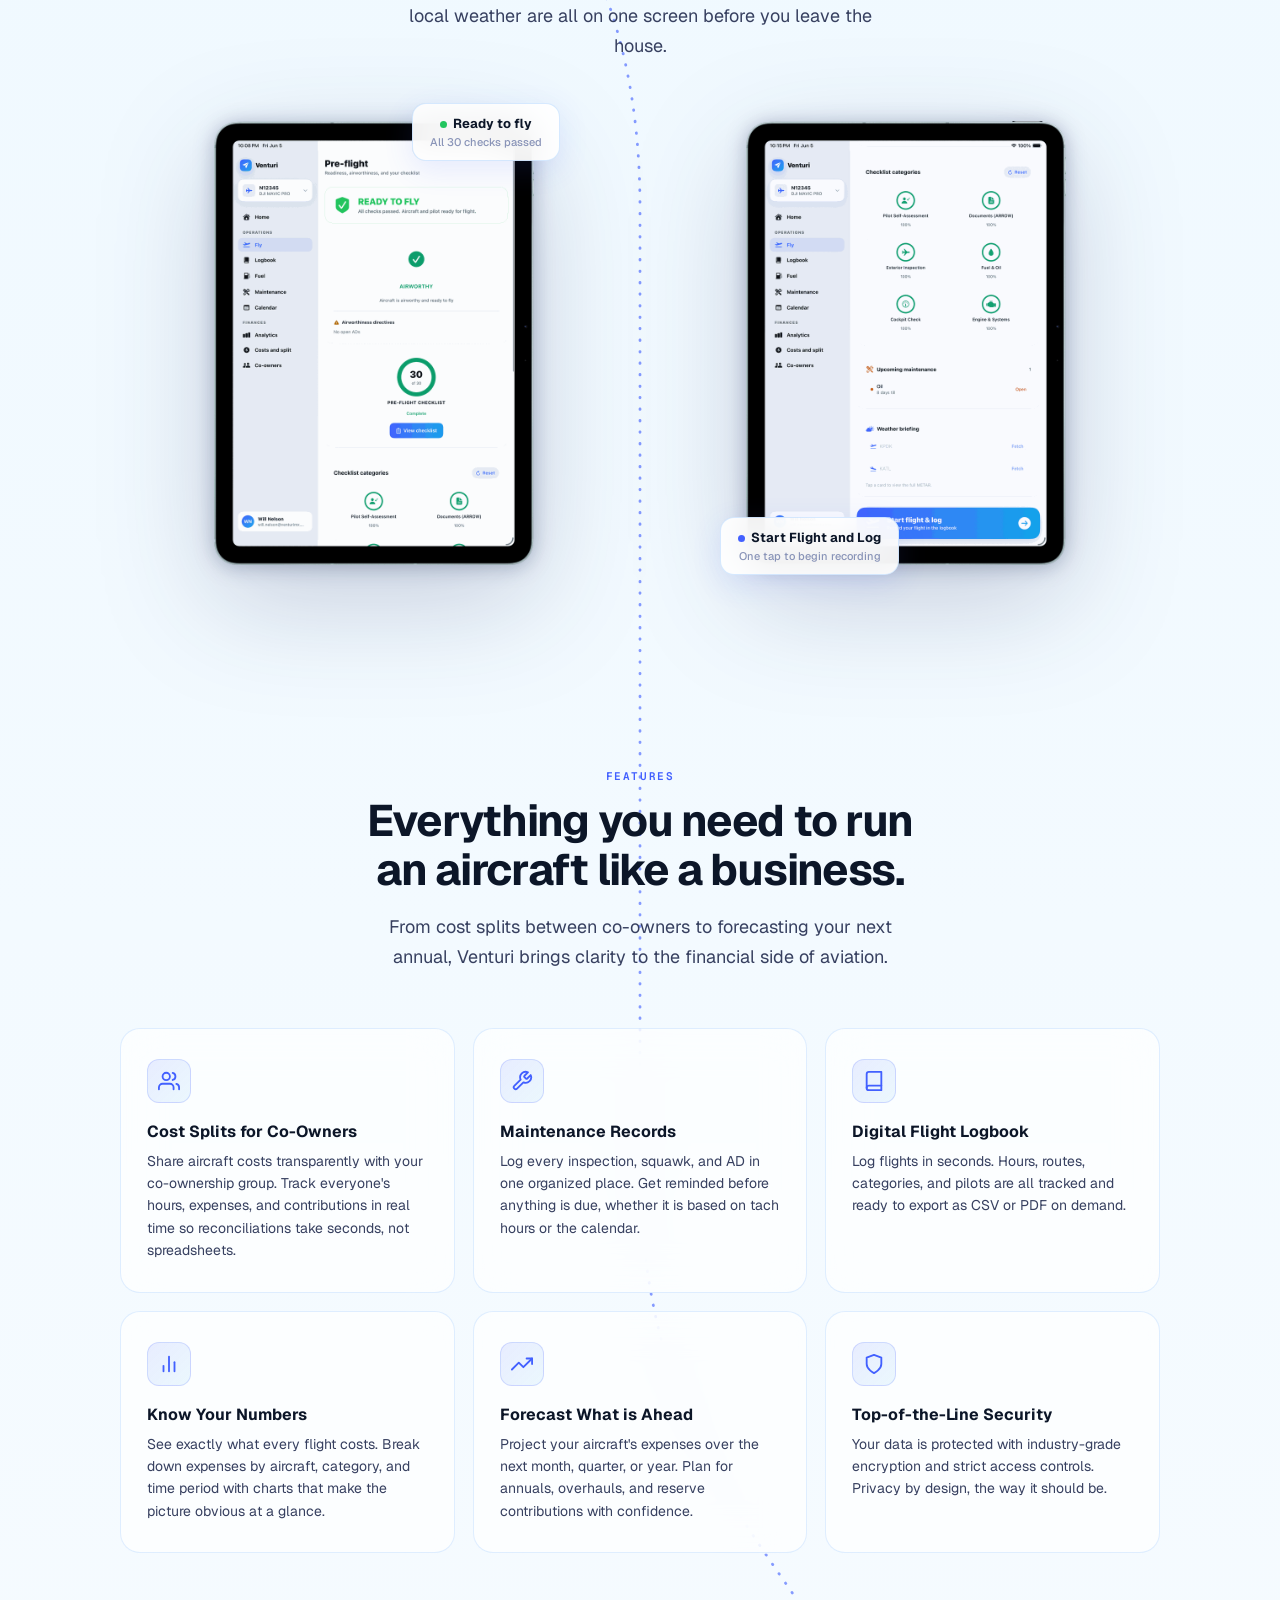
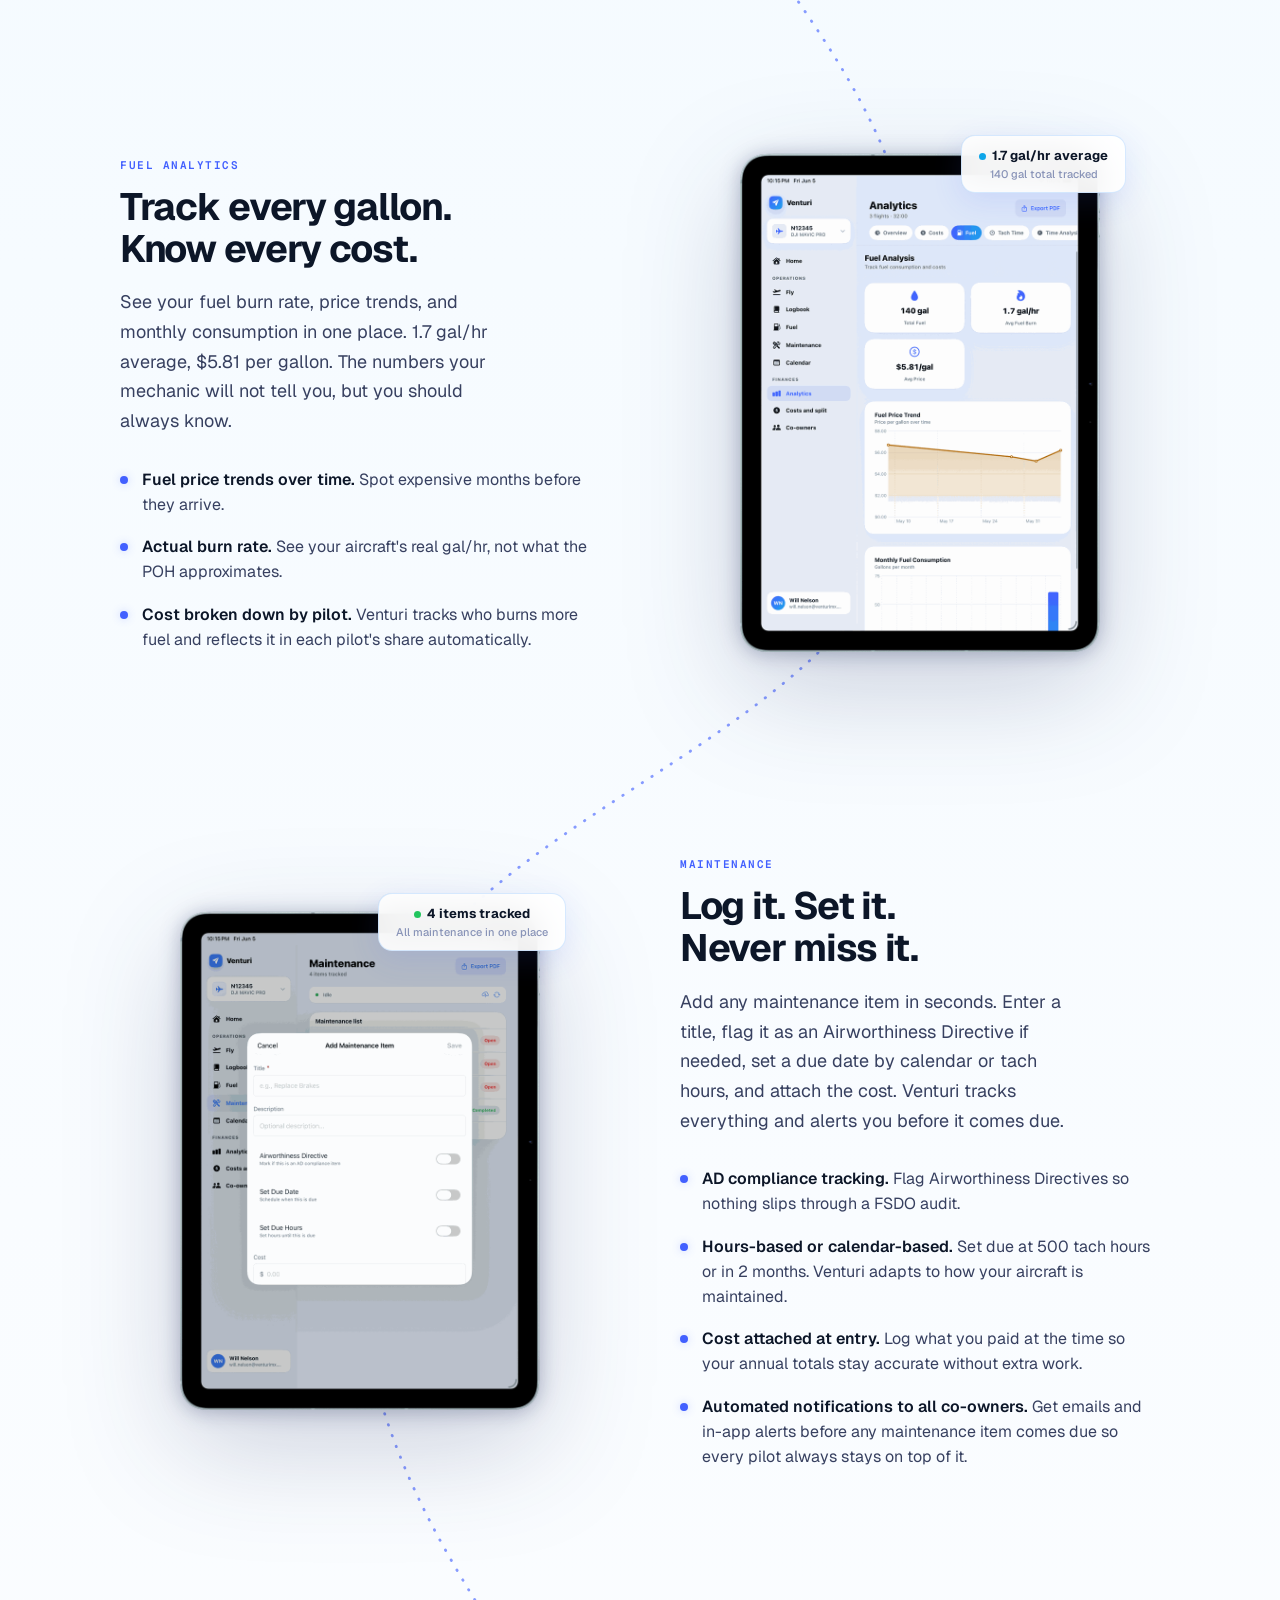
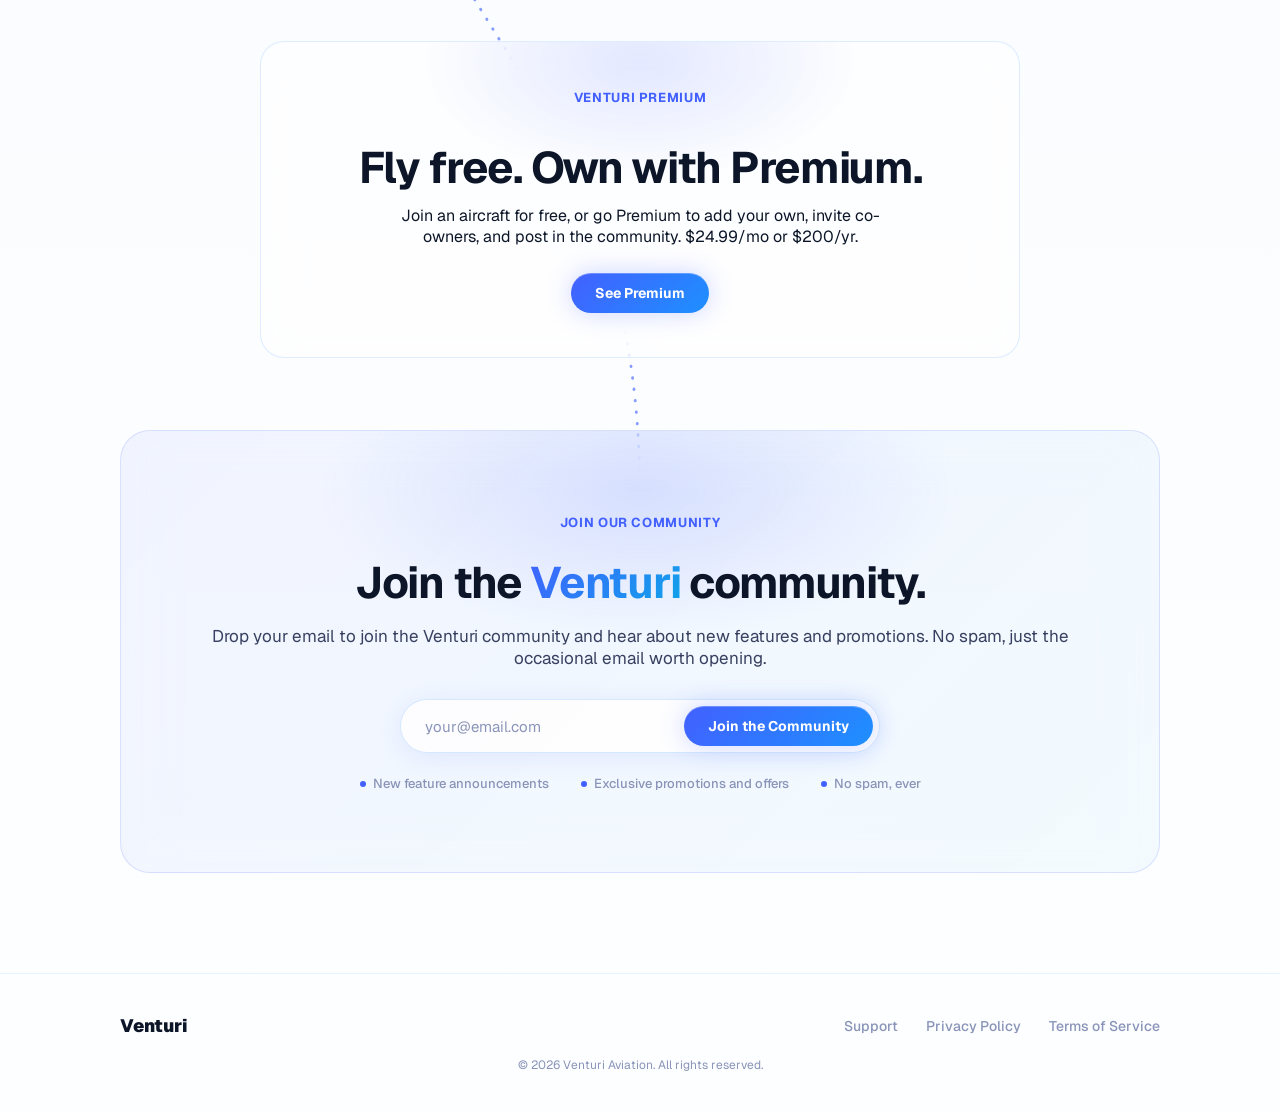
==== commit 8c276797: "Add Vercel Web Analytics to every page The site is static HTML on Vercel, so this uses the plain scr" ====
--- a/index.html
+++ b/index.html
@@ -510,6 +510,8 @@
 </style>
 <link rel="stylesheet" href="nav.css">
 <script src="nav.js" defer></script>
+<!-- Vercel Web Analytics -->
+<script defer src="/_vercel/insights/script.js"></script>
 </head>
 <body>
 
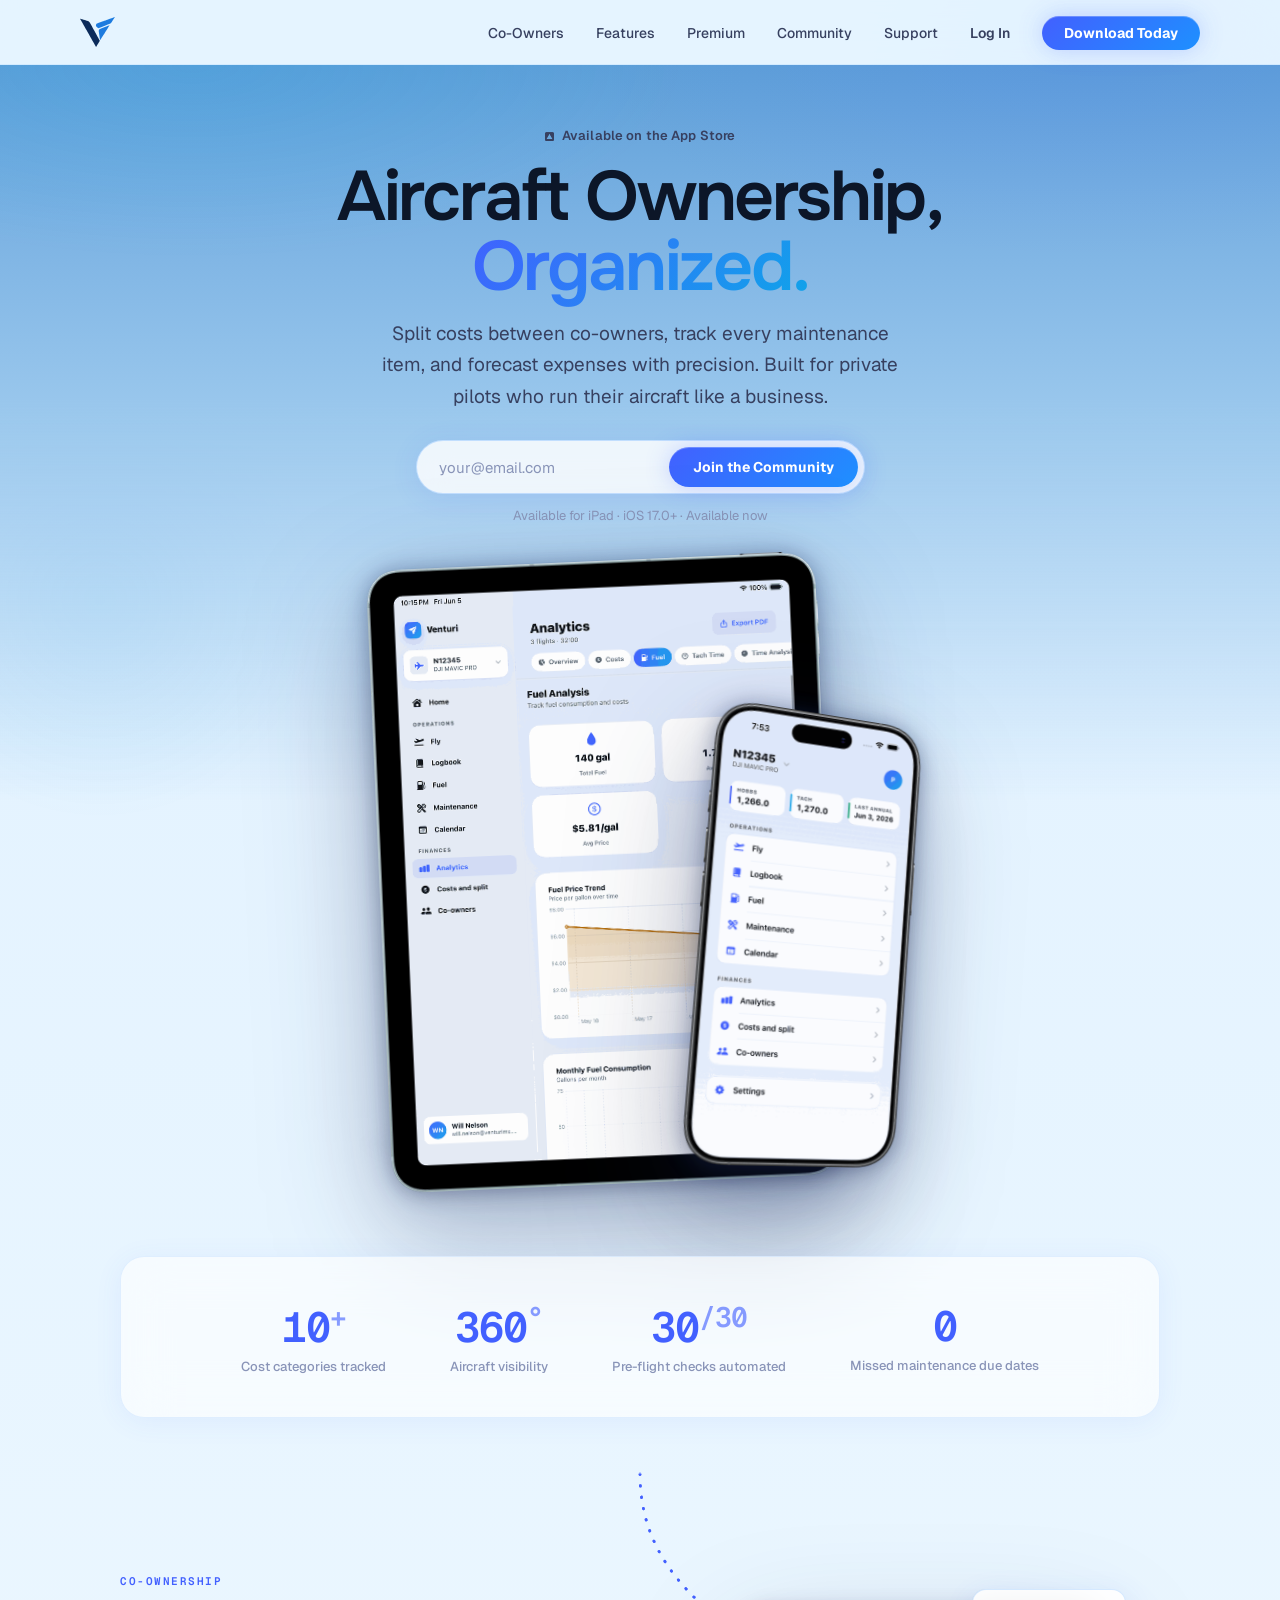
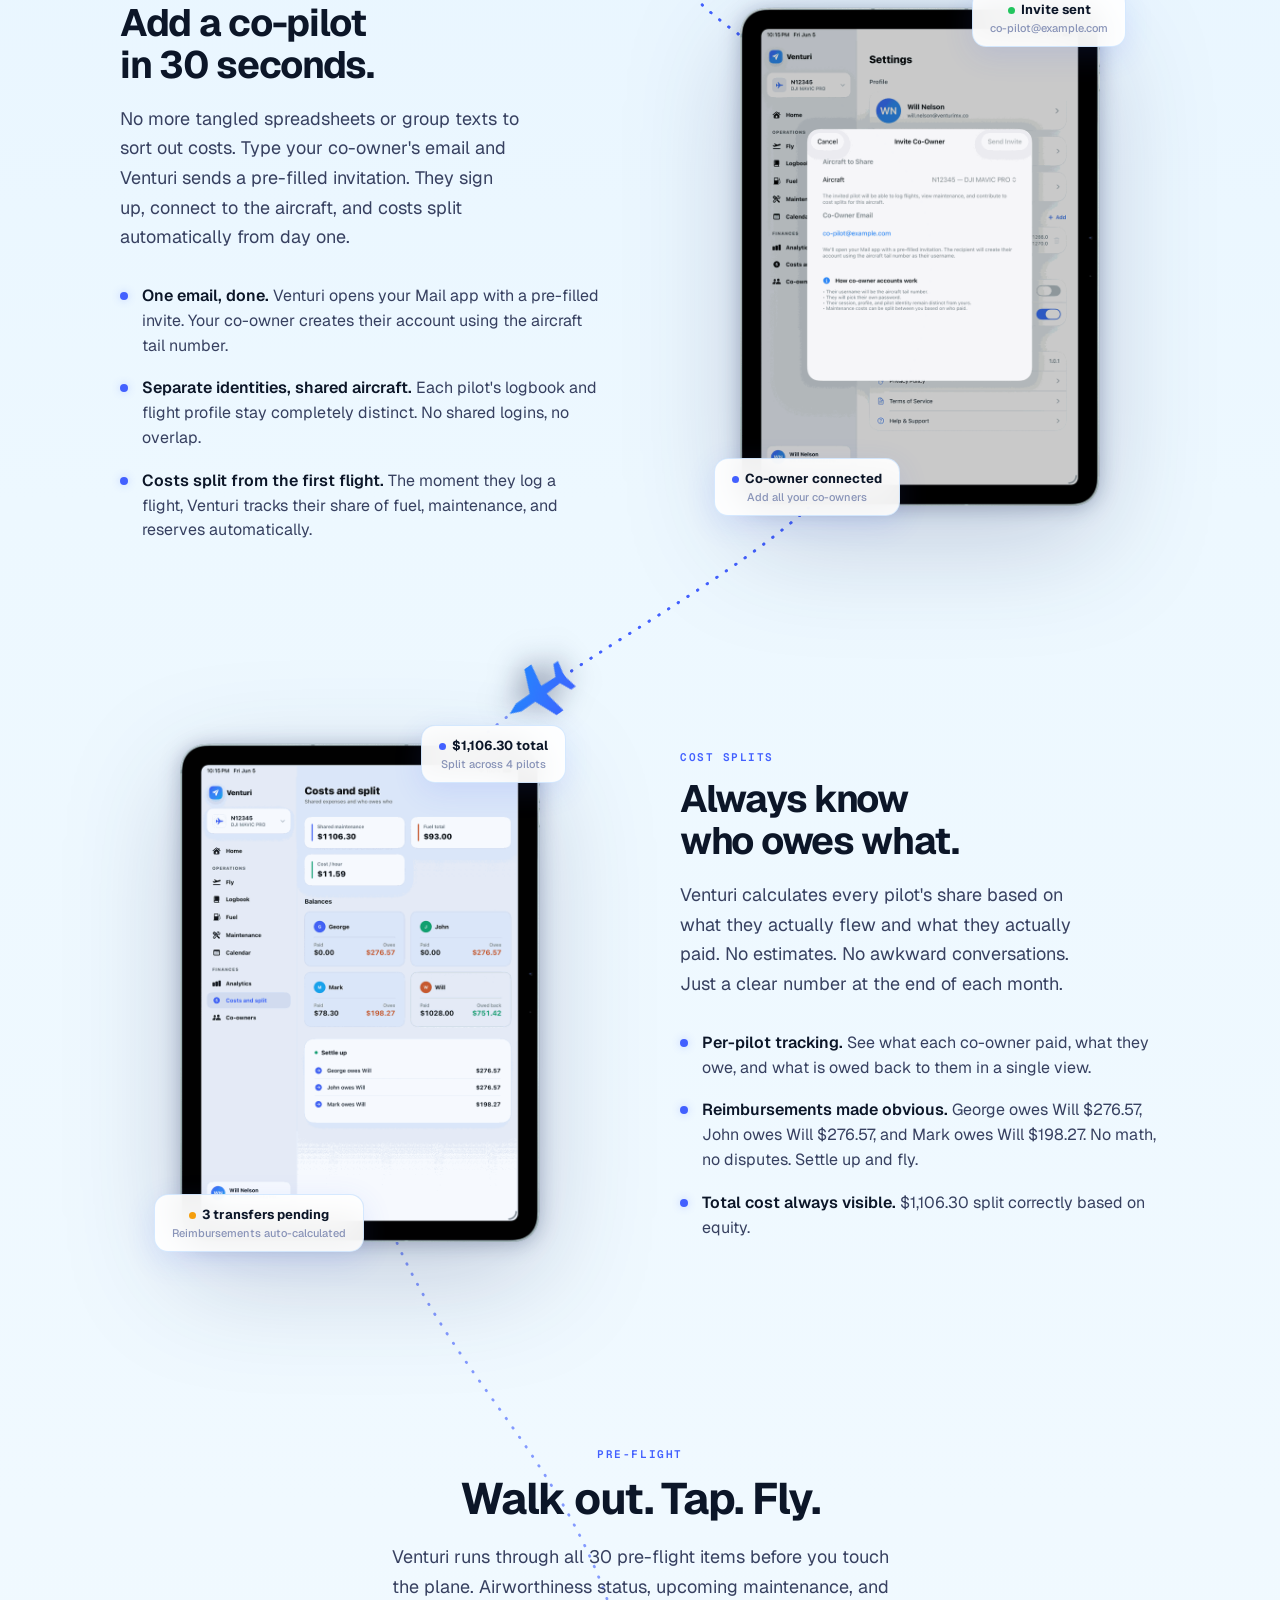
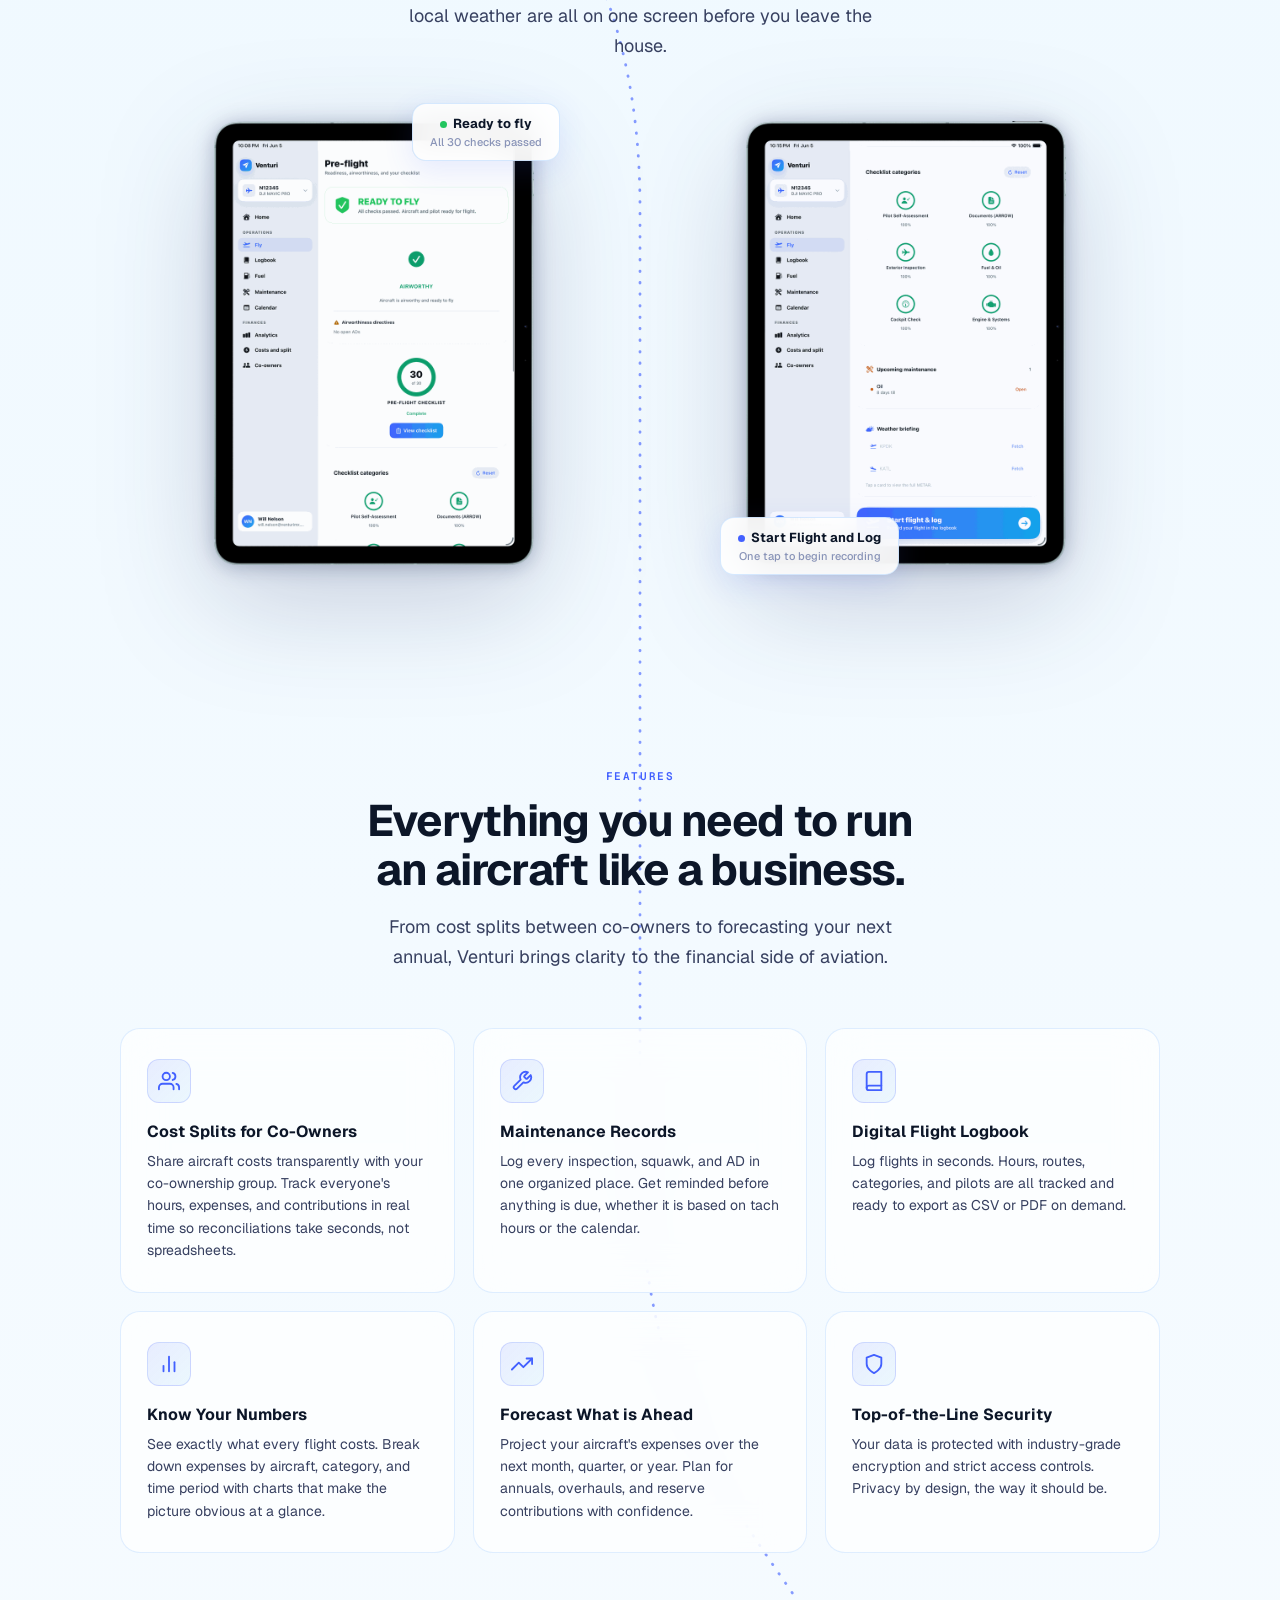
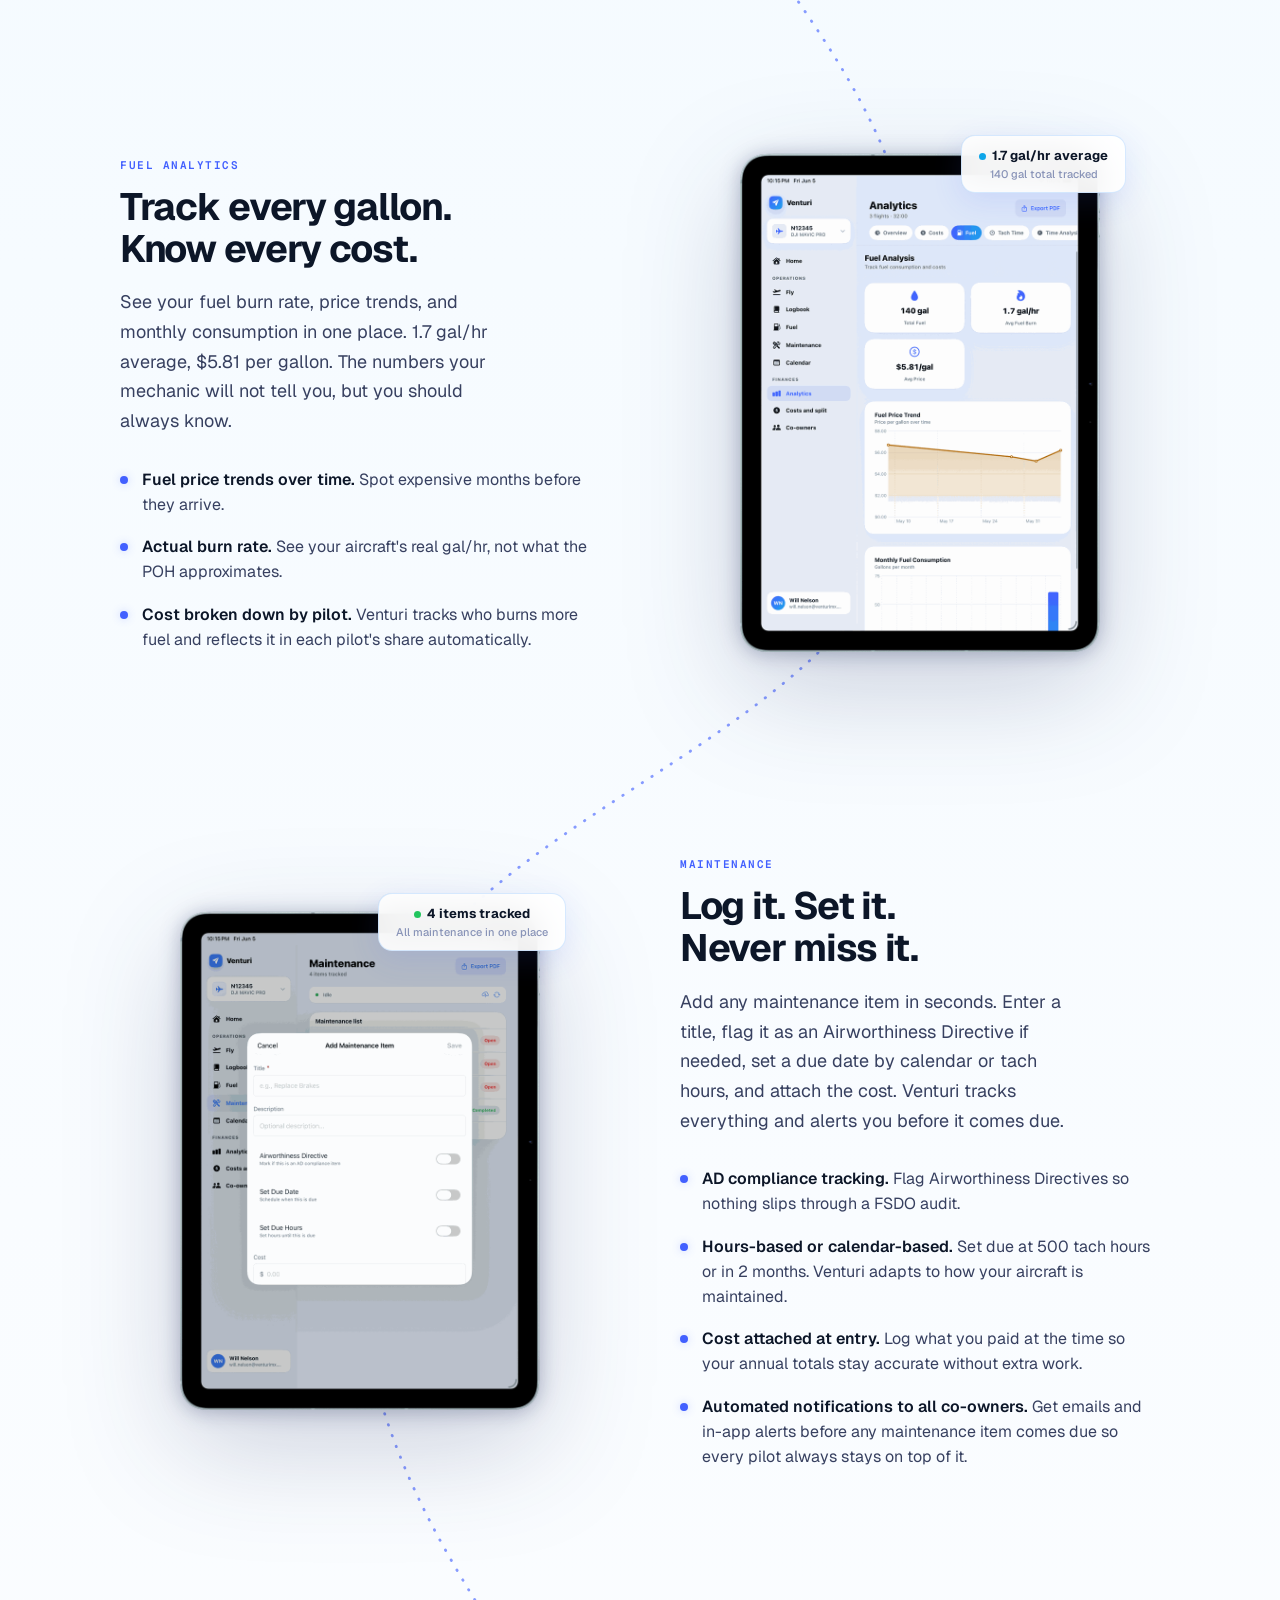
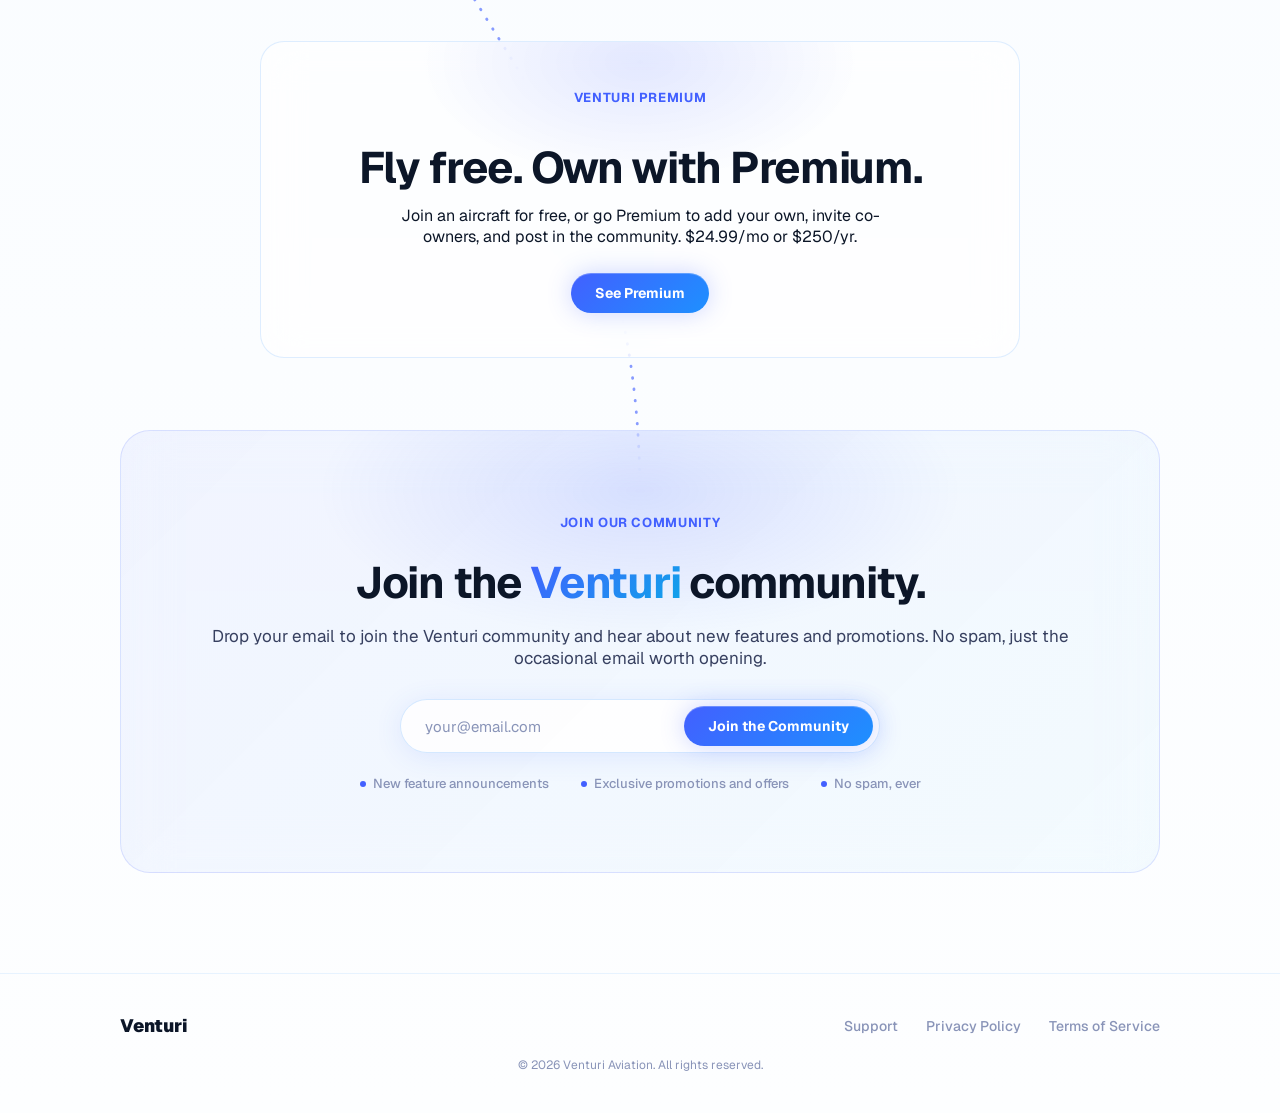
==== commit 16324cad: "Correct pricing sitewide and close legal gaps Pricing: annual was displayed as $200 with "about $16." ====
--- a/index.html
+++ b/index.html
@@ -756,7 +756,7 @@
       <div style="position:absolute;top:-110px;left:50%;transform:translateX(-50%);width:480px;height:260px;background:radial-gradient(ellipse,rgba(66,96,255,0.14) 0%,transparent 65%);pointer-events:none;"></div>
       <div class="shimmer-eyebrow" style="justify-content:center;">Venturi Premium</div>
       <h2 style="position:relative;z-index:1;margin:10px 0 12px;">Fly free. Own with Premium.</h2>
-      <p style="position:relative;z-index:1;max-width:520px;margin:0 auto 26px;">Join an aircraft for free, or go Premium to add your own, invite co-owners, and post in the community. $24.99/mo or $200/yr.</p>
+      <p style="position:relative;z-index:1;max-width:520px;margin:0 auto 26px;">Join an aircraft for free, or go Premium to add your own, invite co-owners, and post in the community. $24.99/mo or $250/yr.</p>
       <div style="position:relative;z-index:1;display:flex;gap:12px;justify-content:center;flex-wrap:wrap;">
         <a href="premium.html" class="btn-blue">See Premium</a>
       </div>
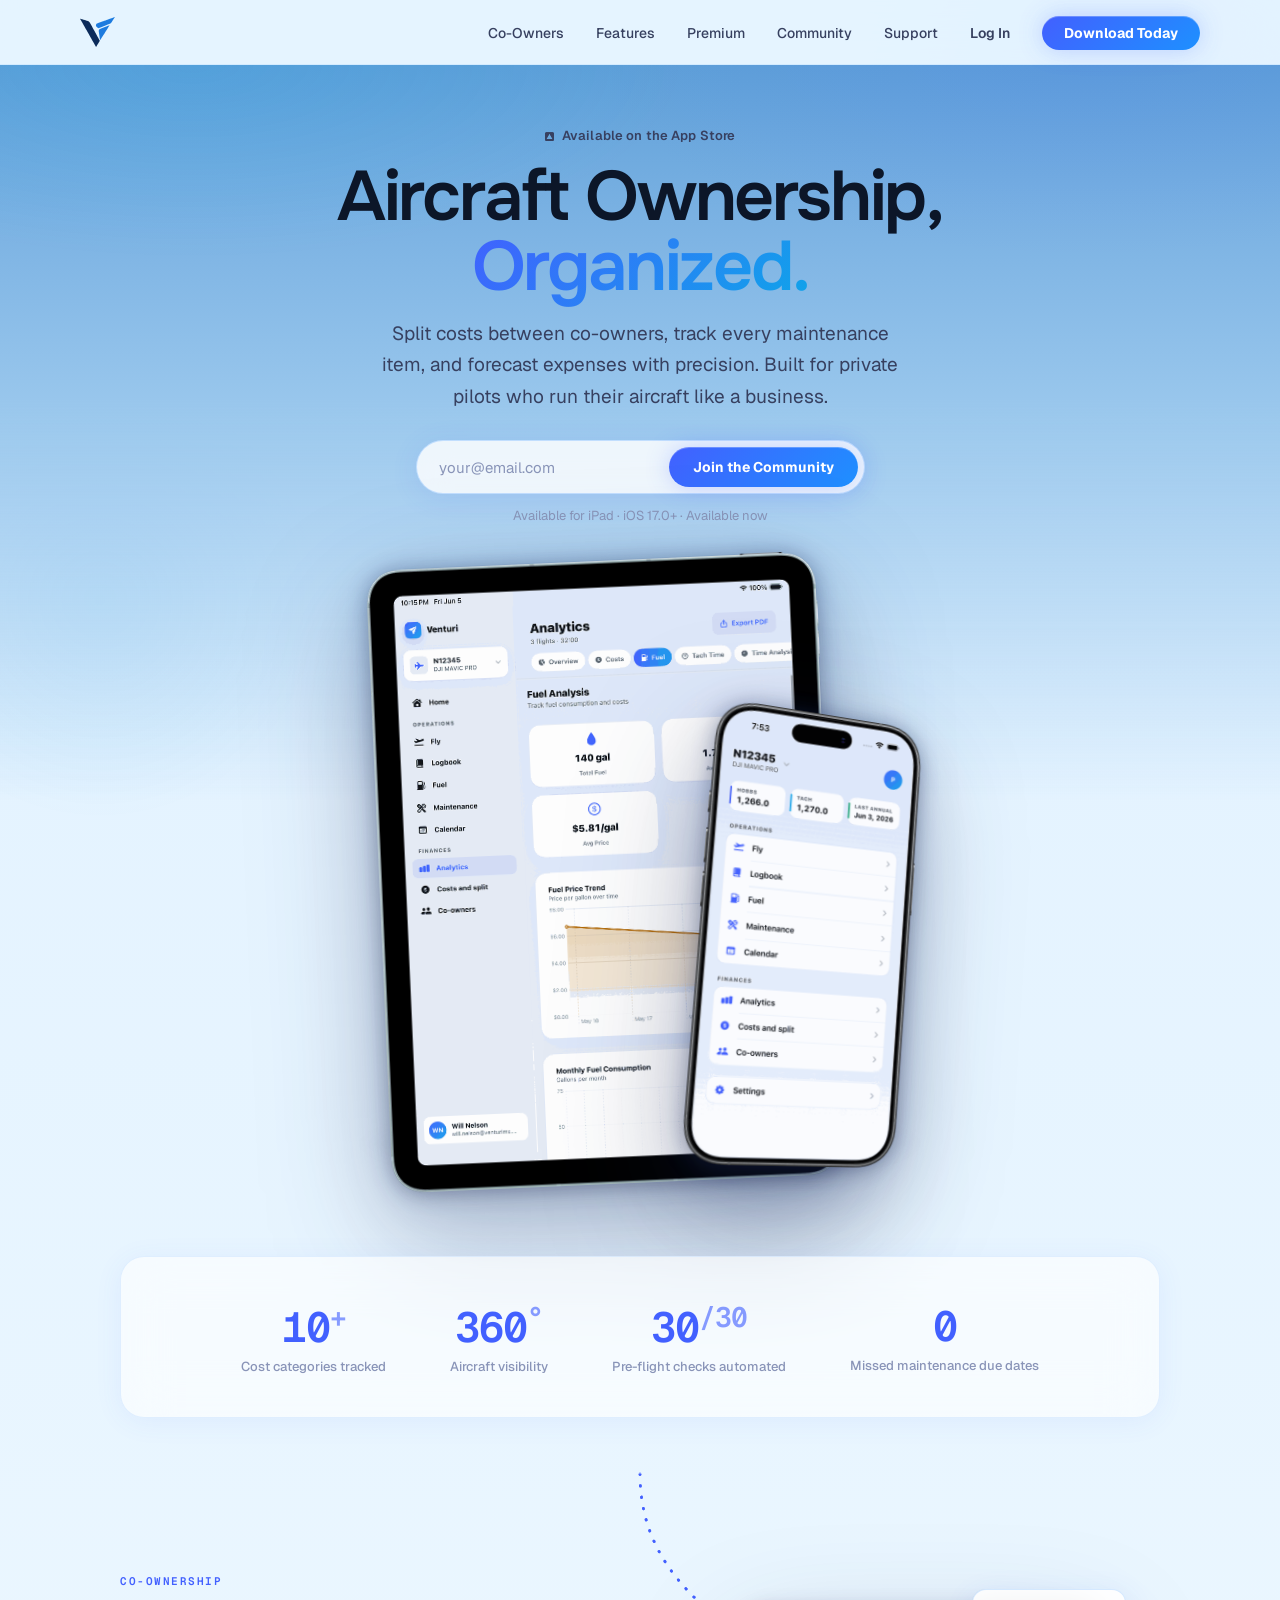
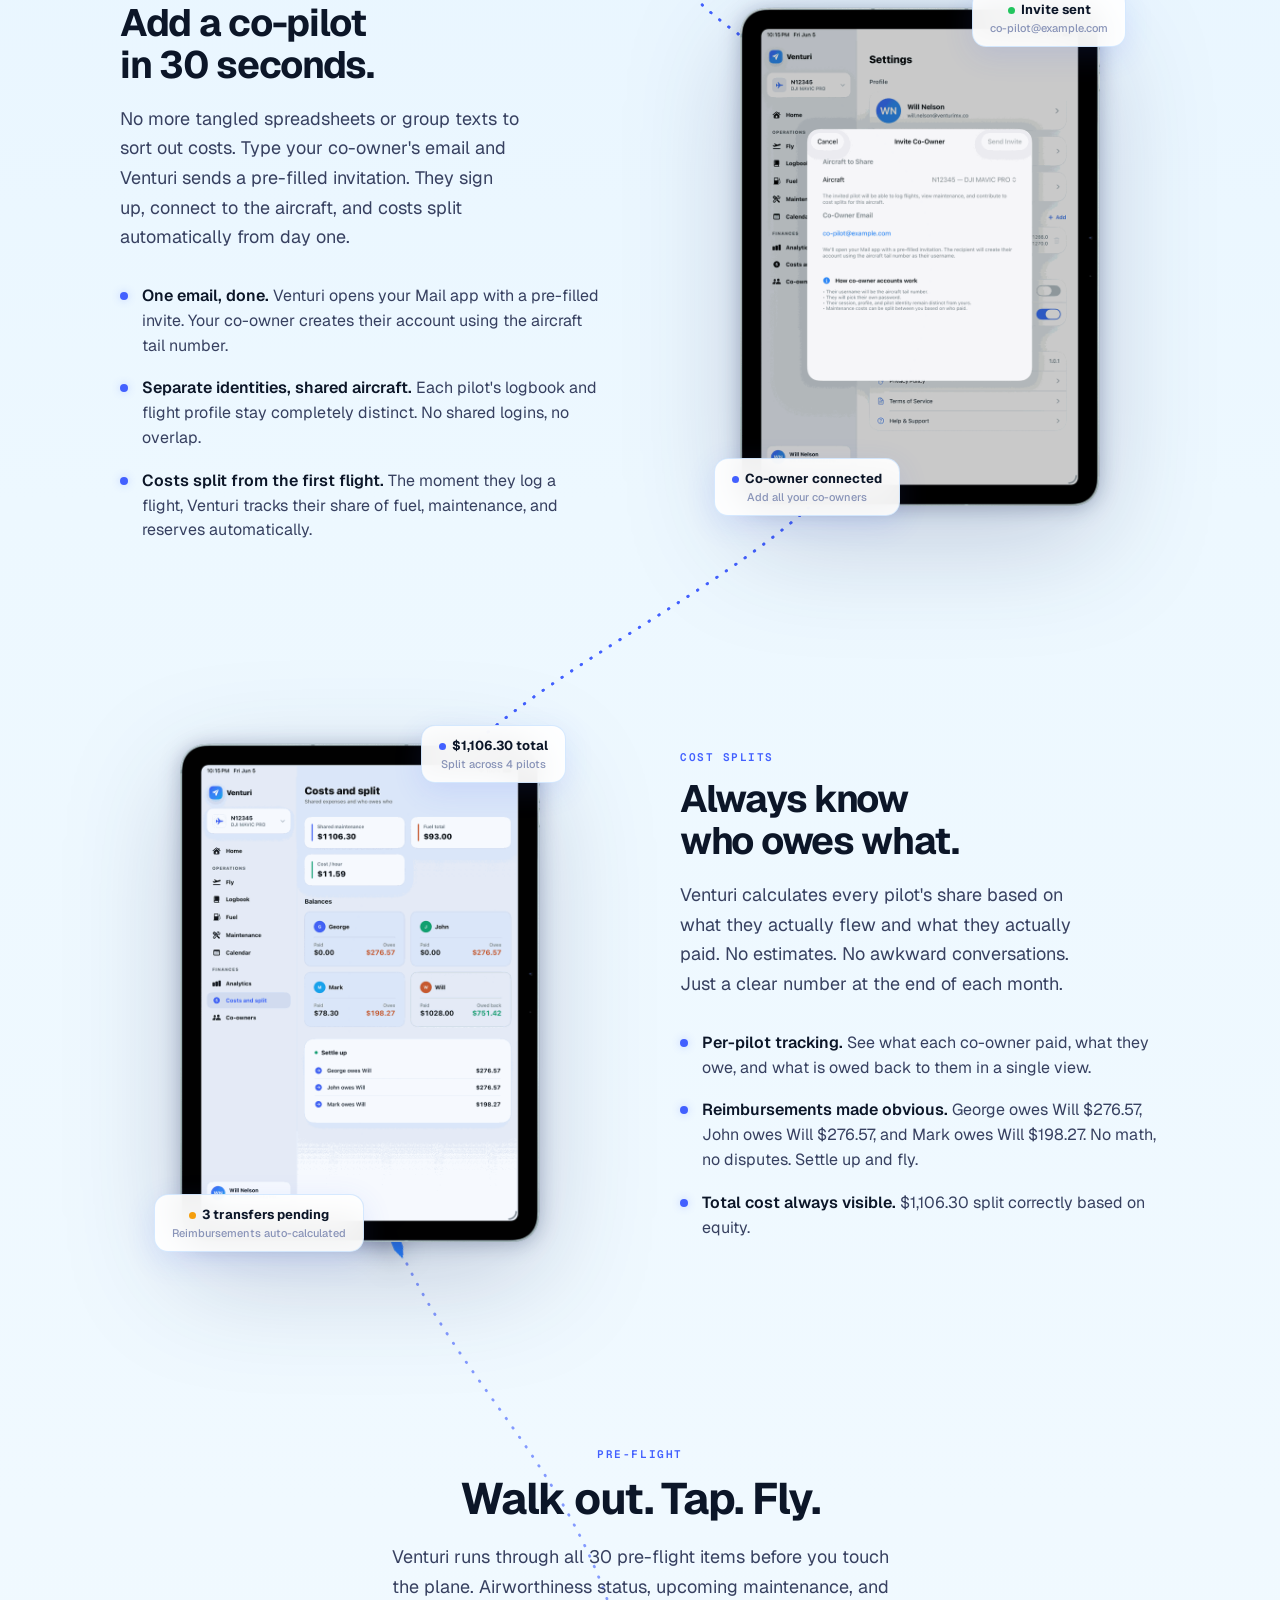
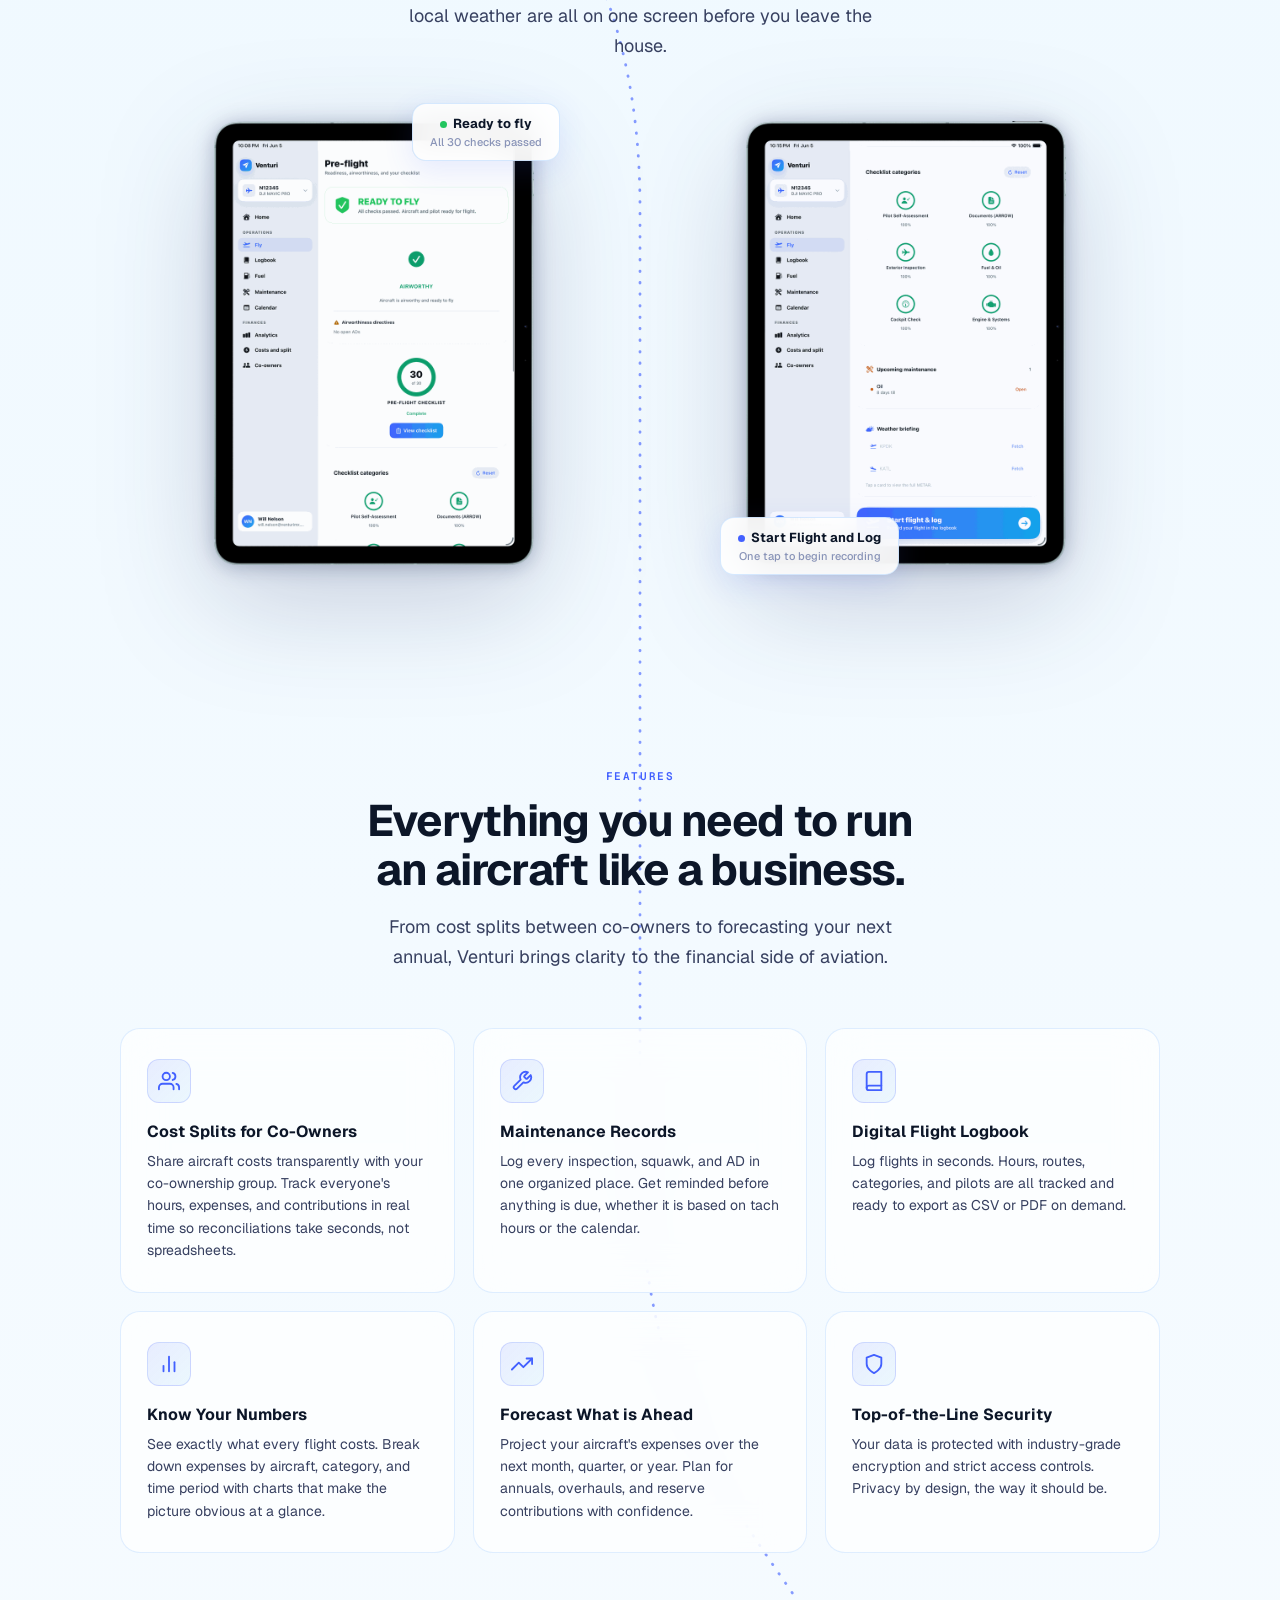
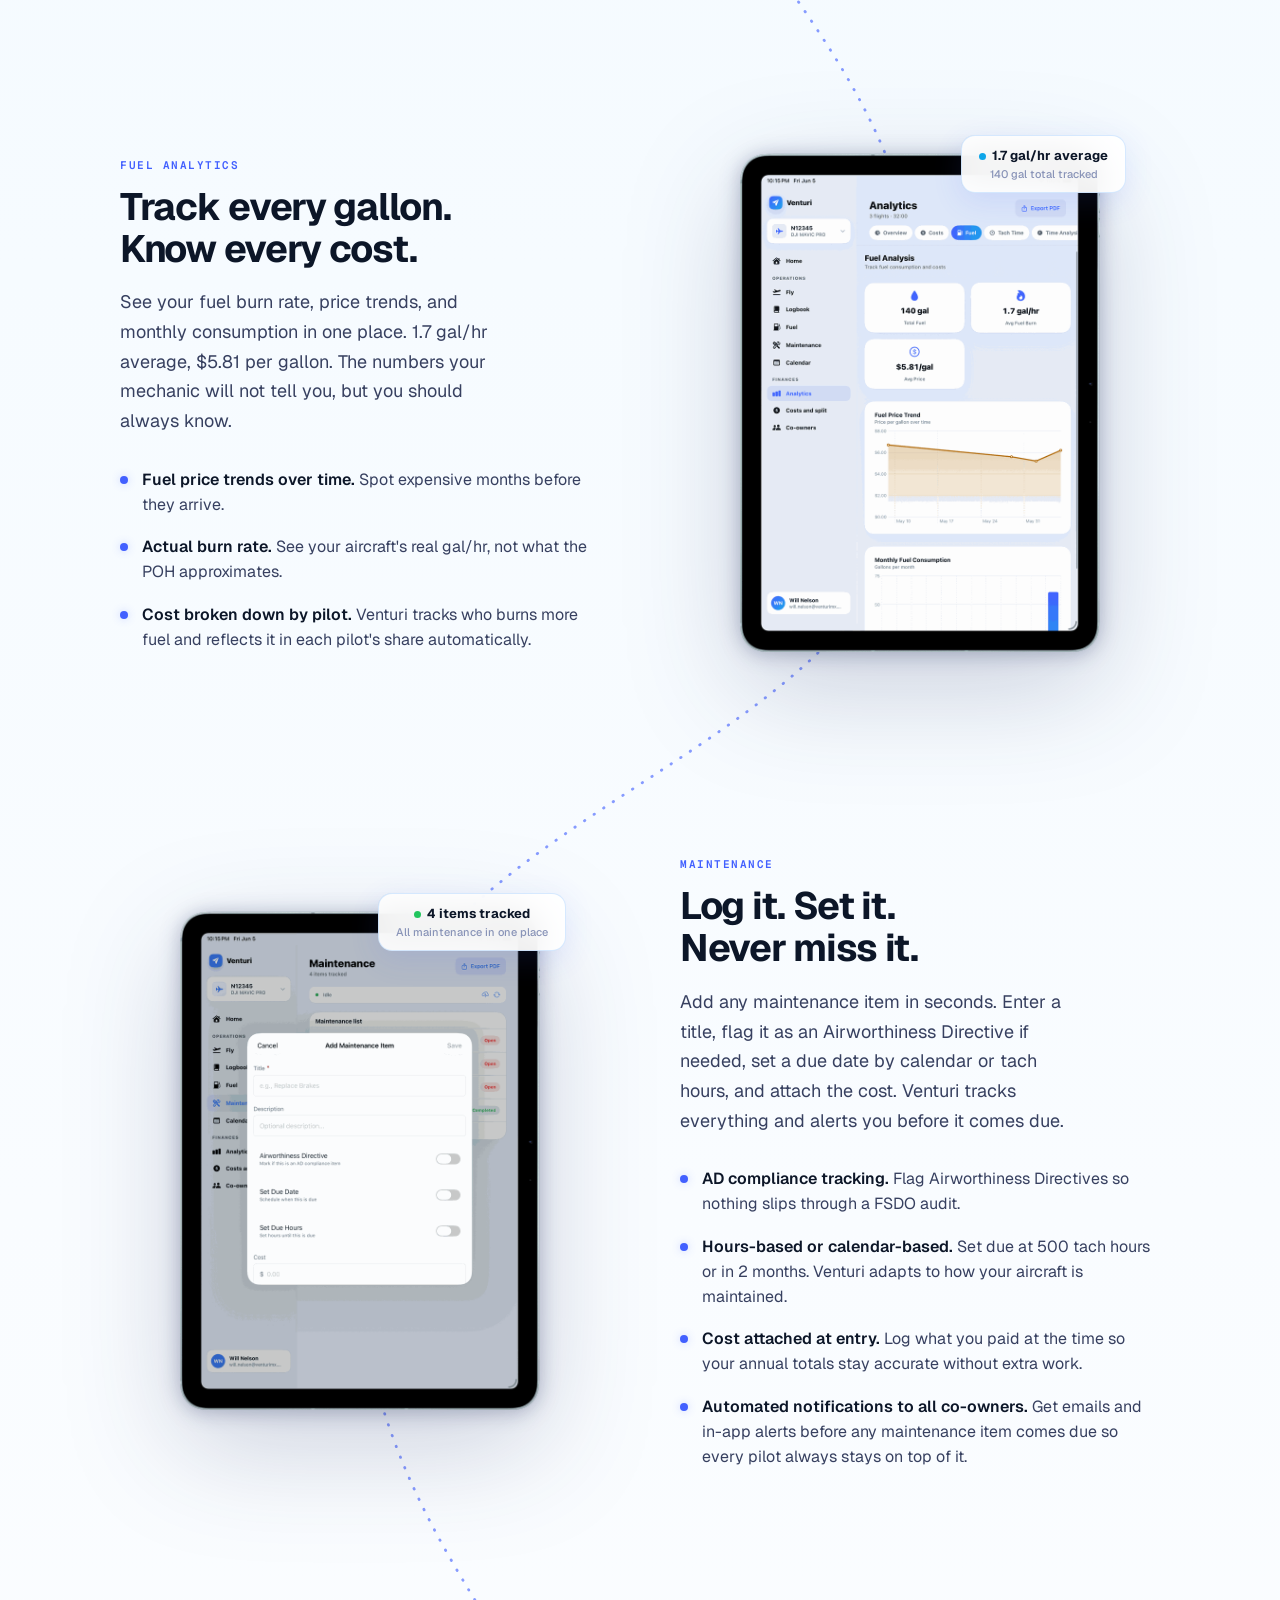
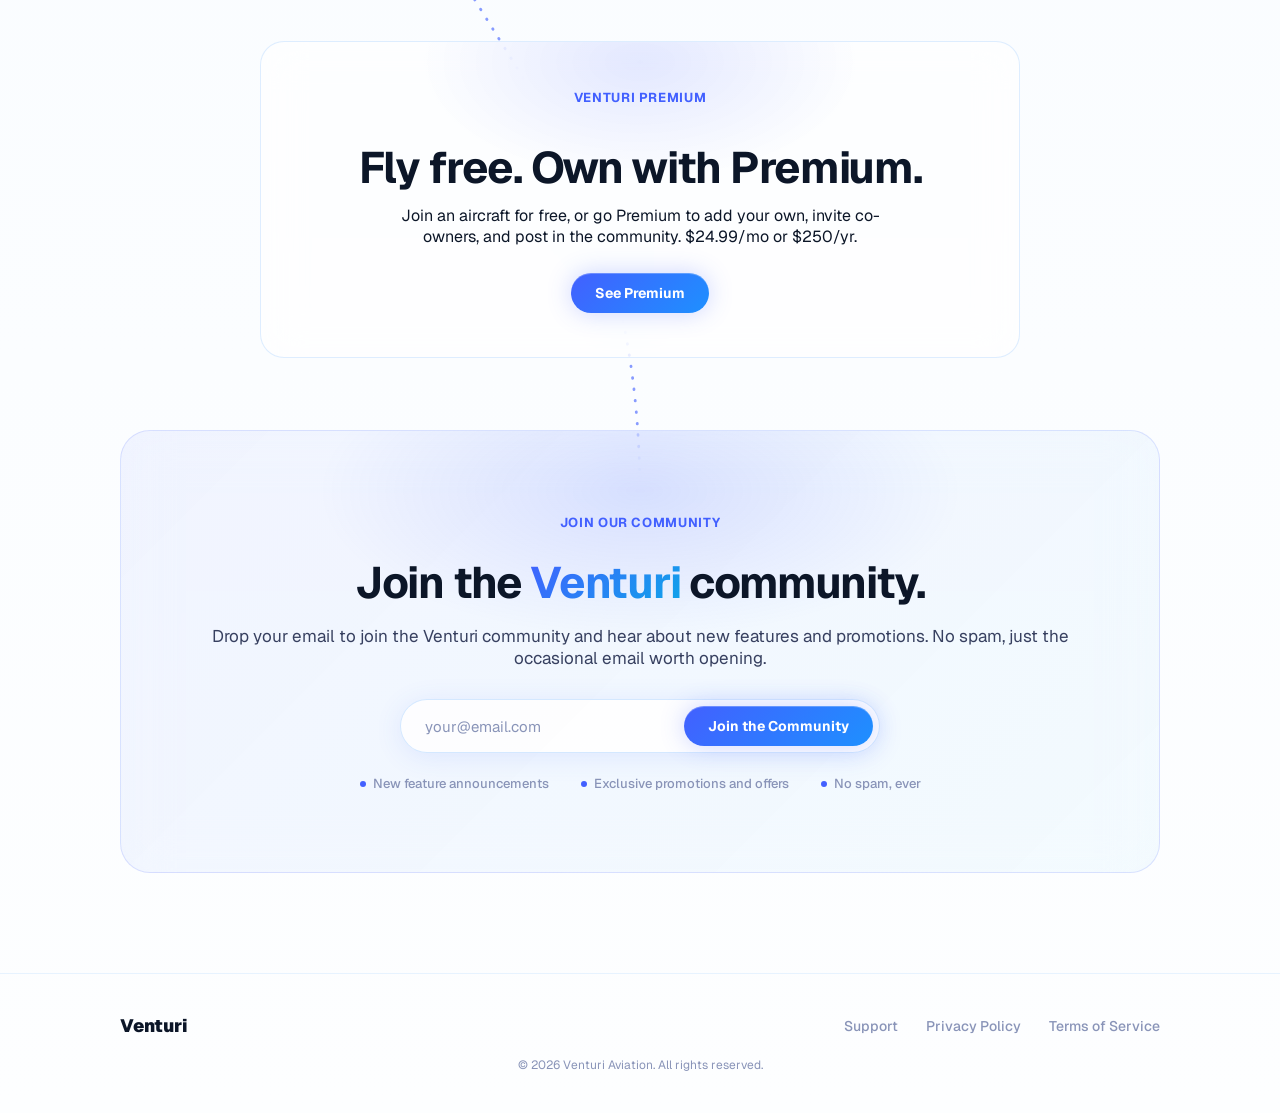
==== commit 2860c8fc: "Gate the Google Ads tag behind EU-only cookie consent The Ads tag was hardcoded into all nine pages " ====
--- a/index.html
+++ b/index.html
@@ -1,15 +1,9 @@
 <!DOCTYPE html>
 <html lang="en">
 <head>
-<!-- Google tag (gtag.js) -->
-<script async src="https://www.googletagmanager.com/gtag/js?id=AW-18288850458"></script>
-<script>
-  window.dataLayer = window.dataLayer || [];
-  function gtag(){dataLayer.push(arguments);}
-  gtag('js', new Date());
-
-  gtag('config', 'AW-18288850458');
-</script>
+<!-- Cookie consent + Google Ads tag. consent.js injects the Ads tag once
+     it is allowed to run; see the file header for the region rules. -->
+<script src="consent.js"></script>
 <meta charset="UTF-8">
 <meta name="viewport" content="width=device-width, initial-scale=1.0">
 <meta name="description" content="Venturi - Aircraft cost management for co-owners and private pilots. Split costs, organize records, and forecast expenses with precision.">
